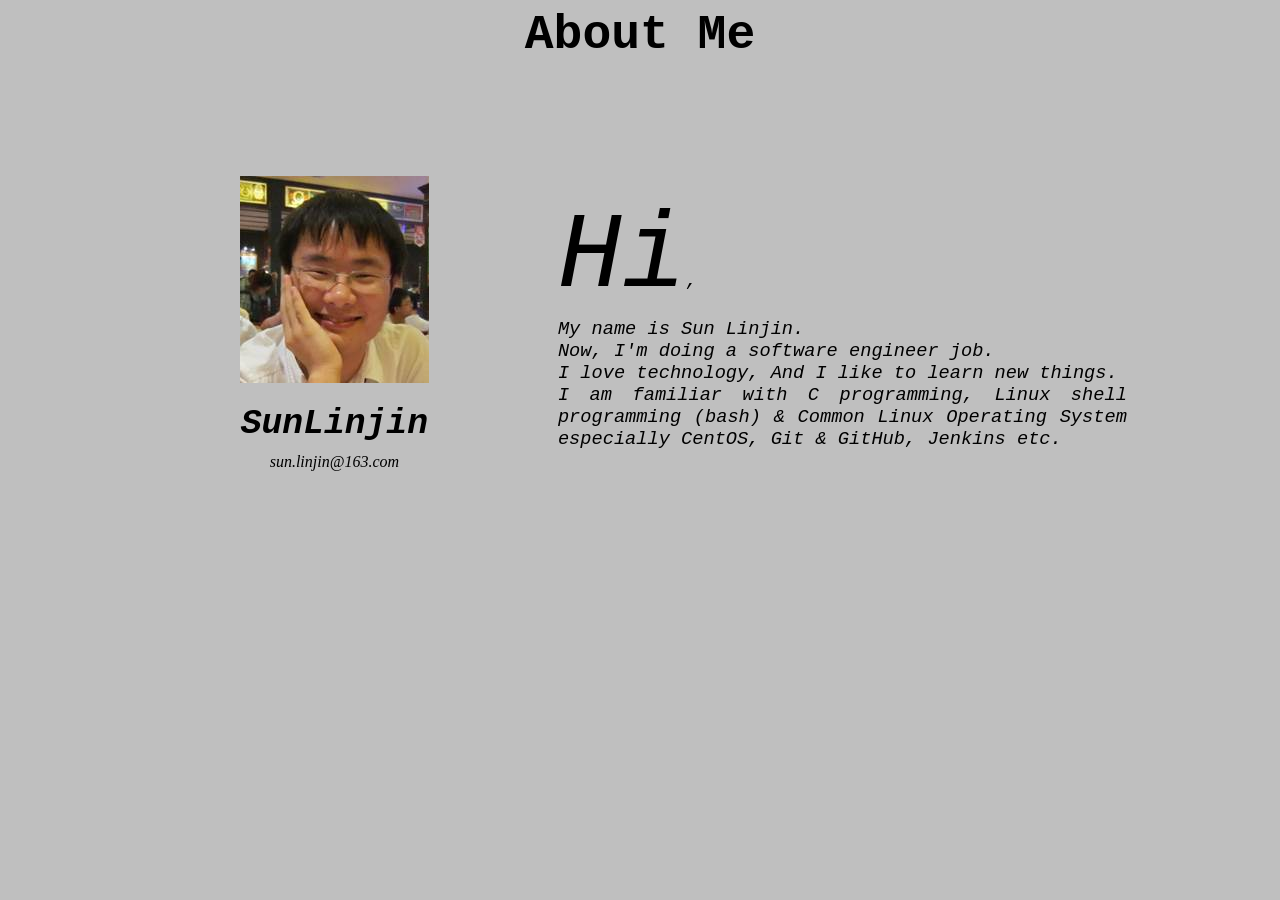
==== index.html @ e82cd5bb "update" ====
<html xmlns:v="urn:schemas-microsoft-com:vml"
xmlns:o="urn:schemas-microsoft-com:office:office"
xmlns:w="urn:schemas-microsoft-com:office:word"
xmlns:m="http://schemas.microsoft.com/office/2004/12/omml"
xmlns="http://www.w3.org/TR/REC-html40">

<head>
<meta http-equiv=Content-Type content="text/html; charset=gb2312">
<meta name=ProgId content=Word.Document>
<meta name=Generator content="Microsoft Word 15">
<meta name=Originator content="Microsoft Word 15">
<link rel=File-List href="index_files/filelist.xml">
<link rel=Edit-Time-Data href="index_files/editdata.mso">
<!--[if !mso]>
<style>
v\:* {behavior:url(#default#VML);}
o\:* {behavior:url(#default#VML);}
w\:* {behavior:url(#default#VML);}
.shape {behavior:url(#default#VML);}
</style>
<![endif]-->
<link rel=themeData href="index_files/themedata.thmx">
<link rel=colorSchemeMapping href="index_files/colorschememapping.xml">
<!--[if gte mso 9]><xml>
 <w:WordDocument>
  <w:SpellingState>Clean</w:SpellingState>
  <w:GrammarState>Clean</w:GrammarState>
  <w:TrackMoves>false</w:TrackMoves>
  <w:TrackFormatting/>
  <w:ValidateAgainstSchemas/>
  <w:SaveIfXMLInvalid>false</w:SaveIfXMLInvalid>
  <w:IgnoreMixedContent>false</w:IgnoreMixedContent>
  <w:AlwaysShowPlaceholderText>false</w:AlwaysShowPlaceholderText>
  <w:DoNotPromoteQF/>
  <w:LidThemeOther>EN-US</w:LidThemeOther>
  <w:LidThemeAsian>ZH-CN</w:LidThemeAsian>
  <w:LidThemeComplexScript>X-NONE</w:LidThemeComplexScript>
  <w:Compatibility>
   <w:BreakWrappedTables/>
   <w:SplitPgBreakAndParaMark/>
   <w:UseFELayout/>
  </w:Compatibility>
  <w:BrowserLevel>MicrosoftInternetExplorer4</w:BrowserLevel>
  <m:mathPr>
   <m:mathFont m:val="Cambria Math"/>
   <m:brkBin m:val="before"/>
   <m:brkBinSub m:val="&#45;-"/>
   <m:smallFrac m:val="off"/>
   <m:dispDef/>
   <m:lMargin m:val="0"/>
   <m:rMargin m:val="0"/>
   <m:defJc m:val="centerGroup"/>
   <m:wrapIndent m:val="1440"/>
   <m:intLim m:val="subSup"/>
   <m:naryLim m:val="undOvr"/>
  </m:mathPr></w:WordDocument>
</xml><![endif]--><!--[if gte mso 9]><xml>
 <w:LatentStyles DefLockedState="false" DefUnhideWhenUsed="false"
  DefSemiHidden="false" DefQFormat="false" DefPriority="99"
  LatentStyleCount="374">
  <w:LsdException Locked="false" Priority="0" QFormat="true" Name="Normal"/>
  <w:LsdException Locked="false" Priority="9" QFormat="true" Name="heading 1"/>
  <w:LsdException Locked="false" Priority="9" SemiHidden="true"
   UnhideWhenUsed="true" QFormat="true" Name="heading 2"/>
  <w:LsdException Locked="false" Priority="9" SemiHidden="true"
   UnhideWhenUsed="true" QFormat="true" Name="heading 3"/>
  <w:LsdException Locked="false" Priority="9" SemiHidden="true"
   UnhideWhenUsed="true" QFormat="true" Name="heading 4"/>
  <w:LsdException Locked="false" Priority="9" SemiHidden="true"
   UnhideWhenUsed="true" QFormat="true" Name="heading 5"/>
  <w:LsdException Locked="false" Priority="9" SemiHidden="true"
   UnhideWhenUsed="true" QFormat="true" Name="heading 6"/>
  <w:LsdException Locked="false" Priority="9" SemiHidden="true"
   UnhideWhenUsed="true" QFormat="true" Name="heading 7"/>
  <w:LsdException Locked="false" Priority="9" SemiHidden="true"
   UnhideWhenUsed="true" QFormat="true" Name="heading 8"/>
  <w:LsdException Locked="false" Priority="9" SemiHidden="true"
   UnhideWhenUsed="true" QFormat="true" Name="heading 9"/>
  <w:LsdException Locked="false" SemiHidden="true" UnhideWhenUsed="true"
   Name="index 1"/>
  <w:LsdException Locked="false" SemiHidden="true" UnhideWhenUsed="true"
   Name="index 2"/>
  <w:LsdException Locked="false" SemiHidden="true" UnhideWhenUsed="true"
   Name="index 3"/>
  <w:LsdException Locked="false" SemiHidden="true" UnhideWhenUsed="true"
   Name="index 4"/>
  <w:LsdException Locked="false" SemiHidden="true" UnhideWhenUsed="true"
   Name="index 5"/>
  <w:LsdException Locked="false" SemiHidden="true" UnhideWhenUsed="true"
   Name="index 6"/>
  <w:LsdException Locked="false" SemiHidden="true" UnhideWhenUsed="true"
   Name="index 7"/>
  <w:LsdException Locked="false" SemiHidden="true" UnhideWhenUsed="true"
   Name="index 8"/>
  <w:LsdException Locked="false" SemiHidden="true" UnhideWhenUsed="true"
   Name="index 9"/>
  <w:LsdException Locked="false" Priority="39" SemiHidden="true"
   UnhideWhenUsed="true" Name="toc 1"/>
  <w:LsdException Locked="false" Priority="39" SemiHidden="true"
   UnhideWhenUsed="true" Name="toc 2"/>
  <w:LsdException Locked="false" Priority="39" SemiHidden="true"
   UnhideWhenUsed="true" Name="toc 3"/>
  <w:LsdException Locked="false" Priority="39" SemiHidden="true"
   UnhideWhenUsed="true" Name="toc 4"/>
  <w:LsdException Locked="false" Priority="39" SemiHidden="true"
   UnhideWhenUsed="true" Name="toc 5"/>
  <w:LsdException Locked="false" Priority="39" SemiHidden="true"
   UnhideWhenUsed="true" Name="toc 6"/>
  <w:LsdException Locked="false" Priority="39" SemiHidden="true"
   UnhideWhenUsed="true" Name="toc 7"/>
  <w:LsdException Locked="false" Priority="39" SemiHidden="true"
   UnhideWhenUsed="true" Name="toc 8"/>
  <w:LsdException Locked="false" Priority="39" SemiHidden="true"
   UnhideWhenUsed="true" Name="toc 9"/>
  <w:LsdException Locked="false" SemiHidden="true" UnhideWhenUsed="true"
   Name="Normal Indent"/>
  <w:LsdException Locked="false" SemiHidden="true" UnhideWhenUsed="true"
   Name="footnote text"/>
  <w:LsdException Locked="false" SemiHidden="true" UnhideWhenUsed="true"
   Name="annotation text"/>
  <w:LsdException Locked="false" SemiHidden="true" UnhideWhenUsed="true"
   Name="header"/>
  <w:LsdException Locked="false" SemiHidden="true" UnhideWhenUsed="true"
   Name="footer"/>
  <w:LsdException Locked="false" SemiHidden="true" UnhideWhenUsed="true"
   Name="index heading"/>
  <w:LsdException Locked="false" Priority="35" SemiHidden="true"
   UnhideWhenUsed="true" QFormat="true" Name="caption"/>
  <w:LsdException Locked="false" SemiHidden="true" UnhideWhenUsed="true"
   Name="table of figures"/>
  <w:LsdException Locked="false" SemiHidden="true" UnhideWhenUsed="true"
   Name="envelope address"/>
  <w:LsdException Locked="false" SemiHidden="true" UnhideWhenUsed="true"
   Name="envelope return"/>
  <w:LsdException Locked="false" SemiHidden="true" UnhideWhenUsed="true"
   Name="footnote reference"/>
  <w:LsdException Locked="false" SemiHidden="true" UnhideWhenUsed="true"
   Name="annotation reference"/>
  <w:LsdException Locked="false" SemiHidden="true" UnhideWhenUsed="true"
   Name="line number"/>
  <w:LsdException Locked="false" SemiHidden="true" UnhideWhenUsed="true"
   Name="page number"/>
  <w:LsdException Locked="false" SemiHidden="true" UnhideWhenUsed="true"
   Name="endnote reference"/>
  <w:LsdException Locked="false" SemiHidden="true" UnhideWhenUsed="true"
   Name="endnote text"/>
  <w:LsdException Locked="false" SemiHidden="true" UnhideWhenUsed="true"
   Name="table of authorities"/>
  <w:LsdException Locked="false" SemiHidden="true" UnhideWhenUsed="true"
   Name="macro"/>
  <w:LsdException Locked="false" SemiHidden="true" UnhideWhenUsed="true"
   Name="toa heading"/>
  <w:LsdException Locked="false" SemiHidden="true" UnhideWhenUsed="true"
   Name="List"/>
  <w:LsdException Locked="false" SemiHidden="true" UnhideWhenUsed="true"
   Name="List Bullet"/>
  <w:LsdException Locked="false" SemiHidden="true" UnhideWhenUsed="true"
   Name="List Number"/>
  <w:LsdException Locked="false" SemiHidden="true" UnhideWhenUsed="true"
   Name="List 2"/>
  <w:LsdException Locked="false" SemiHidden="true" UnhideWhenUsed="true"
   Name="List 3"/>
  <w:LsdException Locked="false" SemiHidden="true" UnhideWhenUsed="true"
   Name="List 4"/>
  <w:LsdException Locked="false" SemiHidden="true" UnhideWhenUsed="true"
   Name="List 5"/>
  <w:LsdException Locked="false" SemiHidden="true" UnhideWhenUsed="true"
   Name="List Bullet 2"/>
  <w:LsdException Locked="false" SemiHidden="true" UnhideWhenUsed="true"
   Name="List Bullet 3"/>
  <w:LsdException Locked="false" SemiHidden="true" UnhideWhenUsed="true"
   Name="List Bullet 4"/>
  <w:LsdException Locked="false" SemiHidden="true" UnhideWhenUsed="true"
   Name="List Bullet 5"/>
  <w:LsdException Locked="false" SemiHidden="true" UnhideWhenUsed="true"
   Name="List Number 2"/>
  <w:LsdException Locked="false" SemiHidden="true" UnhideWhenUsed="true"
   Name="List Number 3"/>
  <w:LsdException Locked="false" SemiHidden="true" UnhideWhenUsed="true"
   Name="List Number 4"/>
  <w:LsdException Locked="false" SemiHidden="true" UnhideWhenUsed="true"
   Name="List Number 5"/>
  <w:LsdException Locked="false" Priority="10" QFormat="true" Name="Title"/>
  <w:LsdException Locked="false" SemiHidden="true" UnhideWhenUsed="true"
   Name="Closing"/>
  <w:LsdException Locked="false" SemiHidden="true" UnhideWhenUsed="true"
   Name="Signature"/>
  <w:LsdException Locked="false" Priority="1" SemiHidden="true"
   UnhideWhenUsed="true" Name="Default Paragraph Font"/>
  <w:LsdException Locked="false" SemiHidden="true" UnhideWhenUsed="true"
   Name="Body Text"/>
  <w:LsdException Locked="false" SemiHidden="true" UnhideWhenUsed="true"
   Name="Body Text Indent"/>
  <w:LsdException Locked="false" SemiHidden="true" UnhideWhenUsed="true"
   Name="List Continue"/>
  <w:LsdException Locked="false" SemiHidden="true" UnhideWhenUsed="true"
   Name="List Continue 2"/>
  <w:LsdException Locked="false" SemiHidden="true" UnhideWhenUsed="true"
   Name="List Continue 3"/>
  <w:LsdException Locked="false" SemiHidden="true" UnhideWhenUsed="true"
   Name="List Continue 4"/>
  <w:LsdException Locked="false" SemiHidden="true" UnhideWhenUsed="true"
   Name="List Continue 5"/>
  <w:LsdException Locked="false" SemiHidden="true" UnhideWhenUsed="true"
   Name="Message Header"/>
  <w:LsdException Locked="false" Priority="11" QFormat="true" Name="Subtitle"/>
  <w:LsdException Locked="false" SemiHidden="true" UnhideWhenUsed="true"
   Name="Salutation"/>
  <w:LsdException Locked="false" SemiHidden="true" UnhideWhenUsed="true"
   Name="Date"/>
  <w:LsdException Locked="false" SemiHidden="true" UnhideWhenUsed="true"
   Name="Body Text First Indent"/>
  <w:LsdException Locked="false" SemiHidden="true" UnhideWhenUsed="true"
   Name="Body Text First Indent 2"/>
  <w:LsdException Locked="false" SemiHidden="true" UnhideWhenUsed="true"
   Name="Note Heading"/>
  <w:LsdException Locked="false" SemiHidden="true" UnhideWhenUsed="true"
   Name="Body Text 2"/>
  <w:LsdException Locked="false" SemiHidden="true" UnhideWhenUsed="true"
   Name="Body Text 3"/>
  <w:LsdException Locked="false" SemiHidden="true" UnhideWhenUsed="true"
   Name="Body Text Indent 2"/>
  <w:LsdException Locked="false" SemiHidden="true" UnhideWhenUsed="true"
   Name="Body Text Indent 3"/>
  <w:LsdException Locked="false" SemiHidden="true" UnhideWhenUsed="true"
   Name="Block Text"/>
  <w:LsdException Locked="false" SemiHidden="true" UnhideWhenUsed="true"
   Name="Hyperlink"/>
  <w:LsdException Locked="false" SemiHidden="true" UnhideWhenUsed="true"
   Name="FollowedHyperlink"/>
  <w:LsdException Locked="false" Priority="22" QFormat="true" Name="Strong"/>
  <w:LsdException Locked="false" Priority="20" QFormat="true" Name="Emphasis"/>
  <w:LsdException Locked="false" SemiHidden="true" UnhideWhenUsed="true"
   Name="Document Map"/>
  <w:LsdException Locked="false" SemiHidden="true" UnhideWhenUsed="true"
   Name="Plain Text"/>
  <w:LsdException Locked="false" SemiHidden="true" UnhideWhenUsed="true"
   Name="E-mail Signature"/>
  <w:LsdException Locked="false" SemiHidden="true" UnhideWhenUsed="true"
   Name="HTML Top of Form"/>
  <w:LsdException Locked="false" SemiHidden="true" UnhideWhenUsed="true"
   Name="HTML Bottom of Form"/>
  <w:LsdException Locked="false" SemiHidden="true" UnhideWhenUsed="true"
   Name="Normal (Web)"/>
  <w:LsdException Locked="false" SemiHidden="true" UnhideWhenUsed="true"
   Name="HTML Acronym"/>
  <w:LsdException Locked="false" SemiHidden="true" UnhideWhenUsed="true"
   Name="HTML Address"/>
  <w:LsdException Locked="false" SemiHidden="true" UnhideWhenUsed="true"
   Name="HTML Cite"/>
  <w:LsdException Locked="false" SemiHidden="true" UnhideWhenUsed="true"
   Name="HTML Code"/>
  <w:LsdException Locked="false" SemiHidden="true" UnhideWhenUsed="true"
   Name="HTML Definition"/>
  <w:LsdException Locked="false" SemiHidden="true" UnhideWhenUsed="true"
   Name="HTML Keyboard"/>
  <w:LsdException Locked="false" SemiHidden="true" UnhideWhenUsed="true"
   Name="HTML Preformatted"/>
  <w:LsdException Locked="false" SemiHidden="true" UnhideWhenUsed="true"
   Name="HTML Sample"/>
  <w:LsdException Locked="false" SemiHidden="true" UnhideWhenUsed="true"
   Name="HTML Typewriter"/>
  <w:LsdException Locked="false" SemiHidden="true" UnhideWhenUsed="true"
   Name="HTML Variable"/>
  <w:LsdException Locked="false" SemiHidden="true" UnhideWhenUsed="true"
   Name="Normal Table"/>
  <w:LsdException Locked="false" SemiHidden="true" UnhideWhenUsed="true"
   Name="annotation subject"/>
  <w:LsdException Locked="false" SemiHidden="true" UnhideWhenUsed="true"
   Name="No List"/>
  <w:LsdException Locked="false" SemiHidden="true" UnhideWhenUsed="true"
   Name="Outline List 1"/>
  <w:LsdException Locked="false" SemiHidden="true" UnhideWhenUsed="true"
   Name="Outline List 2"/>
  <w:LsdException Locked="false" SemiHidden="true" UnhideWhenUsed="true"
   Name="Outline List 3"/>
  <w:LsdException Locked="false" SemiHidden="true" UnhideWhenUsed="true"
   Name="Table Simple 1"/>
  <w:LsdException Locked="false" SemiHidden="true" UnhideWhenUsed="true"
   Name="Table Simple 2"/>
  <w:LsdException Locked="false" SemiHidden="true" UnhideWhenUsed="true"
   Name="Table Simple 3"/>
  <w:LsdException Locked="false" SemiHidden="true" UnhideWhenUsed="true"
   Name="Table Classic 1"/>
  <w:LsdException Locked="false" SemiHidden="true" UnhideWhenUsed="true"
   Name="Table Classic 2"/>
  <w:LsdException Locked="false" SemiHidden="true" UnhideWhenUsed="true"
   Name="Table Classic 3"/>
  <w:LsdException Locked="false" SemiHidden="true" UnhideWhenUsed="true"
   Name="Table Classic 4"/>
  <w:LsdException Locked="false" SemiHidden="true" UnhideWhenUsed="true"
   Name="Table Colorful 1"/>
  <w:LsdException Locked="false" SemiHidden="true" UnhideWhenUsed="true"
   Name="Table Colorful 2"/>
  <w:LsdException Locked="false" SemiHidden="true" UnhideWhenUsed="true"
   Name="Table Colorful 3"/>
  <w:LsdException Locked="false" SemiHidden="true" UnhideWhenUsed="true"
   Name="Table Columns 1"/>
  <w:LsdException Locked="false" SemiHidden="true" UnhideWhenUsed="true"
   Name="Table Columns 2"/>
  <w:LsdException Locked="false" SemiHidden="true" UnhideWhenUsed="true"
   Name="Table Columns 3"/>
  <w:LsdException Locked="false" SemiHidden="true" UnhideWhenUsed="true"
   Name="Table Columns 4"/>
  <w:LsdException Locked="false" SemiHidden="true" UnhideWhenUsed="true"
   Name="Table Columns 5"/>
  <w:LsdException Locked="false" SemiHidden="true" UnhideWhenUsed="true"
   Name="Table Grid 1"/>
  <w:LsdException Locked="false" SemiHidden="true" UnhideWhenUsed="true"
   Name="Table Grid 2"/>
  <w:LsdException Locked="false" SemiHidden="true" UnhideWhenUsed="true"
   Name="Table Grid 3"/>
  <w:LsdException Locked="false" SemiHidden="true" UnhideWhenUsed="true"
   Name="Table Grid 4"/>
  <w:LsdException Locked="false" SemiHidden="true" UnhideWhenUsed="true"
   Name="Table Grid 5"/>
  <w:LsdException Locked="false" SemiHidden="true" UnhideWhenUsed="true"
   Name="Table Grid 6"/>
  <w:LsdException Locked="false" SemiHidden="true" UnhideWhenUsed="true"
   Name="Table Grid 7"/>
  <w:LsdException Locked="false" SemiHidden="true" UnhideWhenUsed="true"
   Name="Table Grid 8"/>
  <w:LsdException Locked="false" SemiHidden="true" UnhideWhenUsed="true"
   Name="Table List 1"/>
  <w:LsdException Locked="false" SemiHidden="true" UnhideWhenUsed="true"
   Name="Table List 2"/>
  <w:LsdException Locked="false" SemiHidden="true" UnhideWhenUsed="true"
   Name="Table List 3"/>
  <w:LsdException Locked="false" SemiHidden="true" UnhideWhenUsed="true"
   Name="Table List 4"/>
  <w:LsdException Locked="false" SemiHidden="true" UnhideWhenUsed="true"
   Name="Table List 5"/>
  <w:LsdException Locked="false" SemiHidden="true" UnhideWhenUsed="true"
   Name="Table List 6"/>
  <w:LsdException Locked="false" SemiHidden="true" UnhideWhenUsed="true"
   Name="Table List 7"/>
  <w:LsdException Locked="false" SemiHidden="true" UnhideWhenUsed="true"
   Name="Table List 8"/>
  <w:LsdException Locked="false" SemiHidden="true" UnhideWhenUsed="true"
   Name="Table 3D effects 1"/>
  <w:LsdException Locked="false" SemiHidden="true" UnhideWhenUsed="true"
   Name="Table 3D effects 2"/>
  <w:LsdException Locked="false" SemiHidden="true" UnhideWhenUsed="true"
   Name="Table 3D effects 3"/>
  <w:LsdException Locked="false" SemiHidden="true" UnhideWhenUsed="true"
   Name="Table Contemporary"/>
  <w:LsdException Locked="false" SemiHidden="true" UnhideWhenUsed="true"
   Name="Table Elegant"/>
  <w:LsdException Locked="false" SemiHidden="true" UnhideWhenUsed="true"
   Name="Table Professional"/>
  <w:LsdException Locked="false" SemiHidden="true" UnhideWhenUsed="true"
   Name="Table Subtle 1"/>
  <w:LsdException Locked="false" SemiHidden="true" UnhideWhenUsed="true"
   Name="Table Subtle 2"/>
  <w:LsdException Locked="false" SemiHidden="true" UnhideWhenUsed="true"
   Name="Table Web 1"/>
  <w:LsdException Locked="false" SemiHidden="true" UnhideWhenUsed="true"
   Name="Table Web 2"/>
  <w:LsdException Locked="false" SemiHidden="true" UnhideWhenUsed="true"
   Name="Table Web 3"/>
  <w:LsdException Locked="false" SemiHidden="true" UnhideWhenUsed="true"
   Name="Balloon Text"/>
  <w:LsdException Locked="false" Priority="39" Name="Table Grid"/>
  <w:LsdException Locked="false" SemiHidden="true" UnhideWhenUsed="true"
   Name="Table Theme"/>
  <w:LsdException Locked="false" SemiHidden="true" Name="Placeholder Text"/>
  <w:LsdException Locked="false" Priority="1" QFormat="true" Name="No Spacing"/>
  <w:LsdException Locked="false" Priority="60" Name="Light Shading"/>
  <w:LsdException Locked="false" Priority="61" Name="Light List"/>
  <w:LsdException Locked="false" Priority="62" Name="Light Grid"/>
  <w:LsdException Locked="false" Priority="63" Name="Medium Shading 1"/>
  <w:LsdException Locked="false" Priority="64" Name="Medium Shading 2"/>
  <w:LsdException Locked="false" Priority="65" Name="Medium List 1"/>
  <w:LsdException Locked="false" Priority="66" Name="Medium List 2"/>
  <w:LsdException Locked="false" Priority="67" Name="Medium Grid 1"/>
  <w:LsdException Locked="false" Priority="68" Name="Medium Grid 2"/>
  <w:LsdException Locked="false" Priority="69" Name="Medium Grid 3"/>
  <w:LsdException Locked="false" Priority="70" Name="Dark List"/>
  <w:LsdException Locked="false" Priority="71" Name="Colorful Shading"/>
  <w:LsdException Locked="false" Priority="72" Name="Colorful List"/>
  <w:LsdException Locked="false" Priority="73" Name="Colorful Grid"/>
  <w:LsdException Locked="false" Priority="60" Name="Light Shading Accent 1"/>
  <w:LsdException Locked="false" Priority="61" Name="Light List Accent 1"/>
  <w:LsdException Locked="false" Priority="62" Name="Light Grid Accent 1"/>
  <w:LsdException Locked="false" Priority="63" Name="Medium Shading 1 Accent 1"/>
  <w:LsdException Locked="false" Priority="64" Name="Medium Shading 2 Accent 1"/>
  <w:LsdException Locked="false" Priority="65" Name="Medium List 1 Accent 1"/>
  <w:LsdException Locked="false" SemiHidden="true" Name="Revision"/>
  <w:LsdException Locked="false" Priority="34" QFormat="true"
   Name="List Paragraph"/>
  <w:LsdException Locked="false" Priority="29" QFormat="true" Name="Quote"/>
  <w:LsdException Locked="false" Priority="30" QFormat="true"
   Name="Intense Quote"/>
  <w:LsdException Locked="false" Priority="66" Name="Medium List 2 Accent 1"/>
  <w:LsdException Locked="false" Priority="67" Name="Medium Grid 1 Accent 1"/>
  <w:LsdException Locked="false" Priority="68" Name="Medium Grid 2 Accent 1"/>
  <w:LsdException Locked="false" Priority="69" Name="Medium Grid 3 Accent 1"/>
  <w:LsdException Locked="false" Priority="70" Name="Dark List Accent 1"/>
  <w:LsdException Locked="false" Priority="71" Name="Colorful Shading Accent 1"/>
  <w:LsdException Locked="false" Priority="72" Name="Colorful List Accent 1"/>
  <w:LsdException Locked="false" Priority="73" Name="Colorful Grid Accent 1"/>
  <w:LsdException Locked="false" Priority="60" Name="Light Shading Accent 2"/>
  <w:LsdException Locked="false" Priority="61" Name="Light List Accent 2"/>
  <w:LsdException Locked="false" Priority="62" Name="Light Grid Accent 2"/>
  <w:LsdException Locked="false" Priority="63" Name="Medium Shading 1 Accent 2"/>
  <w:LsdException Locked="false" Priority="64" Name="Medium Shading 2 Accent 2"/>
  <w:LsdException Locked="false" Priority="65" Name="Medium List 1 Accent 2"/>
  <w:LsdException Locked="false" Priority="66" Name="Medium List 2 Accent 2"/>
  <w:LsdException Locked="false" Priority="67" Name="Medium Grid 1 Accent 2"/>
  <w:LsdException Locked="false" Priority="68" Name="Medium Grid 2 Accent 2"/>
  <w:LsdException Locked="false" Priority="69" Name="Medium Grid 3 Accent 2"/>
  <w:LsdException Locked="false" Priority="70" Name="Dark List Accent 2"/>
  <w:LsdException Locked="false" Priority="71" Name="Colorful Shading Accent 2"/>
  <w:LsdException Locked="false" Priority="72" Name="Colorful List Accent 2"/>
  <w:LsdException Locked="false" Priority="73" Name="Colorful Grid Accent 2"/>
  <w:LsdException Locked="false" Priority="60" Name="Light Shading Accent 3"/>
  <w:LsdException Locked="false" Priority="61" Name="Light List Accent 3"/>
  <w:LsdException Locked="false" Priority="62" Name="Light Grid Accent 3"/>
  <w:LsdException Locked="false" Priority="63" Name="Medium Shading 1 Accent 3"/>
  <w:LsdException Locked="false" Priority="64" Name="Medium Shading 2 Accent 3"/>
  <w:LsdException Locked="false" Priority="65" Name="Medium List 1 Accent 3"/>
  <w:LsdException Locked="false" Priority="66" Name="Medium List 2 Accent 3"/>
  <w:LsdException Locked="false" Priority="67" Name="Medium Grid 1 Accent 3"/>
  <w:LsdException Locked="false" Priority="68" Name="Medium Grid 2 Accent 3"/>
  <w:LsdException Locked="false" Priority="69" Name="Medium Grid 3 Accent 3"/>
  <w:LsdException Locked="false" Priority="70" Name="Dark List Accent 3"/>
  <w:LsdException Locked="false" Priority="71" Name="Colorful Shading Accent 3"/>
  <w:LsdException Locked="false" Priority="72" Name="Colorful List Accent 3"/>
  <w:LsdException Locked="false" Priority="73" Name="Colorful Grid Accent 3"/>
  <w:LsdException Locked="false" Priority="60" Name="Light Shading Accent 4"/>
  <w:LsdException Locked="false" Priority="61" Name="Light List Accent 4"/>
  <w:LsdException Locked="false" Priority="62" Name="Light Grid Accent 4"/>
  <w:LsdException Locked="false" Priority="63" Name="Medium Shading 1 Accent 4"/>
  <w:LsdException Locked="false" Priority="64" Name="Medium Shading 2 Accent 4"/>
  <w:LsdException Locked="false" Priority="65" Name="Medium List 1 Accent 4"/>
  <w:LsdException Locked="false" Priority="66" Name="Medium List 2 Accent 4"/>
  <w:LsdException Locked="false" Priority="67" Name="Medium Grid 1 Accent 4"/>
  <w:LsdException Locked="false" Priority="68" Name="Medium Grid 2 Accent 4"/>
  <w:LsdException Locked="false" Priority="69" Name="Medium Grid 3 Accent 4"/>
  <w:LsdException Locked="false" Priority="70" Name="Dark List Accent 4"/>
  <w:LsdException Locked="false" Priority="71" Name="Colorful Shading Accent 4"/>
  <w:LsdException Locked="false" Priority="72" Name="Colorful List Accent 4"/>
  <w:LsdException Locked="false" Priority="73" Name="Colorful Grid Accent 4"/>
  <w:LsdException Locked="false" Priority="60" Name="Light Shading Accent 5"/>
  <w:LsdException Locked="false" Priority="61" Name="Light List Accent 5"/>
  <w:LsdException Locked="false" Priority="62" Name="Light Grid Accent 5"/>
  <w:LsdException Locked="false" Priority="63" Name="Medium Shading 1 Accent 5"/>
  <w:LsdException Locked="false" Priority="64" Name="Medium Shading 2 Accent 5"/>
  <w:LsdException Locked="false" Priority="65" Name="Medium List 1 Accent 5"/>
  <w:LsdException Locked="false" Priority="66" Name="Medium List 2 Accent 5"/>
  <w:LsdException Locked="false" Priority="67" Name="Medium Grid 1 Accent 5"/>
  <w:LsdException Locked="false" Priority="68" Name="Medium Grid 2 Accent 5"/>
  <w:LsdException Locked="false" Priority="69" Name="Medium Grid 3 Accent 5"/>
  <w:LsdException Locked="false" Priority="70" Name="Dark List Accent 5"/>
  <w:LsdException Locked="false" Priority="71" Name="Colorful Shading Accent 5"/>
  <w:LsdException Locked="false" Priority="72" Name="Colorful List Accent 5"/>
  <w:LsdException Locked="false" Priority="73" Name="Colorful Grid Accent 5"/>
  <w:LsdException Locked="false" Priority="60" Name="Light Shading Accent 6"/>
  <w:LsdException Locked="false" Priority="61" Name="Light List Accent 6"/>
  <w:LsdException Locked="false" Priority="62" Name="Light Grid Accent 6"/>
  <w:LsdException Locked="false" Priority="63" Name="Medium Shading 1 Accent 6"/>
  <w:LsdException Locked="false" Priority="64" Name="Medium Shading 2 Accent 6"/>
  <w:LsdException Locked="false" Priority="65" Name="Medium List 1 Accent 6"/>
  <w:LsdException Locked="false" Priority="66" Name="Medium List 2 Accent 6"/>
  <w:LsdException Locked="false" Priority="67" Name="Medium Grid 1 Accent 6"/>
  <w:LsdException Locked="false" Priority="68" Name="Medium Grid 2 Accent 6"/>
  <w:LsdException Locked="false" Priority="69" Name="Medium Grid 3 Accent 6"/>
  <w:LsdException Locked="false" Priority="70" Name="Dark List Accent 6"/>
  <w:LsdException Locked="false" Priority="71" Name="Colorful Shading Accent 6"/>
  <w:LsdException Locked="false" Priority="72" Name="Colorful List Accent 6"/>
  <w:LsdException Locked="false" Priority="73" Name="Colorful Grid Accent 6"/>
  <w:LsdException Locked="false" Priority="19" QFormat="true"
   Name="Subtle Emphasis"/>
  <w:LsdException Locked="false" Priority="21" QFormat="true"
   Name="Intense Emphasis"/>
  <w:LsdException Locked="false" Priority="31" QFormat="true"
   Name="Subtle Reference"/>
  <w:LsdException Locked="false" Priority="32" QFormat="true"
   Name="Intense Reference"/>
  <w:LsdException Locked="false" Priority="33" QFormat="true" Name="Book Title"/>
  <w:LsdException Locked="false" Priority="37" SemiHidden="true"
   UnhideWhenUsed="true" Name="Bibliography"/>
  <w:LsdException Locked="false" Priority="39" SemiHidden="true"
   UnhideWhenUsed="true" QFormat="true" Name="TOC Heading"/>
  <w:LsdException Locked="false" Priority="41" Name="Plain Table 1"/>
  <w:LsdException Locked="false" Priority="42" Name="Plain Table 2"/>
  <w:LsdException Locked="false" Priority="43" Name="Plain Table 3"/>
  <w:LsdException Locked="false" Priority="44" Name="Plain Table 4"/>
  <w:LsdException Locked="false" Priority="45" Name="Plain Table 5"/>
  <w:LsdException Locked="false" Priority="40" Name="Grid Table Light"/>
  <w:LsdException Locked="false" Priority="46" Name="Grid Table 1 Light"/>
  <w:LsdException Locked="false" Priority="47" Name="Grid Table 2"/>
  <w:LsdException Locked="false" Priority="48" Name="Grid Table 3"/>
  <w:LsdException Locked="false" Priority="49" Name="Grid Table 4"/>
  <w:LsdException Locked="false" Priority="50" Name="Grid Table 5 Dark"/>
  <w:LsdException Locked="false" Priority="51" Name="Grid Table 6 Colorful"/>
  <w:LsdException Locked="false" Priority="52" Name="Grid Table 7 Colorful"/>
  <w:LsdException Locked="false" Priority="46"
   Name="Grid Table 1 Light Accent 1"/>
  <w:LsdException Locked="false" Priority="47" Name="Grid Table 2 Accent 1"/>
  <w:LsdException Locked="false" Priority="48" Name="Grid Table 3 Accent 1"/>
  <w:LsdException Locked="false" Priority="49" Name="Grid Table 4 Accent 1"/>
  <w:LsdException Locked="false" Priority="50" Name="Grid Table 5 Dark Accent 1"/>
  <w:LsdException Locked="false" Priority="51"
   Name="Grid Table 6 Colorful Accent 1"/>
  <w:LsdException Locked="false" Priority="52"
   Name="Grid Table 7 Colorful Accent 1"/>
  <w:LsdException Locked="false" Priority="46"
   Name="Grid Table 1 Light Accent 2"/>
  <w:LsdException Locked="false" Priority="47" Name="Grid Table 2 Accent 2"/>
  <w:LsdException Locked="false" Priority="48" Name="Grid Table 3 Accent 2"/>
  <w:LsdException Locked="false" Priority="49" Name="Grid Table 4 Accent 2"/>
  <w:LsdException Locked="false" Priority="50" Name="Grid Table 5 Dark Accent 2"/>
  <w:LsdException Locked="false" Priority="51"
   Name="Grid Table 6 Colorful Accent 2"/>
  <w:LsdException Locked="false" Priority="52"
   Name="Grid Table 7 Colorful Accent 2"/>
  <w:LsdException Locked="false" Priority="46"
   Name="Grid Table 1 Light Accent 3"/>
  <w:LsdException Locked="false" Priority="47" Name="Grid Table 2 Accent 3"/>
  <w:LsdException Locked="false" Priority="48" Name="Grid Table 3 Accent 3"/>
  <w:LsdException Locked="false" Priority="49" Name="Grid Table 4 Accent 3"/>
  <w:LsdException Locked="false" Priority="50" Name="Grid Table 5 Dark Accent 3"/>
  <w:LsdException Locked="false" Priority="51"
   Name="Grid Table 6 Colorful Accent 3"/>
  <w:LsdException Locked="false" Priority="52"
   Name="Grid Table 7 Colorful Accent 3"/>
  <w:LsdException Locked="false" Priority="46"
   Name="Grid Table 1 Light Accent 4"/>
  <w:LsdException Locked="false" Priority="47" Name="Grid Table 2 Accent 4"/>
  <w:LsdException Locked="false" Priority="48" Name="Grid Table 3 Accent 4"/>
  <w:LsdException Locked="false" Priority="49" Name="Grid Table 4 Accent 4"/>
  <w:LsdException Locked="false" Priority="50" Name="Grid Table 5 Dark Accent 4"/>
  <w:LsdException Locked="false" Priority="51"
   Name="Grid Table 6 Colorful Accent 4"/>
  <w:LsdException Locked="false" Priority="52"
   Name="Grid Table 7 Colorful Accent 4"/>
  <w:LsdException Locked="false" Priority="46"
   Name="Grid Table 1 Light Accent 5"/>
  <w:LsdException Locked="false" Priority="47" Name="Grid Table 2 Accent 5"/>
  <w:LsdException Locked="false" Priority="48" Name="Grid Table 3 Accent 5"/>
  <w:LsdException Locked="false" Priority="49" Name="Grid Table 4 Accent 5"/>
  <w:LsdException Locked="false" Priority="50" Name="Grid Table 5 Dark Accent 5"/>
  <w:LsdException Locked="false" Priority="51"
   Name="Grid Table 6 Colorful Accent 5"/>
  <w:LsdException Locked="false" Priority="52"
   Name="Grid Table 7 Colorful Accent 5"/>
  <w:LsdException Locked="false" Priority="46"
   Name="Grid Table 1 Light Accent 6"/>
  <w:LsdException Locked="false" Priority="47" Name="Grid Table 2 Accent 6"/>
  <w:LsdException Locked="false" Priority="48" Name="Grid Table 3 Accent 6"/>
  <w:LsdException Locked="false" Priority="49" Name="Grid Table 4 Accent 6"/>
  <w:LsdException Locked="false" Priority="50" Name="Grid Table 5 Dark Accent 6"/>
  <w:LsdException Locked="false" Priority="51"
   Name="Grid Table 6 Colorful Accent 6"/>
  <w:LsdException Locked="false" Priority="52"
   Name="Grid Table 7 Colorful Accent 6"/>
  <w:LsdException Locked="false" Priority="46" Name="List Table 1 Light"/>
  <w:LsdException Locked="false" Priority="47" Name="List Table 2"/>
  <w:LsdException Locked="false" Priority="48" Name="List Table 3"/>
  <w:LsdException Locked="false" Priority="49" Name="List Table 4"/>
  <w:LsdException Locked="false" Priority="50" Name="List Table 5 Dark"/>
  <w:LsdException Locked="false" Priority="51" Name="List Table 6 Colorful"/>
  <w:LsdException Locked="false" Priority="52" Name="List Table 7 Colorful"/>
  <w:LsdException Locked="false" Priority="46"
   Name="List Table 1 Light Accent 1"/>
  <w:LsdException Locked="false" Priority="47" Name="List Table 2 Accent 1"/>
  <w:LsdException Locked="false" Priority="48" Name="List Table 3 Accent 1"/>
  <w:LsdException Locked="false" Priority="49" Name="List Table 4 Accent 1"/>
  <w:LsdException Locked="false" Priority="50" Name="List Table 5 Dark Accent 1"/>
  <w:LsdException Locked="false" Priority="51"
   Name="List Table 6 Colorful Accent 1"/>
  <w:LsdException Locked="false" Priority="52"
   Name="List Table 7 Colorful Accent 1"/>
  <w:LsdException Locked="false" Priority="46"
   Name="List Table 1 Light Accent 2"/>
  <w:LsdException Locked="false" Priority="47" Name="List Table 2 Accent 2"/>
  <w:LsdException Locked="false" Priority="48" Name="List Table 3 Accent 2"/>
  <w:LsdException Locked="false" Priority="49" Name="List Table 4 Accent 2"/>
  <w:LsdException Locked="false" Priority="50" Name="List Table 5 Dark Accent 2"/>
  <w:LsdException Locked="false" Priority="51"
   Name="List Table 6 Colorful Accent 2"/>
  <w:LsdException Locked="false" Priority="52"
   Name="List Table 7 Colorful Accent 2"/>
  <w:LsdException Locked="false" Priority="46"
   Name="List Table 1 Light Accent 3"/>
  <w:LsdException Locked="false" Priority="47" Name="List Table 2 Accent 3"/>
  <w:LsdException Locked="false" Priority="48" Name="List Table 3 Accent 3"/>
  <w:LsdException Locked="false" Priority="49" Name="List Table 4 Accent 3"/>
  <w:LsdException Locked="false" Priority="50" Name="List Table 5 Dark Accent 3"/>
  <w:LsdException Locked="false" Priority="51"
   Name="List Table 6 Colorful Accent 3"/>
  <w:LsdException Locked="false" Priority="52"
   Name="List Table 7 Colorful Accent 3"/>
  <w:LsdException Locked="false" Priority="46"
   Name="List Table 1 Light Accent 4"/>
  <w:LsdException Locked="false" Priority="47" Name="List Table 2 Accent 4"/>
  <w:LsdException Locked="false" Priority="48" Name="List Table 3 Accent 4"/>
  <w:LsdException Locked="false" Priority="49" Name="List Table 4 Accent 4"/>
  <w:LsdException Locked="false" Priority="50" Name="List Table 5 Dark Accent 4"/>
  <w:LsdException Locked="false" Priority="51"
   Name="List Table 6 Colorful Accent 4"/>
  <w:LsdException Locked="false" Priority="52"
   Name="List Table 7 Colorful Accent 4"/>
  <w:LsdException Locked="false" Priority="46"
   Name="List Table 1 Light Accent 5"/>
  <w:LsdException Locked="false" Priority="47" Name="List Table 2 Accent 5"/>
  <w:LsdException Locked="false" Priority="48" Name="List Table 3 Accent 5"/>
  <w:LsdException Locked="false" Priority="49" Name="List Table 4 Accent 5"/>
  <w:LsdException Locked="false" Priority="50" Name="List Table 5 Dark Accent 5"/>
  <w:LsdException Locked="false" Priority="51"
   Name="List Table 6 Colorful Accent 5"/>
  <w:LsdException Locked="false" Priority="52"
   Name="List Table 7 Colorful Accent 5"/>
  <w:LsdException Locked="false" Priority="46"
   Name="List Table 1 Light Accent 6"/>
  <w:LsdException Locked="false" Priority="47" Name="List Table 2 Accent 6"/>
  <w:LsdException Locked="false" Priority="48" Name="List Table 3 Accent 6"/>
  <w:LsdException Locked="false" Priority="49" Name="List Table 4 Accent 6"/>
  <w:LsdException Locked="false" Priority="50" Name="List Table 5 Dark Accent 6"/>
  <w:LsdException Locked="false" Priority="51"
   Name="List Table 6 Colorful Accent 6"/>
  <w:LsdException Locked="false" Priority="52"
   Name="List Table 7 Colorful Accent 6"/>
  <w:LsdException Locked="false" SemiHidden="true" UnhideWhenUsed="true"
   Name="Mention"/>
  <w:LsdException Locked="false" SemiHidden="true" UnhideWhenUsed="true"
   Name="Smart Hyperlink"/>
  <w:LsdException Locked="false" SemiHidden="true" UnhideWhenUsed="true"
   Name="Hashtag"/>
 </w:LatentStyles>
</xml><![endif]-->
<style>
<!--
 /* Font Definitions */
 @font-face
	{font-family:����;
	panose-1:2 1 6 0 3 1 1 1 1 1;
	mso-font-alt:SimSun;
	mso-font-charset:134;
	mso-generic-font-family:auto;
	mso-font-pitch:variable;
	mso-font-signature:3 680460288 22 0 262145 0;}
@font-face
	{font-family:"Cambria Math";
	panose-1:2 4 5 3 5 4 6 3 2 4;
	mso-font-charset:0;
	mso-generic-font-family:roman;
	mso-font-pitch:variable;
	mso-font-signature:-536870145 1107305727 0 0 415 0;}
@font-face
	{font-family:DengXian;
	panose-1:2 1 6 0 3 1 1 1 1 1;
	mso-font-alt:"Arial Unicode MS";
	mso-font-charset:134;
	mso-generic-font-family:modern;
	mso-font-pitch:fixed;
	mso-font-signature:0 135135232 16 0 262144 0;}
@font-face
	{font-family:"\@����";
	panose-1:2 1 6 0 3 1 1 1 1 1;
	mso-font-charset:134;
	mso-generic-font-family:auto;
	mso-font-pitch:variable;
	mso-font-signature:3 680460288 22 0 262145 0;}
@font-face
	{font-family:"\@DengXian";
	panose-1:2 1 6 0 3 1 1 1 1 1;
	mso-font-charset:134;
	mso-generic-font-family:auto;
	mso-font-pitch:auto;
	mso-font-signature:0 0 0 0 0 0;}
 /* Style Definitions */
 p.MsoNormal, li.MsoNormal, div.MsoNormal
	{mso-style-unhide:no;
	mso-style-qformat:yes;
	mso-style-parent:"";
	margin:0cm;
	margin-bottom:.0001pt;
	text-align:justify;
	text-justify:inter-ideograph;
	mso-pagination:widow-orphan;
	font-size:10.5pt;
	font-family:DengXian;
	mso-hansi-font-family:����;
	mso-bidi-font-family:����;}
h1
	{mso-style-priority:9;
	mso-style-unhide:no;
	mso-style-qformat:yes;
	mso-style-link:"Heading 1 Char";
	mso-margin-top-alt:auto;
	margin-right:0cm;
	mso-margin-bottom-alt:auto;
	margin-left:0cm;
	mso-pagination:widow-orphan;
	mso-outline-level:1;
	font-size:24.0pt;
	font-family:����;
	mso-bidi-font-family:����;}
p.MsoHeader, li.MsoHeader, div.MsoHeader
	{mso-style-priority:99;
	mso-style-link:"Header Char";
	margin:0cm;
	margin-bottom:.0001pt;
	text-align:center;
	mso-pagination:widow-orphan;
	tab-stops:center 216.0pt right 432.0pt;
	layout-grid-mode:char;
	border:none;
	mso-border-bottom-alt:solid windowtext .75pt;
	padding:0cm;
	mso-padding-alt:0cm 0cm 1.0pt 0cm;
	font-size:9.0pt;
	font-family:DengXian;
	mso-hansi-font-family:����;
	mso-bidi-font-family:����;}
p.MsoFooter, li.MsoFooter, div.MsoFooter
	{mso-style-priority:99;
	mso-style-link:"Footer Char";
	margin:0cm;
	margin-bottom:.0001pt;
	mso-pagination:widow-orphan;
	tab-stops:center 216.0pt right 432.0pt;
	layout-grid-mode:char;
	font-size:9.0pt;
	font-family:DengXian;
	mso-hansi-font-family:����;
	mso-bidi-font-family:����;}
span.Heading1Char
	{mso-style-name:"Heading 1 Char";
	mso-style-priority:9;
	mso-style-unhide:no;
	mso-style-locked:yes;
	mso-style-link:"Heading 1";
	font-family:����;
	mso-ascii-font-family:����;
	mso-fareast-font-family:����;
	mso-hansi-font-family:����;
	font-weight:bold;}
p.msonormal0, li.msonormal0, div.msonormal0
	{mso-style-name:msonormal;
	mso-style-unhide:no;
	mso-margin-top-alt:auto;
	margin-right:0cm;
	mso-margin-bottom-alt:auto;
	margin-left:0cm;
	mso-pagination:widow-orphan;
	font-size:12.0pt;
	font-family:����;
	mso-bidi-font-family:����;}
p.msochpdefault, li.msochpdefault, div.msochpdefault
	{mso-style-name:msochpdefault;
	mso-style-unhide:no;
	mso-margin-top-alt:auto;
	margin-right:0cm;
	mso-margin-bottom-alt:auto;
	margin-left:0cm;
	mso-pagination:widow-orphan;
	font-size:12.0pt;
	font-family:DengXian;
	mso-hansi-font-family:����;
	mso-bidi-font-family:����;}
span.HeaderChar
	{mso-style-name:"Header Char";
	mso-style-priority:99;
	mso-style-unhide:no;
	mso-style-locked:yes;
	mso-style-link:Header;
	mso-ansi-font-size:9.0pt;
	mso-bidi-font-size:9.0pt;
	font-family:����;
	mso-hansi-font-family:����;
	mso-bidi-font-family:����;}
span.FooterChar
	{mso-style-name:"Footer Char";
	mso-style-priority:99;
	mso-style-unhide:no;
	mso-style-locked:yes;
	mso-style-link:Footer;
	mso-ansi-font-size:9.0pt;
	mso-bidi-font-size:9.0pt;
	font-family:����;
	mso-hansi-font-family:����;
	mso-bidi-font-family:����;}
span.SpellE
	{mso-style-name:"";
	mso-spl-e:yes;}
.MsoChpDefault
	{mso-style-type:export-only;
	mso-default-props:yes;
	font-size:10.0pt;
	mso-ansi-font-size:10.0pt;
	mso-bidi-font-size:10.0pt;
	font-family:DengXian;
	mso-ascii-font-family:DengXian;
	mso-fareast-font-family:DengXian;
	mso-hansi-font-family:"Times New Roman";
	mso-font-kerning:0pt;}
 /* Page Definitions */
 @page
	{mso-footnote-separator:url("index_files/header.htm") fs;
	mso-footnote-continuation-separator:url("index_files/header.htm") fcs;
	mso-endnote-separator:url("index_files/header.htm") es;
	mso-endnote-continuation-separator:url("index_files/header.htm") ecs;}
@page WordSection1
	{size:792.0pt 612.0pt;
	margin:36.0pt 36.0pt 36.0pt 36.0pt;
	mso-header-margin:42.55pt;
	mso-footer-margin:49.6pt;
	mso-footer:url("index_files/header.htm") f1;
	mso-paper-source:0;
	layout-grid:15.6pt;}
div.WordSection1
	{page:WordSection1;}
-->
</style>
<!--[if gte mso 10]>
<style>
 /* Style Definitions */
 table.MsoNormalTable
	{mso-style-name:"Table Normal";
	mso-tstyle-rowband-size:0;
	mso-tstyle-colband-size:0;
	mso-style-noshow:yes;
	mso-style-priority:99;
	mso-style-parent:"";
	mso-padding-alt:0cm 5.4pt 0cm 5.4pt;
	mso-para-margin:0cm;
	mso-para-margin-bottom:.0001pt;
	mso-pagination:widow-orphan;
	font-size:10.0pt;
	font-family:DengXian;}
</style>
<![endif]--><!--[if gte mso 9]><xml>
 <o:shapedefaults v:ext="edit" spidmax="1026"/>
</xml><![endif]--><!--[if gte mso 9]><xml>
 <o:shapelayout v:ext="edit">
  <o:idmap v:ext="edit" data="1"/>
 </o:shapelayout></xml><![endif]-->
</head>

<body bgcolor="#BFBFBF" lang=ZH-CN style='tab-interval:21.0pt;text-justify-trim:
punctuation'>

<div class=WordSection1 style='layout-grid:15.6pt'>

<p class=MsoNormal align=center style='text-align:center'><b><span lang=EN-US
style='font-size:36.0pt;font-family:"Courier New"'>About Me</span></b></p>

<p class=MsoNormal><span lang=EN-US style='font-family:����;mso-ascii-font-family:
DengXian;mso-fareast-font-family:DengXian'>&nbsp;</span></p>

<div align=center>

<table class=MsoNormalTable border=0 cellspacing=0 cellpadding=0
 style='border-collapse:collapse;mso-yfti-tbllook:1184;mso-padding-alt:0cm 0cm 0cm 0cm'>
 <tr style='mso-yfti-irow:0;mso-yfti-firstrow:yes;mso-yfti-lastrow:yes;
  height:368.1pt'>
  <td width=362 style='width:271.8pt;padding:0cm 5.4pt 0cm 5.4pt;height:368.1pt'>
  <p class=MsoNormal align=center style='text-align:center'><span lang=EN-US><span
  style='mso-no-proof:yes'><img width=189 height=207 id="_x0000_i1025"
  src="index_files/image001.jpg"></span></span></p>
  <p class=MsoNormal align=center style='margin-top:15.6pt;text-align:center'><span
  class=SpellE><b><i><span lang=EN-US style='font-size:26.0pt;font-family:"Courier New"'>SunLinjin</span></i></b></span><b><i><span
  lang=EN-US style='font-size:26.0pt;font-family:"Courier New"'><o:p></o:p></span></i></b></p>
  <p class=MsoNormal align=center style='margin-top:7.8pt;mso-para-margin-top:
  .5gd;text-align:center'><i style='mso-bidi-font-style:normal'><span
  lang=EN-US style='font-size:12.0pt;mso-bidi-font-size:10.5pt'>sun.linjin@163.com</span></i></p>
  </td>
  <td width=597 style='width:447.7pt;padding:0cm 5.4pt 0cm 5.4pt;height:368.1pt'>
  <p class=MsoNormal style='margin-left:21.0pt'><i><span lang=EN-US
  style='font-size:80.0pt;font-family:"Courier New";color:black'>Hi</span></i><i><span
  lang=EN-US style='font-size:14.0pt;font-family:"Courier New";color:black'>,</span></i></p>
  <p class=MsoNormal style='margin-left:21.0pt'><i><span lang=EN-US
  style='font-size:14.0pt;font-family:"Courier New";color:black'>My name is Sun
  Linjin.</span></i></p>
  <p class=MsoNormal style='margin-left:21.0pt'><i><span lang=EN-US
  style='font-size:14.0pt;font-family:"Courier New";color:black'>Now, I'm doing
  a software engineer job.</span></i></p>
  <p class=MsoNormal style='margin-left:21.0pt'><i><span lang=EN-US
  style='font-size:14.0pt;font-family:"Courier New";color:black'>I love
  technology, And I like to learn new things.</span></i></p>
  <p class=MsoNormal style='margin-left:21.0pt'><i><span lang=EN-US
  style='font-size:14.0pt;font-family:"Courier New";color:black'>I am familiar
  with C programming, Linux shell programming (bash) &amp; Common Linux
  Operating System especially CentOS, <span class=SpellE>Git</span> &amp;
  GitHub, Jenkins etc.</span></i></p>
  </td>
 </tr>
</table>

</div>

<p class=MsoNormal><i style='mso-bidi-font-style:normal'><span lang=EN-US><o:p>&nbsp;</o:p></span></i></p>

</div>

</body>

</html>
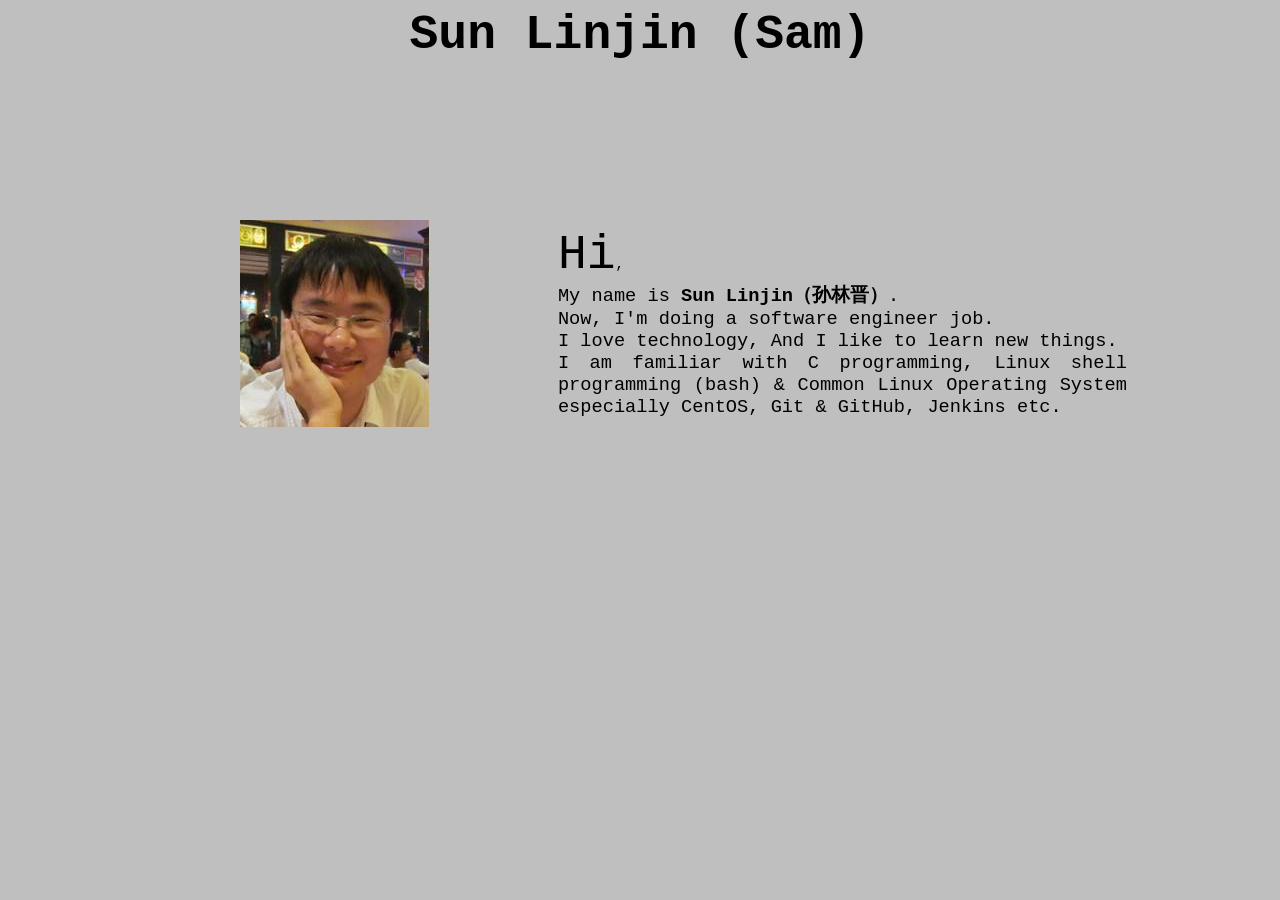
==== commit 292038de: "update the fonts and add Chinese Name" ====
--- a/index.html
+++ b/index.html
@@ -23,8 +23,9 @@
 <link rel=colorSchemeMapping href="index_files/colorschememapping.xml">
 <!--[if gte mso 9]><xml>
  <w:WordDocument>
+  <w:View>Print</w:View>
+  <w:Zoom>70</w:Zoom>
   <w:SpellingState>Clean</w:SpellingState>
-  <w:GrammarState>Clean</w:GrammarState>
   <w:TrackMoves>false</w:TrackMoves>
   <w:TrackFormatting/>
   <w:ValidateAgainstSchemas/>
@@ -57,7 +58,7 @@
 </xml><![endif]--><!--[if gte mso 9]><xml>
  <w:LatentStyles DefLockedState="false" DefUnhideWhenUsed="false"
   DefSemiHidden="false" DefQFormat="false" DefPriority="99"
-  LatentStyleCount="374">
+  LatentStyleCount="377">
   <w:LsdException Locked="false" Priority="0" QFormat="true" Name="Normal"/>
   <w:LsdException Locked="false" Priority="9" QFormat="true" Name="heading 1"/>
   <w:LsdException Locked="false" Priority="9" SemiHidden="true"
@@ -263,8 +264,6 @@
   <w:LsdException Locked="false" SemiHidden="true" UnhideWhenUsed="true"
    Name="HTML Variable"/>
   <w:LsdException Locked="false" SemiHidden="true" UnhideWhenUsed="true"
-   Name="Normal Table"/>
-  <w:LsdException Locked="false" SemiHidden="true" UnhideWhenUsed="true"
    Name="annotation subject"/>
   <w:LsdException Locked="false" SemiHidden="true" UnhideWhenUsed="true"
    Name="No List"/>
@@ -352,8 +351,6 @@
    Name="Table Subtle 1"/>
   <w:LsdException Locked="false" SemiHidden="true" UnhideWhenUsed="true"
    Name="Table Subtle 2"/>
-  <w:LsdException Locked="false" SemiHidden="true" UnhideWhenUsed="true"
-   Name="Table Web 1"/>
   <w:LsdException Locked="false" SemiHidden="true" UnhideWhenUsed="true"
    Name="Table Web 2"/>
   <w:LsdException Locked="false" SemiHidden="true" UnhideWhenUsed="true"
@@ -628,6 +625,12 @@
    Name="Smart Hyperlink"/>
   <w:LsdException Locked="false" SemiHidden="true" UnhideWhenUsed="true"
    Name="Hashtag"/>
+  <w:LsdException Locked="false" SemiHidden="true" UnhideWhenUsed="true"
+   Name="Unresolved Mention"/>
+  <w:LsdException Locked="false" SemiHidden="true" UnhideWhenUsed="true"
+   Name="Smart Link"/>
+  <w:LsdException Locked="false" SemiHidden="true" UnhideWhenUsed="true"
+   Name="Smart Link Error"/>
  </w:LatentStyles>
 </xml><![endif]-->
 <style>
@@ -649,13 +652,13 @@
 	mso-font-pitch:variable;
 	mso-font-signature:-536870145 1107305727 0 0 415 0;}
 @font-face
-	{font-family:DengXian;
+	{font-family:����;
 	panose-1:2 1 6 0 3 1 1 1 1 1;
-	mso-font-alt:"Arial Unicode MS";
+	mso-font-alt:DengXian;
 	mso-font-charset:134;
-	mso-generic-font-family:modern;
-	mso-font-pitch:fixed;
-	mso-font-signature:0 135135232 16 0 262144 0;}
+	mso-generic-font-family:auto;
+	mso-font-pitch:variable;
+	mso-font-signature:-1610612033 953122042 22 0 262159 0;}
 @font-face
 	{font-family:"\@����";
 	panose-1:2 1 6 0 3 1 1 1 1 1;
@@ -664,12 +667,25 @@
 	mso-font-pitch:variable;
 	mso-font-signature:3 680460288 22 0 262145 0;}
 @font-face
-	{font-family:"\@DengXian";
+	{font-family:"\@����";
 	panose-1:2 1 6 0 3 1 1 1 1 1;
 	mso-font-charset:134;
 	mso-generic-font-family:auto;
-	mso-font-pitch:auto;
-	mso-font-signature:0 0 0 0 0 0;}
+	mso-font-pitch:variable;
+	mso-font-signature:-1610612033 953122042 22 0 262159 0;}
+@font-face
+	{font-family:���Ŀ���;
+	panose-1:2 1 6 0 4 1 1 1 1 1;
+	mso-font-charset:134;
+	mso-generic-font-family:auto;
+	mso-font-pitch:variable;
+	mso-font-signature:647 135200768 16 0 262303 0;}
+@font-face
+	{font-family:"\@���Ŀ���";
+	mso-font-charset:134;
+	mso-generic-font-family:auto;
+	mso-font-pitch:variable;
+	mso-font-signature:647 135200768 16 0 262303 0;}
  /* Style Definitions */
  p.MsoNormal, li.MsoNormal, div.MsoNormal
 	{mso-style-unhide:no;
@@ -681,14 +697,14 @@
 	text-justify:inter-ideograph;
 	mso-pagination:widow-orphan;
 	font-size:10.5pt;
-	font-family:DengXian;
+	font-family:����;
 	mso-hansi-font-family:����;
 	mso-bidi-font-family:����;}
 h1
 	{mso-style-priority:9;
 	mso-style-unhide:no;
 	mso-style-qformat:yes;
-	mso-style-link:"Heading 1 Char";
+	mso-style-link:"���� 1 �ַ�";
 	mso-margin-top-alt:auto;
 	margin-right:0cm;
 	mso-margin-bottom-alt:auto;
@@ -699,8 +715,9 @@
 	font-family:����;
 	mso-bidi-font-family:����;}
 p.MsoHeader, li.MsoHeader, div.MsoHeader
-	{mso-style-priority:99;
-	mso-style-link:"Header Char";
+	{mso-style-noshow:yes;
+	mso-style-priority:99;
+	mso-style-link:"ҳü �ַ�";
 	margin:0cm;
 	margin-bottom:.0001pt;
 	text-align:center;
@@ -712,31 +729,33 @@
 	padding:0cm;
 	mso-padding-alt:0cm 0cm 1.0pt 0cm;
 	font-size:9.0pt;
-	font-family:DengXian;
+	font-family:����;
 	mso-hansi-font-family:����;
 	mso-bidi-font-family:����;}
 p.MsoFooter, li.MsoFooter, div.MsoFooter
 	{mso-style-priority:99;
-	mso-style-link:"Footer Char";
+	mso-style-link:"ҳ�� �ַ�";
 	margin:0cm;
 	margin-bottom:.0001pt;
 	mso-pagination:widow-orphan;
 	tab-stops:center 216.0pt right 432.0pt;
 	layout-grid-mode:char;
 	font-size:9.0pt;
-	font-family:DengXian;
-	mso-hansi-font-family:����;
-	mso-bidi-font-family:����;}
-span.Heading1Char
-	{mso-style-name:"Heading 1 Char";
+	font-family:����;
+	mso-hansi-font-family:����;
+	mso-bidi-font-family:����;}
+span.1
+	{mso-style-name:"���� 1 �ַ�";
 	mso-style-priority:9;
 	mso-style-unhide:no;
 	mso-style-locked:yes;
-	mso-style-link:"Heading 1";
-	font-family:����;
-	mso-ascii-font-family:����;
-	mso-fareast-font-family:����;
-	mso-hansi-font-family:����;
+	mso-style-link:"���� 1";
+	mso-ansi-font-size:22.0pt;
+	mso-bidi-font-size:22.0pt;
+	font-family:����;
+	mso-hansi-font-family:����;
+	mso-bidi-font-family:����;
+	mso-font-kerning:22.0pt;
 	font-weight:bold;}
 p.msonormal0, li.msonormal0, div.msonormal0
 	{mso-style-name:msonormal;
@@ -749,6 +768,29 @@
 	font-size:12.0pt;
 	font-family:����;
 	mso-bidi-font-family:����;}
+span.a
+	{mso-style-name:"ҳü �ַ�";
+	mso-style-noshow:yes;
+	mso-style-priority:99;
+	mso-style-unhide:no;
+	mso-style-locked:yes;
+	mso-style-link:ҳü;
+	mso-ansi-font-size:9.0pt;
+	mso-bidi-font-size:9.0pt;
+	font-family:����;
+	mso-hansi-font-family:����;
+	mso-bidi-font-family:����;}
+span.a0
+	{mso-style-name:"ҳ�� �ַ�";
+	mso-style-priority:99;
+	mso-style-unhide:no;
+	mso-style-locked:yes;
+	mso-style-link:ҳ��;
+	mso-ansi-font-size:9.0pt;
+	mso-bidi-font-size:9.0pt;
+	font-family:����;
+	mso-hansi-font-family:����;
+	mso-bidi-font-family:����;}
 p.msochpdefault, li.msochpdefault, div.msochpdefault
 	{mso-style-name:msochpdefault;
 	mso-style-unhide:no;
@@ -758,7 +800,44 @@
 	margin-left:0cm;
 	mso-pagination:widow-orphan;
 	font-size:12.0pt;
-	font-family:DengXian;
+	font-family:����;
+	mso-hansi-font-family:����;
+	mso-bidi-font-family:����;}
+p.Heading1, li.Heading1, div.Heading1
+	{mso-style-name:"Heading 1";
+	mso-style-unhide:no;
+	mso-style-link:"Heading 1 Char";
+	margin:0cm;
+	margin-bottom:.0001pt;
+	text-align:justify;
+	text-justify:inter-ideograph;
+	mso-pagination:widow-orphan;
+	font-size:10.5pt;
+	font-family:����;
+	mso-hansi-font-family:����;
+	mso-bidi-font-family:����;}
+span.Heading1Char
+	{mso-style-name:"Heading 1 Char";
+	mso-style-priority:9;
+	mso-style-unhide:no;
+	mso-style-locked:yes;
+	mso-style-link:"Heading 1";
+	font-family:����;
+	mso-ascii-font-family:����;
+	mso-fareast-font-family:����;
+	mso-hansi-font-family:����;
+	font-weight:bold;}
+p.Header, li.Header, div.Header
+	{mso-style-name:Header;
+	mso-style-unhide:no;
+	mso-style-link:"Header Char";
+	margin:0cm;
+	margin-bottom:.0001pt;
+	text-align:justify;
+	text-justify:inter-ideograph;
+	mso-pagination:widow-orphan;
+	font-size:10.5pt;
+	font-family:����;
 	mso-hansi-font-family:����;
 	mso-bidi-font-family:����;}
 span.HeaderChar
@@ -770,6 +849,21 @@
 	mso-ansi-font-size:9.0pt;
 	mso-bidi-font-size:9.0pt;
 	font-family:����;
+	mso-ascii-font-family:����;
+	mso-fareast-font-family:����;
+	mso-hansi-font-family:����;
+	mso-bidi-font-family:����;}
+p.Footer, li.Footer, div.Footer
+	{mso-style-name:Footer;
+	mso-style-unhide:no;
+	mso-style-link:"Footer Char";
+	margin:0cm;
+	margin-bottom:.0001pt;
+	text-align:justify;
+	text-justify:inter-ideograph;
+	mso-pagination:widow-orphan;
+	font-size:10.5pt;
+	font-family:����;
 	mso-hansi-font-family:����;
 	mso-bidi-font-family:����;}
 span.FooterChar
@@ -781,34 +875,33 @@
 	mso-ansi-font-size:9.0pt;
 	mso-bidi-font-size:9.0pt;
 	font-family:����;
-	mso-hansi-font-family:����;
-	mso-bidi-font-family:����;}
-span.SpellE
-	{mso-style-name:"";
-	mso-spl-e:yes;}
+	mso-ascii-font-family:����;
+	mso-fareast-font-family:����;
+	mso-hansi-font-family:����;
+	mso-bidi-font-family:����;}
 .MsoChpDefault
 	{mso-style-type:export-only;
 	mso-default-props:yes;
 	font-size:10.0pt;
 	mso-ansi-font-size:10.0pt;
 	mso-bidi-font-size:10.0pt;
-	font-family:DengXian;
-	mso-ascii-font-family:DengXian;
-	mso-fareast-font-family:DengXian;
+	font-family:����;
+	mso-ascii-font-family:����;
+	mso-fareast-font-family:����;
 	mso-hansi-font-family:"Times New Roman";
 	mso-font-kerning:0pt;}
  /* Page Definitions */
  @page
-	{mso-footnote-separator:url("index_files/header.htm") fs;
-	mso-footnote-continuation-separator:url("index_files/header.htm") fcs;
-	mso-endnote-separator:url("index_files/header.htm") es;
-	mso-endnote-continuation-separator:url("index_files/header.htm") ecs;}
+	{mso-footnote-separator:url("index_files/header.html") fs;
+	mso-footnote-continuation-separator:url("index_files/header.html") fcs;
+	mso-endnote-separator:url("index_files/header.html") es;
+	mso-endnote-continuation-separator:url("index_files/header.html") ecs;}
 @page WordSection1
 	{size:792.0pt 612.0pt;
 	margin:36.0pt 36.0pt 36.0pt 36.0pt;
 	mso-header-margin:42.55pt;
 	mso-footer-margin:49.6pt;
-	mso-footer:url("index_files/header.htm") f1;
+	mso-footer:url("index_files/header.html") f1;
 	mso-paper-source:0;
 	layout-grid:15.6pt;}
 div.WordSection1
@@ -819,7 +912,7 @@
 <style>
  /* Style Definitions */
  table.MsoNormalTable
-	{mso-style-name:"Table Normal";
+	{mso-style-name:��ͨ����;
 	mso-tstyle-rowband-size:0;
 	mso-tstyle-colband-size:0;
 	mso-style-noshow:yes;
@@ -830,7 +923,22 @@
 	mso-para-margin-bottom:.0001pt;
 	mso-pagination:widow-orphan;
 	font-size:10.0pt;
-	font-family:DengXian;}
+	font-family:����;
+	mso-hansi-font-family:"Times New Roman";}
+table.TableNormal
+	{mso-style-name:"Table Normal";
+	mso-tstyle-rowband-size:0;
+	mso-tstyle-colband-size:0;
+	mso-style-noshow:yes;
+	mso-style-priority:99;
+	mso-style-unhide:no;
+	mso-style-parent:"";
+	mso-padding-alt:0cm 5.4pt 0cm 5.4pt;
+	mso-para-margin:0cm;
+	mso-para-margin-bottom:.0001pt;
+	mso-pagination:widow-orphan;
+	font-size:10.0pt;
+	font-family:����;}
 </style>
 <![endif]--><!--[if gte mso 9]><xml>
  <o:shapedefaults v:ext="edit" spidmax="1026"/>
@@ -846,46 +954,49 @@
 <div class=WordSection1 style='layout-grid:15.6pt'>
 
 <p class=MsoNormal align=center style='text-align:center'><b><span lang=EN-US
-style='font-size:36.0pt;font-family:"Courier New"'>About Me</span></b></p>
+style='font-size:36.0pt;font-family:"Courier New"'>Sun Linjin (Sam)</span></b></p>
 
 <p class=MsoNormal><span lang=EN-US style='font-family:����;mso-ascii-font-family:
-DengXian;mso-fareast-font-family:DengXian'>&nbsp;</span></p>
+����;mso-fareast-font-family:����'>&nbsp;</span></p>
 
 <div align=center>
 
-<table class=MsoNormalTable border=0 cellspacing=0 cellpadding=0
- style='border-collapse:collapse;mso-yfti-tbllook:1184;mso-padding-alt:0cm 0cm 0cm 0cm'>
+<table class=TableNormal border=0 cellspacing=0 cellpadding=0 style='border-collapse:
+ collapse;mso-yfti-tbllook:1184;mso-padding-alt:0cm 0cm 0cm 0cm'>
  <tr style='mso-yfti-irow:0;mso-yfti-firstrow:yes;mso-yfti-lastrow:yes;
   height:368.1pt'>
   <td width=362 style='width:271.8pt;padding:0cm 5.4pt 0cm 5.4pt;height:368.1pt'>
   <p class=MsoNormal align=center style='text-align:center'><span lang=EN-US><span
   style='mso-no-proof:yes'><img width=189 height=207 id="_x0000_i1025"
   src="index_files/image001.jpg"></span></span></p>
-  <p class=MsoNormal align=center style='margin-top:15.6pt;text-align:center'><span
-  class=SpellE><b><i><span lang=EN-US style='font-size:26.0pt;font-family:"Courier New"'>SunLinjin</span></i></b></span><b><i><span
-  lang=EN-US style='font-size:26.0pt;font-family:"Courier New"'><o:p></o:p></span></i></b></p>
-  <p class=MsoNormal align=center style='margin-top:7.8pt;mso-para-margin-top:
-  .5gd;text-align:center'><i style='mso-bidi-font-style:normal'><span
-  lang=EN-US style='font-size:12.0pt;mso-bidi-font-size:10.5pt'>sun.linjin@163.com</span></i></p>
   </td>
   <td width=597 style='width:447.7pt;padding:0cm 5.4pt 0cm 5.4pt;height:368.1pt'>
-  <p class=MsoNormal style='margin-left:21.0pt'><i><span lang=EN-US
-  style='font-size:80.0pt;font-family:"Courier New";color:black'>Hi</span></i><i><span
-  lang=EN-US style='font-size:14.0pt;font-family:"Courier New";color:black'>,</span></i></p>
-  <p class=MsoNormal style='margin-left:21.0pt'><i><span lang=EN-US
-  style='font-size:14.0pt;font-family:"Courier New";color:black'>My name is Sun
-  Linjin.</span></i></p>
-  <p class=MsoNormal style='margin-left:21.0pt'><i><span lang=EN-US
+  <p class=MsoNormal style='margin-left:21.0pt'><span lang=EN-US
+  style='font-size:36.0pt;font-family:"Courier New";color:black'>Hi</span><span
+  lang=EN-US style='font-family:"Courier New";color:black'>,</span><span
+  lang=EN-US style='font-size:8.0pt;font-family:"Courier New"'><o:p></o:p></span></p>
+  <p class=MsoNormal style='margin-left:21.0pt'><span lang=EN-US
+  style='font-size:14.0pt;font-family:"Courier New";color:black'>My name is <b>Sun
+  Linjin</b></span><b><span style='font-size:14.0pt;mso-ascii-font-family:"Courier New";
+  mso-hansi-font-family:"Courier New";mso-bidi-font-family:"Courier New";
+  color:black'>��</span></b><b><span style='font-size:14.0pt;font-family:���Ŀ���;
+  mso-ascii-font-family:"Courier New";mso-hansi-font-family:"Courier New";
+  mso-bidi-font-family:"Courier New";color:black'>���ֽ�</span></b><b><span
+  style='font-size:14.0pt;mso-ascii-font-family:"Courier New";mso-hansi-font-family:
+  "Courier New";mso-bidi-font-family:"Courier New";color:black'>��</span></b><span
+  lang=EN-US style='font-size:14.0pt;font-family:"Courier New";color:black'>.</span><span
+  lang=EN-US style='font-family:"Courier New"'><o:p></o:p></span></p>
+  <p class=MsoNormal style='margin-left:21.0pt'><span lang=EN-US
   style='font-size:14.0pt;font-family:"Courier New";color:black'>Now, I'm doing
-  a software engineer job.</span></i></p>
-  <p class=MsoNormal style='margin-left:21.0pt'><i><span lang=EN-US
+  a software engineer job.</span><span lang=EN-US style='font-family:"Courier New"'><o:p></o:p></span></p>
+  <p class=MsoNormal style='margin-left:21.0pt'><span lang=EN-US
   style='font-size:14.0pt;font-family:"Courier New";color:black'>I love
-  technology, And I like to learn new things.</span></i></p>
-  <p class=MsoNormal style='margin-left:21.0pt'><i><span lang=EN-US
+  technology, And I like to learn new things.</span><span lang=EN-US
+  style='font-family:"Courier New"'><o:p></o:p></span></p>
+  <p class=MsoNormal style='margin-left:21.0pt'><span lang=EN-US
   style='font-size:14.0pt;font-family:"Courier New";color:black'>I am familiar
   with C programming, Linux shell programming (bash) &amp; Common Linux
-  Operating System especially CentOS, <span class=SpellE>Git</span> &amp;
-  GitHub, Jenkins etc.</span></i></p>
+  Operating System especially CentOS, Git &amp; GitHub, Jenkins etc.</span></p>
   </td>
  </tr>
 </table>
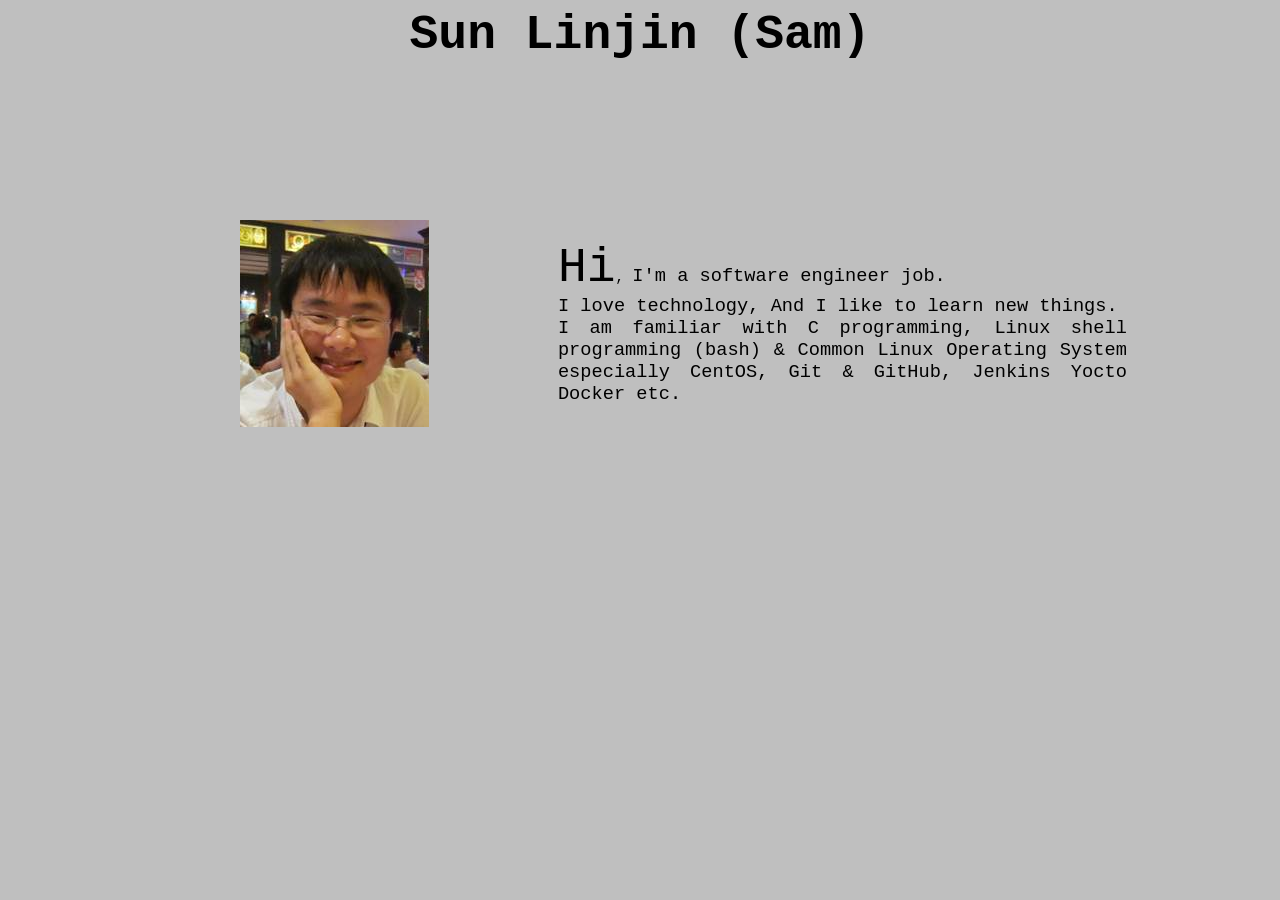
==== commit ec6bc2e9: "remove the Chinese characters, due to the webpage can not display" ====
--- a/index.html
+++ b/index.html
@@ -24,8 +24,6 @@
 <!--[if gte mso 9]><xml>
  <w:WordDocument>
   <w:View>Print</w:View>
-  <w:Zoom>70</w:Zoom>
-  <w:SpellingState>Clean</w:SpellingState>
   <w:TrackMoves>false</w:TrackMoves>
   <w:TrackFormatting/>
   <w:ValidateAgainstSchemas/>
@@ -264,6 +262,8 @@
   <w:LsdException Locked="false" SemiHidden="true" UnhideWhenUsed="true"
    Name="HTML Variable"/>
   <w:LsdException Locked="false" SemiHidden="true" UnhideWhenUsed="true"
+   Name="Normal Table"/>
+  <w:LsdException Locked="false" SemiHidden="true" UnhideWhenUsed="true"
    Name="annotation subject"/>
   <w:LsdException Locked="false" SemiHidden="true" UnhideWhenUsed="true"
    Name="No List"/>
@@ -351,6 +351,8 @@
    Name="Table Subtle 1"/>
   <w:LsdException Locked="false" SemiHidden="true" UnhideWhenUsed="true"
    Name="Table Subtle 2"/>
+  <w:LsdException Locked="false" SemiHidden="true" UnhideWhenUsed="true"
+   Name="Table Web 1"/>
   <w:LsdException Locked="false" SemiHidden="true" UnhideWhenUsed="true"
    Name="Table Web 2"/>
   <w:LsdException Locked="false" SemiHidden="true" UnhideWhenUsed="true"
@@ -673,19 +675,6 @@
 	mso-generic-font-family:auto;
 	mso-font-pitch:variable;
 	mso-font-signature:-1610612033 953122042 22 0 262159 0;}
-@font-face
-	{font-family:���Ŀ���;
-	panose-1:2 1 6 0 4 1 1 1 1 1;
-	mso-font-charset:134;
-	mso-generic-font-family:auto;
-	mso-font-pitch:variable;
-	mso-font-signature:647 135200768 16 0 262303 0;}
-@font-face
-	{font-family:"\@���Ŀ���";
-	mso-font-charset:134;
-	mso-generic-font-family:auto;
-	mso-font-pitch:variable;
-	mso-font-signature:647 135200768 16 0 262303 0;}
  /* Style Definitions */
  p.MsoNormal, li.MsoNormal, div.MsoNormal
 	{mso-style-unhide:no;
@@ -753,6 +742,8 @@
 	mso-ansi-font-size:22.0pt;
 	mso-bidi-font-size:22.0pt;
 	font-family:����;
+	mso-ascii-font-family:����;
+	mso-fareast-font-family:����;
 	mso-hansi-font-family:����;
 	mso-bidi-font-family:����;
 	mso-font-kerning:22.0pt;
@@ -778,6 +769,8 @@
 	mso-ansi-font-size:9.0pt;
 	mso-bidi-font-size:9.0pt;
 	font-family:����;
+	mso-ascii-font-family:����;
+	mso-fareast-font-family:����;
 	mso-hansi-font-family:����;
 	mso-bidi-font-family:����;}
 span.a0
@@ -789,6 +782,8 @@
 	mso-ansi-font-size:9.0pt;
 	mso-bidi-font-size:9.0pt;
 	font-family:����;
+	mso-ascii-font-family:����;
+	mso-fareast-font-family:����;
 	mso-hansi-font-family:����;
 	mso-bidi-font-family:����;}
 p.msochpdefault, li.msochpdefault, div.msochpdefault
@@ -803,6 +798,17 @@
 	font-family:����;
 	mso-hansi-font-family:����;
 	mso-bidi-font-family:����;}
+span.Heading1Char
+	{mso-style-name:"Heading 1 Char";
+	mso-style-priority:9;
+	mso-style-unhide:no;
+	mso-style-locked:yes;
+	mso-style-link:"Heading 1";
+	font-family:����;
+	mso-ascii-font-family:����;
+	mso-fareast-font-family:����;
+	mso-hansi-font-family:����;
+	font-weight:bold;}
 p.Heading1, li.Heading1, div.Heading1
 	{mso-style-name:"Heading 1";
 	mso-style-unhide:no;
@@ -816,17 +822,19 @@
 	font-family:����;
 	mso-hansi-font-family:����;
 	mso-bidi-font-family:����;}
-span.Heading1Char
-	{mso-style-name:"Heading 1 Char";
-	mso-style-priority:9;
+span.HeaderChar
+	{mso-style-name:"Header Char";
+	mso-style-priority:99;
 	mso-style-unhide:no;
 	mso-style-locked:yes;
-	mso-style-link:"Heading 1";
+	mso-style-link:Header;
+	mso-ansi-font-size:9.0pt;
+	mso-bidi-font-size:9.0pt;
 	font-family:����;
 	mso-ascii-font-family:����;
 	mso-fareast-font-family:����;
 	mso-hansi-font-family:����;
-	font-weight:bold;}
+	mso-bidi-font-family:����;}
 p.Header, li.Header, div.Header
 	{mso-style-name:Header;
 	mso-style-unhide:no;
@@ -840,12 +848,12 @@
 	font-family:����;
 	mso-hansi-font-family:����;
 	mso-bidi-font-family:����;}
-span.HeaderChar
-	{mso-style-name:"Header Char";
+span.FooterChar
+	{mso-style-name:"Footer Char";
 	mso-style-priority:99;
 	mso-style-unhide:no;
 	mso-style-locked:yes;
-	mso-style-link:Header;
+	mso-style-link:Footer;
 	mso-ansi-font-size:9.0pt;
 	mso-bidi-font-size:9.0pt;
 	font-family:����;
@@ -864,19 +872,6 @@
 	mso-pagination:widow-orphan;
 	font-size:10.5pt;
 	font-family:����;
-	mso-hansi-font-family:����;
-	mso-bidi-font-family:����;}
-span.FooterChar
-	{mso-style-name:"Footer Char";
-	mso-style-priority:99;
-	mso-style-unhide:no;
-	mso-style-locked:yes;
-	mso-style-link:Footer;
-	mso-ansi-font-size:9.0pt;
-	mso-bidi-font-size:9.0pt;
-	font-family:����;
-	mso-ascii-font-family:����;
-	mso-fareast-font-family:����;
 	mso-hansi-font-family:����;
 	mso-bidi-font-family:����;}
 .MsoChpDefault
@@ -973,30 +968,17 @@
   <td width=597 style='width:447.7pt;padding:0cm 5.4pt 0cm 5.4pt;height:368.1pt'>
   <p class=MsoNormal style='margin-left:21.0pt'><span lang=EN-US
   style='font-size:36.0pt;font-family:"Courier New";color:black'>Hi</span><span
-  lang=EN-US style='font-family:"Courier New";color:black'>,</span><span
-  lang=EN-US style='font-size:8.0pt;font-family:"Courier New"'><o:p></o:p></span></p>
-  <p class=MsoNormal style='margin-left:21.0pt'><span lang=EN-US
-  style='font-size:14.0pt;font-family:"Courier New";color:black'>My name is <b>Sun
-  Linjin</b></span><b><span style='font-size:14.0pt;mso-ascii-font-family:"Courier New";
-  mso-hansi-font-family:"Courier New";mso-bidi-font-family:"Courier New";
-  color:black'>��</span></b><b><span style='font-size:14.0pt;font-family:���Ŀ���;
-  mso-ascii-font-family:"Courier New";mso-hansi-font-family:"Courier New";
-  mso-bidi-font-family:"Courier New";color:black'>���ֽ�</span></b><b><span
-  style='font-size:14.0pt;mso-ascii-font-family:"Courier New";mso-hansi-font-family:
-  "Courier New";mso-bidi-font-family:"Courier New";color:black'>��</span></b><span
-  lang=EN-US style='font-size:14.0pt;font-family:"Courier New";color:black'>.</span><span
-  lang=EN-US style='font-family:"Courier New"'><o:p></o:p></span></p>
-  <p class=MsoNormal style='margin-left:21.0pt'><span lang=EN-US
-  style='font-size:14.0pt;font-family:"Courier New";color:black'>Now, I'm doing
+  lang=EN-US style='font-family:"Courier New";color:black'>, </span><span
+  lang=EN-US style='font-size:14.0pt;font-family:"Courier New";color:black'>I'm
   a software engineer job.</span><span lang=EN-US style='font-family:"Courier New"'><o:p></o:p></span></p>
   <p class=MsoNormal style='margin-left:21.0pt'><span lang=EN-US
   style='font-size:14.0pt;font-family:"Courier New";color:black'>I love
   technology, And I like to learn new things.</span><span lang=EN-US
   style='font-family:"Courier New"'><o:p></o:p></span></p>
   <p class=MsoNormal style='margin-left:21.0pt'><span lang=EN-US
-  style='font-size:14.0pt;font-family:"Courier New";color:black'>I am familiar
-  with C programming, Linux shell programming (bash) &amp; Common Linux
-  Operating System especially CentOS, Git &amp; GitHub, Jenkins etc.</span></p>
+  style='font-size:14.0pt;font-family:"Courier New";color:black'>I am familiar with
+  C programming, Linux shell programming (bash) &amp; Common Linux Operating
+  System especially CentOS, Git &amp; GitHub, Jenkins Yocto Docker etc.</span></p>
   </td>
  </tr>
 </table>
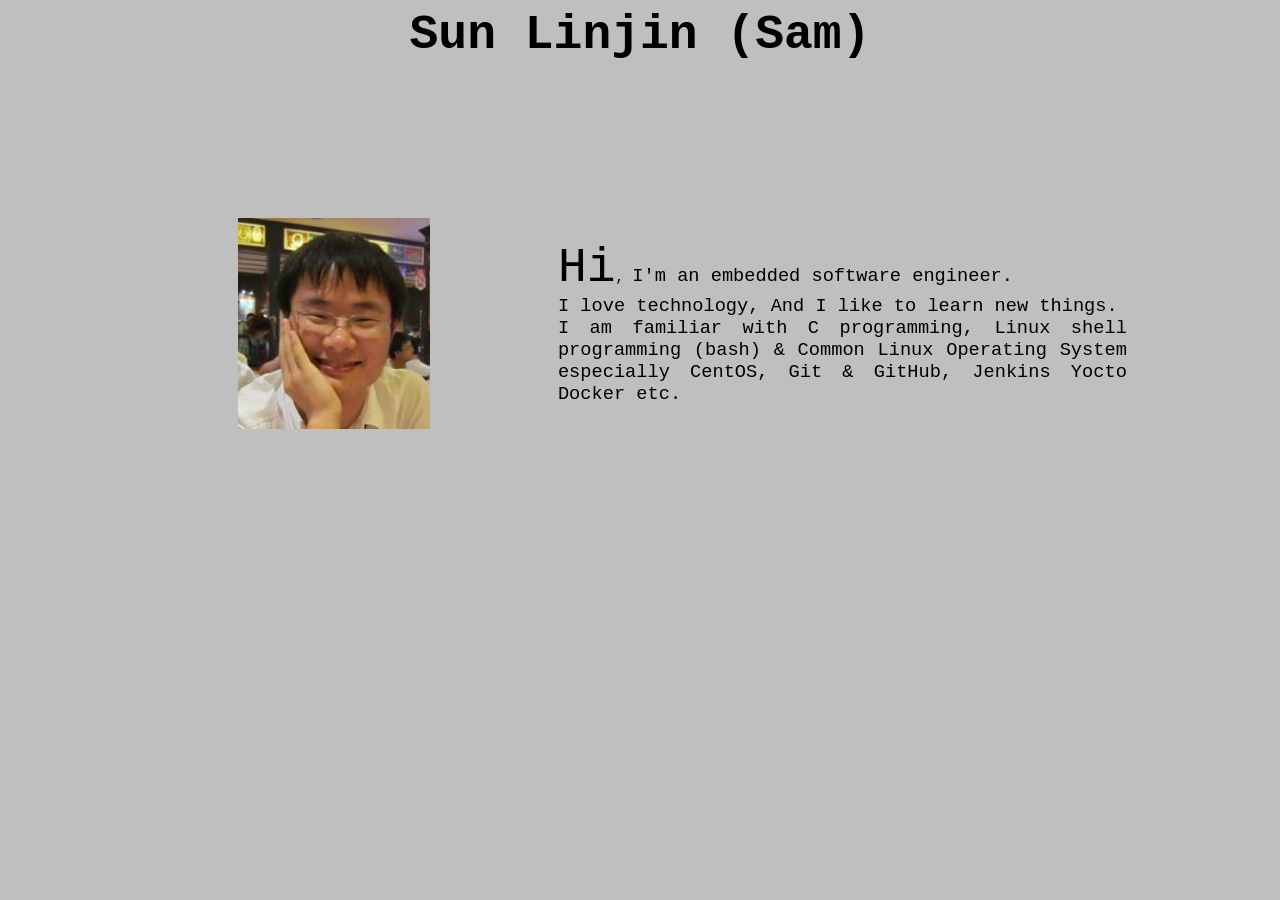
==== commit 90ad397b: "update" ====
--- a/index.html
+++ b/index.html
@@ -24,6 +24,8 @@
 <!--[if gte mso 9]><xml>
  <w:WordDocument>
   <w:View>Print</w:View>
+  <w:SpellingState>Clean</w:SpellingState>
+  <w:GrammarState>Clean</w:GrammarState>
   <w:TrackMoves>false</w:TrackMoves>
   <w:TrackFormatting/>
   <w:ValidateAgainstSchemas/>
@@ -652,7 +654,7 @@
 	mso-font-charset:0;
 	mso-generic-font-family:roman;
 	mso-font-pitch:variable;
-	mso-font-signature:-536870145 1107305727 0 0 415 0;}
+	mso-font-signature:3 0 0 0 1 0;}
 @font-face
 	{font-family:����;
 	panose-1:2 1 6 0 3 1 1 1 1 1;
@@ -874,6 +876,12 @@
 	font-family:����;
 	mso-hansi-font-family:����;
 	mso-bidi-font-family:����;}
+span.SpellE
+	{mso-style-name:"";
+	mso-spl-e:yes;}
+span.GramE
+	{mso-style-name:"";
+	mso-gram-e:yes;}
 .MsoChpDefault
 	{mso-style-type:export-only;
 	mso-default-props:yes;
@@ -962,7 +970,7 @@
   height:368.1pt'>
   <td width=362 style='width:271.8pt;padding:0cm 5.4pt 0cm 5.4pt;height:368.1pt'>
   <p class=MsoNormal align=center style='text-align:center'><span lang=EN-US><span
-  style='mso-no-proof:yes'><img width=189 height=207 id="_x0000_i1025"
+  style='mso-no-proof:yes'><img width=192 height=211 id="_x0000_i1025"
   src="index_files/image001.jpg"></span></span></p>
   </td>
   <td width=597 style='width:447.7pt;padding:0cm 5.4pt 0cm 5.4pt;height:368.1pt'>
@@ -970,15 +978,17 @@
   style='font-size:36.0pt;font-family:"Courier New";color:black'>Hi</span><span
   lang=EN-US style='font-family:"Courier New";color:black'>, </span><span
   lang=EN-US style='font-size:14.0pt;font-family:"Courier New";color:black'>I'm
-  a software engineer job.</span><span lang=EN-US style='font-family:"Courier New"'><o:p></o:p></span></p>
+  an embedded software engineer.</span><span lang=EN-US style='font-family:
+  "Courier New"'><o:p></o:p></span></p>
   <p class=MsoNormal style='margin-left:21.0pt'><span lang=EN-US
   style='font-size:14.0pt;font-family:"Courier New";color:black'>I love
   technology, And I like to learn new things.</span><span lang=EN-US
   style='font-family:"Courier New"'><o:p></o:p></span></p>
   <p class=MsoNormal style='margin-left:21.0pt'><span lang=EN-US
-  style='font-size:14.0pt;font-family:"Courier New";color:black'>I am familiar with
-  C programming, Linux shell programming (bash) &amp; Common Linux Operating
-  System especially CentOS, Git &amp; GitHub, Jenkins Yocto Docker etc.</span></p>
+  style='font-size:14.0pt;font-family:"Courier New";color:black'>I am familiar
+  with C programming, Linux shell programming (bash) &amp; Common Linux
+  Operating System especially CentOS, Git &amp; GitHub, Jenkins <span
+  class=SpellE>Yocto</span> Docker etc.</span></p>
   </td>
  </tr>
 </table>
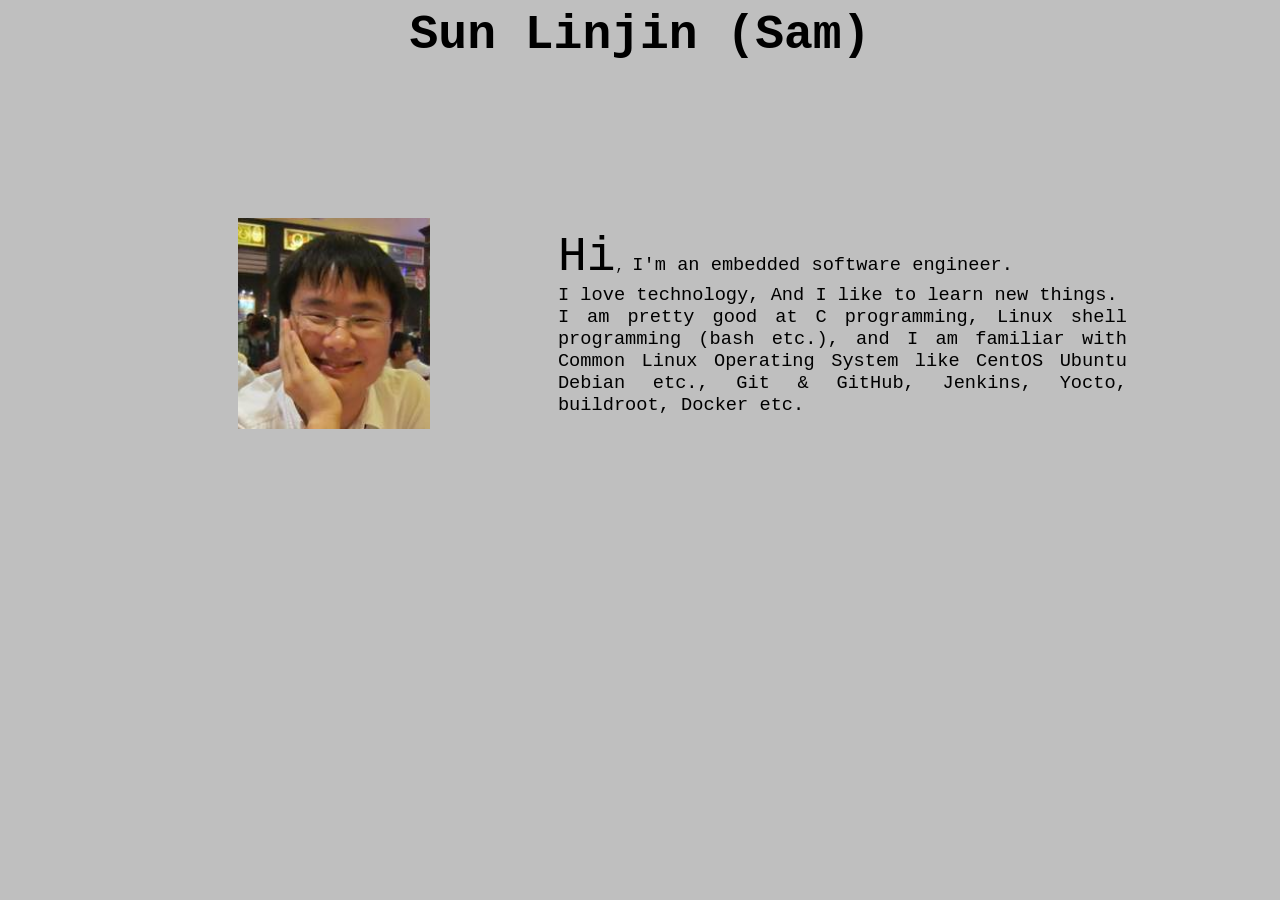
==== commit b5f75e16: "update the info." ====
--- a/index.html
+++ b/index.html
@@ -24,8 +24,6 @@
 <!--[if gte mso 9]><xml>
  <w:WordDocument>
   <w:View>Print</w:View>
-  <w:SpellingState>Clean</w:SpellingState>
-  <w:GrammarState>Clean</w:GrammarState>
   <w:TrackMoves>false</w:TrackMoves>
   <w:TrackFormatting/>
   <w:ValidateAgainstSchemas/>
@@ -654,7 +652,7 @@
 	mso-font-charset:0;
 	mso-generic-font-family:roman;
 	mso-font-pitch:variable;
-	mso-font-signature:3 0 0 0 1 0;}
+	mso-font-signature:-536870145 1107305727 0 0 415 0;}
 @font-face
 	{font-family:����;
 	panose-1:2 1 6 0 3 1 1 1 1 1;
@@ -876,12 +874,6 @@
 	font-family:����;
 	mso-hansi-font-family:����;
 	mso-bidi-font-family:����;}
-span.SpellE
-	{mso-style-name:"";
-	mso-spl-e:yes;}
-span.GramE
-	{mso-style-name:"";
-	mso-gram-e:yes;}
 .MsoChpDefault
 	{mso-style-type:export-only;
 	mso-default-props:yes;
@@ -985,10 +977,10 @@
   technology, And I like to learn new things.</span><span lang=EN-US
   style='font-family:"Courier New"'><o:p></o:p></span></p>
   <p class=MsoNormal style='margin-left:21.0pt'><span lang=EN-US
-  style='font-size:14.0pt;font-family:"Courier New";color:black'>I am familiar
-  with C programming, Linux shell programming (bash) &amp; Common Linux
-  Operating System especially CentOS, Git &amp; GitHub, Jenkins <span
-  class=SpellE>Yocto</span> Docker etc.</span></p>
+  style='font-size:14.0pt;font-family:"Courier New";color:black'>I am pretty
+  good at C programming, Linux shell programming (bash etc.), and I am familiar
+  with Common Linux Operating System like CentOS Ubuntu Debian etc., Git &amp;
+  GitHub, Jenkins, Yocto, buildroot, Docker etc.</span></p>
   </td>
  </tr>
 </table>
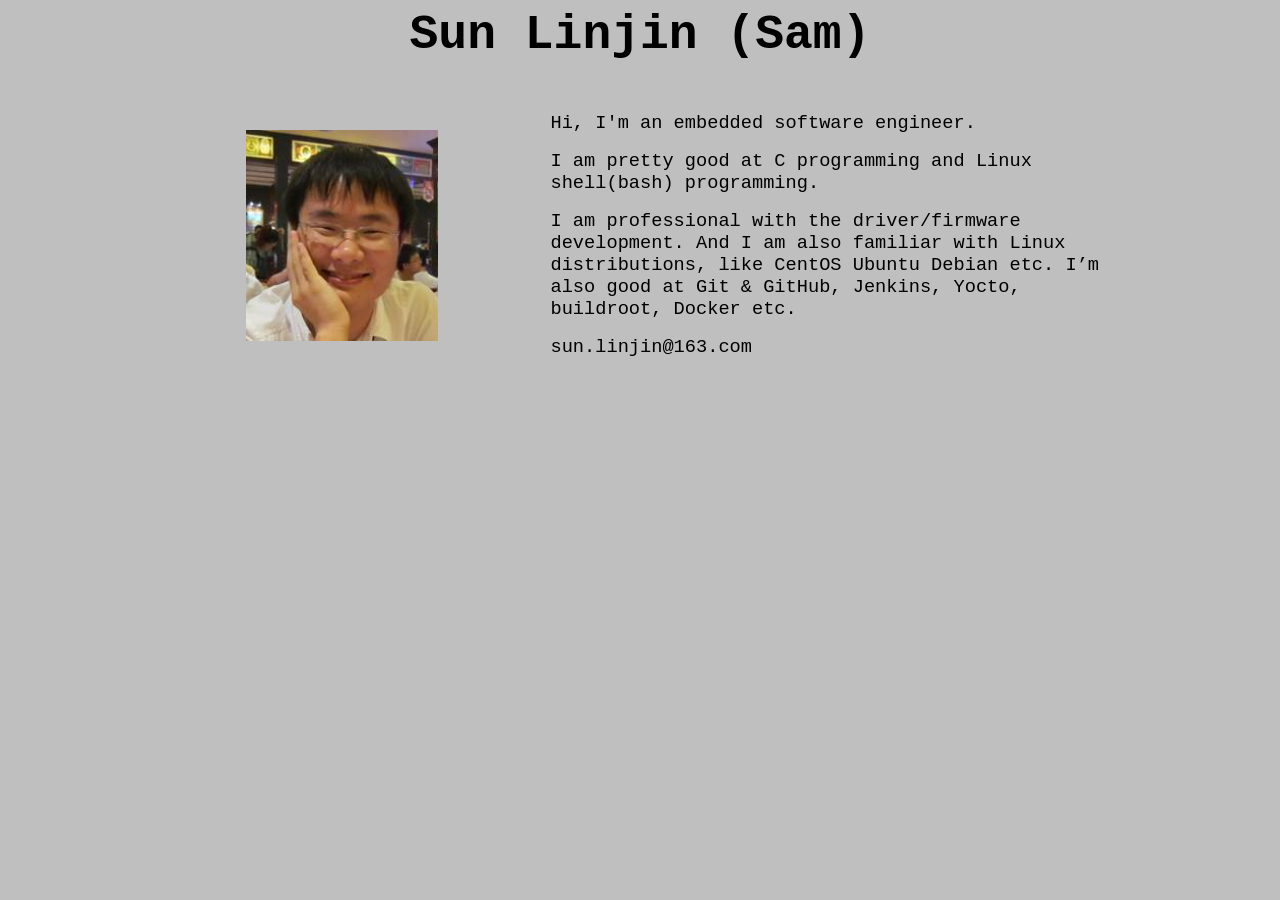
==== commit 73f249e8: "update" ====
--- a/index.html
+++ b/index.html
@@ -1,996 +1,721 @@
-<html xmlns:v="urn:schemas-microsoft-com:vml"
-xmlns:o="urn:schemas-microsoft-com:office:office"
-xmlns:w="urn:schemas-microsoft-com:office:word"
-xmlns:m="http://schemas.microsoft.com/office/2004/12/omml"
-xmlns="http://www.w3.org/TR/REC-html40">
-
-<head>
-<meta http-equiv=Content-Type content="text/html; charset=gb2312">
-<meta name=ProgId content=Word.Document>
-<meta name=Generator content="Microsoft Word 15">
-<meta name=Originator content="Microsoft Word 15">
-<link rel=File-List href="index_files/filelist.xml">
-<link rel=Edit-Time-Data href="index_files/editdata.mso">
-<!--[if !mso]>
-<style>
-v\:* {behavior:url(#default#VML);}
-o\:* {behavior:url(#default#VML);}
-w\:* {behavior:url(#default#VML);}
-.shape {behavior:url(#default#VML);}
-</style>
-<![endif]-->
-<link rel=themeData href="index_files/themedata.thmx">
-<link rel=colorSchemeMapping href="index_files/colorschememapping.xml">
-<!--[if gte mso 9]><xml>
- <w:WordDocument>
-  <w:View>Print</w:View>
-  <w:TrackMoves>false</w:TrackMoves>
-  <w:TrackFormatting/>
-  <w:ValidateAgainstSchemas/>
-  <w:SaveIfXMLInvalid>false</w:SaveIfXMLInvalid>
-  <w:IgnoreMixedContent>false</w:IgnoreMixedContent>
-  <w:AlwaysShowPlaceholderText>false</w:AlwaysShowPlaceholderText>
-  <w:DoNotPromoteQF/>
-  <w:LidThemeOther>EN-US</w:LidThemeOther>
-  <w:LidThemeAsian>ZH-CN</w:LidThemeAsian>
-  <w:LidThemeComplexScript>X-NONE</w:LidThemeComplexScript>
-  <w:Compatibility>
-   <w:BreakWrappedTables/>
-   <w:SplitPgBreakAndParaMark/>
-   <w:UseFELayout/>
-  </w:Compatibility>
-  <w:BrowserLevel>MicrosoftInternetExplorer4</w:BrowserLevel>
-  <m:mathPr>
-   <m:mathFont m:val="Cambria Math"/>
-   <m:brkBin m:val="before"/>
-   <m:brkBinSub m:val="&#45;-"/>
-   <m:smallFrac m:val="off"/>
-   <m:dispDef/>
-   <m:lMargin m:val="0"/>
-   <m:rMargin m:val="0"/>
-   <m:defJc m:val="centerGroup"/>
-   <m:wrapIndent m:val="1440"/>
-   <m:intLim m:val="subSup"/>
-   <m:naryLim m:val="undOvr"/>
-  </m:mathPr></w:WordDocument>
-</xml><![endif]--><!--[if gte mso 9]><xml>
- <w:LatentStyles DefLockedState="false" DefUnhideWhenUsed="false"
-  DefSemiHidden="false" DefQFormat="false" DefPriority="99"
-  LatentStyleCount="377">
-  <w:LsdException Locked="false" Priority="0" QFormat="true" Name="Normal"/>
-  <w:LsdException Locked="false" Priority="9" QFormat="true" Name="heading 1"/>
-  <w:LsdException Locked="false" Priority="9" SemiHidden="true"
-   UnhideWhenUsed="true" QFormat="true" Name="heading 2"/>
-  <w:LsdException Locked="false" Priority="9" SemiHidden="true"
-   UnhideWhenUsed="true" QFormat="true" Name="heading 3"/>
-  <w:LsdException Locked="false" Priority="9" SemiHidden="true"
-   UnhideWhenUsed="true" QFormat="true" Name="heading 4"/>
-  <w:LsdException Locked="false" Priority="9" SemiHidden="true"
-   UnhideWhenUsed="true" QFormat="true" Name="heading 5"/>
-  <w:LsdException Locked="false" Priority="9" SemiHidden="true"
-   UnhideWhenUsed="true" QFormat="true" Name="heading 6"/>
-  <w:LsdException Locked="false" Priority="9" SemiHidden="true"
-   UnhideWhenUsed="true" QFormat="true" Name="heading 7"/>
-  <w:LsdException Locked="false" Priority="9" SemiHidden="true"
-   UnhideWhenUsed="true" QFormat="true" Name="heading 8"/>
-  <w:LsdException Locked="false" Priority="9" SemiHidden="true"
-   UnhideWhenUsed="true" QFormat="true" Name="heading 9"/>
-  <w:LsdException Locked="false" SemiHidden="true" UnhideWhenUsed="true"
-   Name="index 1"/>
-  <w:LsdException Locked="false" SemiHidden="true" UnhideWhenUsed="true"
-   Name="index 2"/>
-  <w:LsdException Locked="false" SemiHidden="true" UnhideWhenUsed="true"
-   Name="index 3"/>
-  <w:LsdException Locked="false" SemiHidden="true" UnhideWhenUsed="true"
-   Name="index 4"/>
-  <w:LsdException Locked="false" SemiHidden="true" UnhideWhenUsed="true"
-   Name="index 5"/>
-  <w:LsdException Locked="false" SemiHidden="true" UnhideWhenUsed="true"
-   Name="index 6"/>
-  <w:LsdException Locked="false" SemiHidden="true" UnhideWhenUsed="true"
-   Name="index 7"/>
-  <w:LsdException Locked="false" SemiHidden="true" UnhideWhenUsed="true"
-   Name="index 8"/>
-  <w:LsdException Locked="false" SemiHidden="true" UnhideWhenUsed="true"
-   Name="index 9"/>
-  <w:LsdException Locked="false" Priority="39" SemiHidden="true"
-   UnhideWhenUsed="true" Name="toc 1"/>
-  <w:LsdException Locked="false" Priority="39" SemiHidden="true"
-   UnhideWhenUsed="true" Name="toc 2"/>
-  <w:LsdException Locked="false" Priority="39" SemiHidden="true"
-   UnhideWhenUsed="true" Name="toc 3"/>
-  <w:LsdException Locked="false" Priority="39" SemiHidden="true"
-   UnhideWhenUsed="true" Name="toc 4"/>
-  <w:LsdException Locked="false" Priority="39" SemiHidden="true"
-   UnhideWhenUsed="true" Name="toc 5"/>
-  <w:LsdException Locked="false" Priority="39" SemiHidden="true"
-   UnhideWhenUsed="true" Name="toc 6"/>
-  <w:LsdException Locked="false" Priority="39" SemiHidden="true"
-   UnhideWhenUsed="true" Name="toc 7"/>
-  <w:LsdException Locked="false" Priority="39" SemiHidden="true"
-   UnhideWhenUsed="true" Name="toc 8"/>
-  <w:LsdException Locked="false" Priority="39" SemiHidden="true"
-   UnhideWhenUsed="true" Name="toc 9"/>
-  <w:LsdException Locked="false" SemiHidden="true" UnhideWhenUsed="true"
-   Name="Normal Indent"/>
-  <w:LsdException Locked="false" SemiHidden="true" UnhideWhenUsed="true"
-   Name="footnote text"/>
-  <w:LsdException Locked="false" SemiHidden="true" UnhideWhenUsed="true"
-   Name="annotation text"/>
-  <w:LsdException Locked="false" SemiHidden="true" UnhideWhenUsed="true"
-   Name="header"/>
-  <w:LsdException Locked="false" SemiHidden="true" UnhideWhenUsed="true"
-   Name="footer"/>
-  <w:LsdException Locked="false" SemiHidden="true" UnhideWhenUsed="true"
-   Name="index heading"/>
-  <w:LsdException Locked="false" Priority="35" SemiHidden="true"
-   UnhideWhenUsed="true" QFormat="true" Name="caption"/>
-  <w:LsdException Locked="false" SemiHidden="true" UnhideWhenUsed="true"
-   Name="table of figures"/>
-  <w:LsdException Locked="false" SemiHidden="true" UnhideWhenUsed="true"
-   Name="envelope address"/>
-  <w:LsdException Locked="false" SemiHidden="true" UnhideWhenUsed="true"
-   Name="envelope return"/>
-  <w:LsdException Locked="false" SemiHidden="true" UnhideWhenUsed="true"
-   Name="footnote reference"/>
-  <w:LsdException Locked="false" SemiHidden="true" UnhideWhenUsed="true"
-   Name="annotation reference"/>
-  <w:LsdException Locked="false" SemiHidden="true" UnhideWhenUsed="true"
-   Name="line number"/>
-  <w:LsdException Locked="false" SemiHidden="true" UnhideWhenUsed="true"
-   Name="page number"/>
-  <w:LsdException Locked="false" SemiHidden="true" UnhideWhenUsed="true"
-   Name="endnote reference"/>
-  <w:LsdException Locked="false" SemiHidden="true" UnhideWhenUsed="true"
-   Name="endnote text"/>
-  <w:LsdException Locked="false" SemiHidden="true" UnhideWhenUsed="true"
-   Name="table of authorities"/>
-  <w:LsdException Locked="false" SemiHidden="true" UnhideWhenUsed="true"
-   Name="macro"/>
-  <w:LsdException Locked="false" SemiHidden="true" UnhideWhenUsed="true"
-   Name="toa heading"/>
-  <w:LsdException Locked="false" SemiHidden="true" UnhideWhenUsed="true"
-   Name="List"/>
-  <w:LsdException Locked="false" SemiHidden="true" UnhideWhenUsed="true"
-   Name="List Bullet"/>
-  <w:LsdException Locked="false" SemiHidden="true" UnhideWhenUsed="true"
-   Name="List Number"/>
-  <w:LsdException Locked="false" SemiHidden="true" UnhideWhenUsed="true"
-   Name="List 2"/>
-  <w:LsdException Locked="false" SemiHidden="true" UnhideWhenUsed="true"
-   Name="List 3"/>
-  <w:LsdException Locked="false" SemiHidden="true" UnhideWhenUsed="true"
-   Name="List 4"/>
-  <w:LsdException Locked="false" SemiHidden="true" UnhideWhenUsed="true"
-   Name="List 5"/>
-  <w:LsdException Locked="false" SemiHidden="true" UnhideWhenUsed="true"
-   Name="List Bullet 2"/>
-  <w:LsdException Locked="false" SemiHidden="true" UnhideWhenUsed="true"
-   Name="List Bullet 3"/>
-  <w:LsdException Locked="false" SemiHidden="true" UnhideWhenUsed="true"
-   Name="List Bullet 4"/>
-  <w:LsdException Locked="false" SemiHidden="true" UnhideWhenUsed="true"
-   Name="List Bullet 5"/>
-  <w:LsdException Locked="false" SemiHidden="true" UnhideWhenUsed="true"
-   Name="List Number 2"/>
-  <w:LsdException Locked="false" SemiHidden="true" UnhideWhenUsed="true"
-   Name="List Number 3"/>
-  <w:LsdException Locked="false" SemiHidden="true" UnhideWhenUsed="true"
-   Name="List Number 4"/>
-  <w:LsdException Locked="false" SemiHidden="true" UnhideWhenUsed="true"
-   Name="List Number 5"/>
-  <w:LsdException Locked="false" Priority="10" QFormat="true" Name="Title"/>
-  <w:LsdException Locked="false" SemiHidden="true" UnhideWhenUsed="true"
-   Name="Closing"/>
-  <w:LsdException Locked="false" SemiHidden="true" UnhideWhenUsed="true"
-   Name="Signature"/>
-  <w:LsdException Locked="false" Priority="1" SemiHidden="true"
-   UnhideWhenUsed="true" Name="Default Paragraph Font"/>
-  <w:LsdException Locked="false" SemiHidden="true" UnhideWhenUsed="true"
-   Name="Body Text"/>
-  <w:LsdException Locked="false" SemiHidden="true" UnhideWhenUsed="true"
-   Name="Body Text Indent"/>
-  <w:LsdException Locked="false" SemiHidden="true" UnhideWhenUsed="true"
-   Name="List Continue"/>
-  <w:LsdException Locked="false" SemiHidden="true" UnhideWhenUsed="true"
-   Name="List Continue 2"/>
-  <w:LsdException Locked="false" SemiHidden="true" UnhideWhenUsed="true"
-   Name="List Continue 3"/>
-  <w:LsdException Locked="false" SemiHidden="true" UnhideWhenUsed="true"
-   Name="List Continue 4"/>
-  <w:LsdException Locked="false" SemiHidden="true" UnhideWhenUsed="true"
-   Name="List Continue 5"/>
-  <w:LsdException Locked="false" SemiHidden="true" UnhideWhenUsed="true"
-   Name="Message Header"/>
-  <w:LsdException Locked="false" Priority="11" QFormat="true" Name="Subtitle"/>
-  <w:LsdException Locked="false" SemiHidden="true" UnhideWhenUsed="true"
-   Name="Salutation"/>
-  <w:LsdException Locked="false" SemiHidden="true" UnhideWhenUsed="true"
-   Name="Date"/>
-  <w:LsdException Locked="false" SemiHidden="true" UnhideWhenUsed="true"
-   Name="Body Text First Indent"/>
-  <w:LsdException Locked="false" SemiHidden="true" UnhideWhenUsed="true"
-   Name="Body Text First Indent 2"/>
-  <w:LsdException Locked="false" SemiHidden="true" UnhideWhenUsed="true"
-   Name="Note Heading"/>
-  <w:LsdException Locked="false" SemiHidden="true" UnhideWhenUsed="true"
-   Name="Body Text 2"/>
-  <w:LsdException Locked="false" SemiHidden="true" UnhideWhenUsed="true"
-   Name="Body Text 3"/>
-  <w:LsdException Locked="false" SemiHidden="true" UnhideWhenUsed="true"
-   Name="Body Text Indent 2"/>
-  <w:LsdException Locked="false" SemiHidden="true" UnhideWhenUsed="true"
-   Name="Body Text Indent 3"/>
-  <w:LsdException Locked="false" SemiHidden="true" UnhideWhenUsed="true"
-   Name="Block Text"/>
-  <w:LsdException Locked="false" SemiHidden="true" UnhideWhenUsed="true"
-   Name="Hyperlink"/>
-  <w:LsdException Locked="false" SemiHidden="true" UnhideWhenUsed="true"
-   Name="FollowedHyperlink"/>
-  <w:LsdException Locked="false" Priority="22" QFormat="true" Name="Strong"/>
-  <w:LsdException Locked="false" Priority="20" QFormat="true" Name="Emphasis"/>
-  <w:LsdException Locked="false" SemiHidden="true" UnhideWhenUsed="true"
-   Name="Document Map"/>
-  <w:LsdException Locked="false" SemiHidden="true" UnhideWhenUsed="true"
-   Name="Plain Text"/>
-  <w:LsdException Locked="false" SemiHidden="true" UnhideWhenUsed="true"
-   Name="E-mail Signature"/>
-  <w:LsdException Locked="false" SemiHidden="true" UnhideWhenUsed="true"
-   Name="HTML Top of Form"/>
-  <w:LsdException Locked="false" SemiHidden="true" UnhideWhenUsed="true"
-   Name="HTML Bottom of Form"/>
-  <w:LsdException Locked="false" SemiHidden="true" UnhideWhenUsed="true"
-   Name="Normal (Web)"/>
-  <w:LsdException Locked="false" SemiHidden="true" UnhideWhenUsed="true"
-   Name="HTML Acronym"/>
-  <w:LsdException Locked="false" SemiHidden="true" UnhideWhenUsed="true"
-   Name="HTML Address"/>
-  <w:LsdException Locked="false" SemiHidden="true" UnhideWhenUsed="true"
-   Name="HTML Cite"/>
-  <w:LsdException Locked="false" SemiHidden="true" UnhideWhenUsed="true"
-   Name="HTML Code"/>
-  <w:LsdException Locked="false" SemiHidden="true" UnhideWhenUsed="true"
-   Name="HTML Definition"/>
-  <w:LsdException Locked="false" SemiHidden="true" UnhideWhenUsed="true"
-   Name="HTML Keyboard"/>
-  <w:LsdException Locked="false" SemiHidden="true" UnhideWhenUsed="true"
-   Name="HTML Preformatted"/>
-  <w:LsdException Locked="false" SemiHidden="true" UnhideWhenUsed="true"
-   Name="HTML Sample"/>
-  <w:LsdException Locked="false" SemiHidden="true" UnhideWhenUsed="true"
-   Name="HTML Typewriter"/>
-  <w:LsdException Locked="false" SemiHidden="true" UnhideWhenUsed="true"
-   Name="HTML Variable"/>
-  <w:LsdException Locked="false" SemiHidden="true" UnhideWhenUsed="true"
-   Name="Normal Table"/>
-  <w:LsdException Locked="false" SemiHidden="true" UnhideWhenUsed="true"
-   Name="annotation subject"/>
-  <w:LsdException Locked="false" SemiHidden="true" UnhideWhenUsed="true"
-   Name="No List"/>
-  <w:LsdException Locked="false" SemiHidden="true" UnhideWhenUsed="true"
-   Name="Outline List 1"/>
-  <w:LsdException Locked="false" SemiHidden="true" UnhideWhenUsed="true"
-   Name="Outline List 2"/>
-  <w:LsdException Locked="false" SemiHidden="true" UnhideWhenUsed="true"
-   Name="Outline List 3"/>
-  <w:LsdException Locked="false" SemiHidden="true" UnhideWhenUsed="true"
-   Name="Table Simple 1"/>
-  <w:LsdException Locked="false" SemiHidden="true" UnhideWhenUsed="true"
-   Name="Table Simple 2"/>
-  <w:LsdException Locked="false" SemiHidden="true" UnhideWhenUsed="true"
-   Name="Table Simple 3"/>
-  <w:LsdException Locked="false" SemiHidden="true" UnhideWhenUsed="true"
-   Name="Table Classic 1"/>
-  <w:LsdException Locked="false" SemiHidden="true" UnhideWhenUsed="true"
-   Name="Table Classic 2"/>
-  <w:LsdException Locked="false" SemiHidden="true" UnhideWhenUsed="true"
-   Name="Table Classic 3"/>
-  <w:LsdException Locked="false" SemiHidden="true" UnhideWhenUsed="true"
-   Name="Table Classic 4"/>
-  <w:LsdException Locked="false" SemiHidden="true" UnhideWhenUsed="true"
-   Name="Table Colorful 1"/>
-  <w:LsdException Locked="false" SemiHidden="true" UnhideWhenUsed="true"
-   Name="Table Colorful 2"/>
-  <w:LsdException Locked="false" SemiHidden="true" UnhideWhenUsed="true"
-   Name="Table Colorful 3"/>
-  <w:LsdException Locked="false" SemiHidden="true" UnhideWhenUsed="true"
-   Name="Table Columns 1"/>
-  <w:LsdException Locked="false" SemiHidden="true" UnhideWhenUsed="true"
-   Name="Table Columns 2"/>
-  <w:LsdException Locked="false" SemiHidden="true" UnhideWhenUsed="true"
-   Name="Table Columns 3"/>
-  <w:LsdException Locked="false" SemiHidden="true" UnhideWhenUsed="true"
-   Name="Table Columns 4"/>
-  <w:LsdException Locked="false" SemiHidden="true" UnhideWhenUsed="true"
-   Name="Table Columns 5"/>
-  <w:LsdException Locked="false" SemiHidden="true" UnhideWhenUsed="true"
-   Name="Table Grid 1"/>
-  <w:LsdException Locked="false" SemiHidden="true" UnhideWhenUsed="true"
-   Name="Table Grid 2"/>
-  <w:LsdException Locked="false" SemiHidden="true" UnhideWhenUsed="true"
-   Name="Table Grid 3"/>
-  <w:LsdException Locked="false" SemiHidden="true" UnhideWhenUsed="true"
-   Name="Table Grid 4"/>
-  <w:LsdException Locked="false" SemiHidden="true" UnhideWhenUsed="true"
-   Name="Table Grid 5"/>
-  <w:LsdException Locked="false" SemiHidden="true" UnhideWhenUsed="true"
-   Name="Table Grid 6"/>
-  <w:LsdException Locked="false" SemiHidden="true" UnhideWhenUsed="true"
-   Name="Table Grid 7"/>
-  <w:LsdException Locked="false" SemiHidden="true" UnhideWhenUsed="true"
-   Name="Table Grid 8"/>
-  <w:LsdException Locked="false" SemiHidden="true" UnhideWhenUsed="true"
-   Name="Table List 1"/>
-  <w:LsdException Locked="false" SemiHidden="true" UnhideWhenUsed="true"
-   Name="Table List 2"/>
-  <w:LsdException Locked="false" SemiHidden="true" UnhideWhenUsed="true"
-   Name="Table List 3"/>
-  <w:LsdException Locked="false" SemiHidden="true" UnhideWhenUsed="true"
-   Name="Table List 4"/>
-  <w:LsdException Locked="false" SemiHidden="true" UnhideWhenUsed="true"
-   Name="Table List 5"/>
-  <w:LsdException Locked="false" SemiHidden="true" UnhideWhenUsed="true"
-   Name="Table List 6"/>
-  <w:LsdException Locked="false" SemiHidden="true" UnhideWhenUsed="true"
-   Name="Table List 7"/>
-  <w:LsdException Locked="false" SemiHidden="true" UnhideWhenUsed="true"
-   Name="Table List 8"/>
-  <w:LsdException Locked="false" SemiHidden="true" UnhideWhenUsed="true"
-   Name="Table 3D effects 1"/>
-  <w:LsdException Locked="false" SemiHidden="true" UnhideWhenUsed="true"
-   Name="Table 3D effects 2"/>
-  <w:LsdException Locked="false" SemiHidden="true" UnhideWhenUsed="true"
-   Name="Table 3D effects 3"/>
-  <w:LsdException Locked="false" SemiHidden="true" UnhideWhenUsed="true"
-   Name="Table Contemporary"/>
-  <w:LsdException Locked="false" SemiHidden="true" UnhideWhenUsed="true"
-   Name="Table Elegant"/>
-  <w:LsdException Locked="false" SemiHidden="true" UnhideWhenUsed="true"
-   Name="Table Professional"/>
-  <w:LsdException Locked="false" SemiHidden="true" UnhideWhenUsed="true"
-   Name="Table Subtle 1"/>
-  <w:LsdException Locked="false" SemiHidden="true" UnhideWhenUsed="true"
-   Name="Table Subtle 2"/>
-  <w:LsdException Locked="false" SemiHidden="true" UnhideWhenUsed="true"
-   Name="Table Web 1"/>
-  <w:LsdException Locked="false" SemiHidden="true" UnhideWhenUsed="true"
-   Name="Table Web 2"/>
-  <w:LsdException Locked="false" SemiHidden="true" UnhideWhenUsed="true"
-   Name="Table Web 3"/>
-  <w:LsdException Locked="false" SemiHidden="true" UnhideWhenUsed="true"
-   Name="Balloon Text"/>
-  <w:LsdException Locked="false" Priority="39" Name="Table Grid"/>
-  <w:LsdException Locked="false" SemiHidden="true" UnhideWhenUsed="true"
-   Name="Table Theme"/>
-  <w:LsdException Locked="false" SemiHidden="true" Name="Placeholder Text"/>
-  <w:LsdException Locked="false" Priority="1" QFormat="true" Name="No Spacing"/>
-  <w:LsdException Locked="false" Priority="60" Name="Light Shading"/>
-  <w:LsdException Locked="false" Priority="61" Name="Light List"/>
-  <w:LsdException Locked="false" Priority="62" Name="Light Grid"/>
-  <w:LsdException Locked="false" Priority="63" Name="Medium Shading 1"/>
-  <w:LsdException Locked="false" Priority="64" Name="Medium Shading 2"/>
-  <w:LsdException Locked="false" Priority="65" Name="Medium List 1"/>
-  <w:LsdException Locked="false" Priority="66" Name="Medium List 2"/>
-  <w:LsdException Locked="false" Priority="67" Name="Medium Grid 1"/>
-  <w:LsdException Locked="false" Priority="68" Name="Medium Grid 2"/>
-  <w:LsdException Locked="false" Priority="69" Name="Medium Grid 3"/>
-  <w:LsdException Locked="false" Priority="70" Name="Dark List"/>
-  <w:LsdException Locked="false" Priority="71" Name="Colorful Shading"/>
-  <w:LsdException Locked="false" Priority="72" Name="Colorful List"/>
-  <w:LsdException Locked="false" Priority="73" Name="Colorful Grid"/>
-  <w:LsdException Locked="false" Priority="60" Name="Light Shading Accent 1"/>
-  <w:LsdException Locked="false" Priority="61" Name="Light List Accent 1"/>
-  <w:LsdException Locked="false" Priority="62" Name="Light Grid Accent 1"/>
-  <w:LsdException Locked="false" Priority="63" Name="Medium Shading 1 Accent 1"/>
-  <w:LsdException Locked="false" Priority="64" Name="Medium Shading 2 Accent 1"/>
-  <w:LsdException Locked="false" Priority="65" Name="Medium List 1 Accent 1"/>
-  <w:LsdException Locked="false" SemiHidden="true" Name="Revision"/>
-  <w:LsdException Locked="false" Priority="34" QFormat="true"
-   Name="List Paragraph"/>
-  <w:LsdException Locked="false" Priority="29" QFormat="true" Name="Quote"/>
-  <w:LsdException Locked="false" Priority="30" QFormat="true"
-   Name="Intense Quote"/>
-  <w:LsdException Locked="false" Priority="66" Name="Medium List 2 Accent 1"/>
-  <w:LsdException Locked="false" Priority="67" Name="Medium Grid 1 Accent 1"/>
-  <w:LsdException Locked="false" Priority="68" Name="Medium Grid 2 Accent 1"/>
-  <w:LsdException Locked="false" Priority="69" Name="Medium Grid 3 Accent 1"/>
-  <w:LsdException Locked="false" Priority="70" Name="Dark List Accent 1"/>
-  <w:LsdException Locked="false" Priority="71" Name="Colorful Shading Accent 1"/>
-  <w:LsdException Locked="false" Priority="72" Name="Colorful List Accent 1"/>
-  <w:LsdException Locked="false" Priority="73" Name="Colorful Grid Accent 1"/>
-  <w:LsdException Locked="false" Priority="60" Name="Light Shading Accent 2"/>
-  <w:LsdException Locked="false" Priority="61" Name="Light List Accent 2"/>
-  <w:LsdException Locked="false" Priority="62" Name="Light Grid Accent 2"/>
-  <w:LsdException Locked="false" Priority="63" Name="Medium Shading 1 Accent 2"/>
-  <w:LsdException Locked="false" Priority="64" Name="Medium Shading 2 Accent 2"/>
-  <w:LsdException Locked="false" Priority="65" Name="Medium List 1 Accent 2"/>
-  <w:LsdException Locked="false" Priority="66" Name="Medium List 2 Accent 2"/>
-  <w:LsdException Locked="false" Priority="67" Name="Medium Grid 1 Accent 2"/>
-  <w:LsdException Locked="false" Priority="68" Name="Medium Grid 2 Accent 2"/>
-  <w:LsdException Locked="false" Priority="69" Name="Medium Grid 3 Accent 2"/>
-  <w:LsdException Locked="false" Priority="70" Name="Dark List Accent 2"/>
-  <w:LsdException Locked="false" Priority="71" Name="Colorful Shading Accent 2"/>
-  <w:LsdException Locked="false" Priority="72" Name="Colorful List Accent 2"/>
-  <w:LsdException Locked="false" Priority="73" Name="Colorful Grid Accent 2"/>
-  <w:LsdException Locked="false" Priority="60" Name="Light Shading Accent 3"/>
-  <w:LsdException Locked="false" Priority="61" Name="Light List Accent 3"/>
-  <w:LsdException Locked="false" Priority="62" Name="Light Grid Accent 3"/>
-  <w:LsdException Locked="false" Priority="63" Name="Medium Shading 1 Accent 3"/>
-  <w:LsdException Locked="false" Priority="64" Name="Medium Shading 2 Accent 3"/>
-  <w:LsdException Locked="false" Priority="65" Name="Medium List 1 Accent 3"/>
-  <w:LsdException Locked="false" Priority="66" Name="Medium List 2 Accent 3"/>
-  <w:LsdException Locked="false" Priority="67" Name="Medium Grid 1 Accent 3"/>
-  <w:LsdException Locked="false" Priority="68" Name="Medium Grid 2 Accent 3"/>
-  <w:LsdException Locked="false" Priority="69" Name="Medium Grid 3 Accent 3"/>
-  <w:LsdException Locked="false" Priority="70" Name="Dark List Accent 3"/>
-  <w:LsdException Locked="false" Priority="71" Name="Colorful Shading Accent 3"/>
-  <w:LsdException Locked="false" Priority="72" Name="Colorful List Accent 3"/>
-  <w:LsdException Locked="false" Priority="73" Name="Colorful Grid Accent 3"/>
-  <w:LsdException Locked="false" Priority="60" Name="Light Shading Accent 4"/>
-  <w:LsdException Locked="false" Priority="61" Name="Light List Accent 4"/>
-  <w:LsdException Locked="false" Priority="62" Name="Light Grid Accent 4"/>
-  <w:LsdException Locked="false" Priority="63" Name="Medium Shading 1 Accent 4"/>
-  <w:LsdException Locked="false" Priority="64" Name="Medium Shading 2 Accent 4"/>
-  <w:LsdException Locked="false" Priority="65" Name="Medium List 1 Accent 4"/>
-  <w:LsdException Locked="false" Priority="66" Name="Medium List 2 Accent 4"/>
-  <w:LsdException Locked="false" Priority="67" Name="Medium Grid 1 Accent 4"/>
-  <w:LsdException Locked="false" Priority="68" Name="Medium Grid 2 Accent 4"/>
-  <w:LsdException Locked="false" Priority="69" Name="Medium Grid 3 Accent 4"/>
-  <w:LsdException Locked="false" Priority="70" Name="Dark List Accent 4"/>
-  <w:LsdException Locked="false" Priority="71" Name="Colorful Shading Accent 4"/>
-  <w:LsdException Locked="false" Priority="72" Name="Colorful List Accent 4"/>
-  <w:LsdException Locked="false" Priority="73" Name="Colorful Grid Accent 4"/>
-  <w:LsdException Locked="false" Priority="60" Name="Light Shading Accent 5"/>
-  <w:LsdException Locked="false" Priority="61" Name="Light List Accent 5"/>
-  <w:LsdException Locked="false" Priority="62" Name="Light Grid Accent 5"/>
-  <w:LsdException Locked="false" Priority="63" Name="Medium Shading 1 Accent 5"/>
-  <w:LsdException Locked="false" Priority="64" Name="Medium Shading 2 Accent 5"/>
-  <w:LsdException Locked="false" Priority="65" Name="Medium List 1 Accent 5"/>
-  <w:LsdException Locked="false" Priority="66" Name="Medium List 2 Accent 5"/>
-  <w:LsdException Locked="false" Priority="67" Name="Medium Grid 1 Accent 5"/>
-  <w:LsdException Locked="false" Priority="68" Name="Medium Grid 2 Accent 5"/>
-  <w:LsdException Locked="false" Priority="69" Name="Medium Grid 3 Accent 5"/>
-  <w:LsdException Locked="false" Priority="70" Name="Dark List Accent 5"/>
-  <w:LsdException Locked="false" Priority="71" Name="Colorful Shading Accent 5"/>
-  <w:LsdException Locked="false" Priority="72" Name="Colorful List Accent 5"/>
-  <w:LsdException Locked="false" Priority="73" Name="Colorful Grid Accent 5"/>
-  <w:LsdException Locked="false" Priority="60" Name="Light Shading Accent 6"/>
-  <w:LsdException Locked="false" Priority="61" Name="Light List Accent 6"/>
-  <w:LsdException Locked="false" Priority="62" Name="Light Grid Accent 6"/>
-  <w:LsdException Locked="false" Priority="63" Name="Medium Shading 1 Accent 6"/>
-  <w:LsdException Locked="false" Priority="64" Name="Medium Shading 2 Accent 6"/>
-  <w:LsdException Locked="false" Priority="65" Name="Medium List 1 Accent 6"/>
-  <w:LsdException Locked="false" Priority="66" Name="Medium List 2 Accent 6"/>
-  <w:LsdException Locked="false" Priority="67" Name="Medium Grid 1 Accent 6"/>
-  <w:LsdException Locked="false" Priority="68" Name="Medium Grid 2 Accent 6"/>
-  <w:LsdException Locked="false" Priority="69" Name="Medium Grid 3 Accent 6"/>
-  <w:LsdException Locked="false" Priority="70" Name="Dark List Accent 6"/>
-  <w:LsdException Locked="false" Priority="71" Name="Colorful Shading Accent 6"/>
-  <w:LsdException Locked="false" Priority="72" Name="Colorful List Accent 6"/>
-  <w:LsdException Locked="false" Priority="73" Name="Colorful Grid Accent 6"/>
-  <w:LsdException Locked="false" Priority="19" QFormat="true"
-   Name="Subtle Emphasis"/>
-  <w:LsdException Locked="false" Priority="21" QFormat="true"
-   Name="Intense Emphasis"/>
-  <w:LsdException Locked="false" Priority="31" QFormat="true"
-   Name="Subtle Reference"/>
-  <w:LsdException Locked="false" Priority="32" QFormat="true"
-   Name="Intense Reference"/>
-  <w:LsdException Locked="false" Priority="33" QFormat="true" Name="Book Title"/>
-  <w:LsdException Locked="false" Priority="37" SemiHidden="true"
-   UnhideWhenUsed="true" Name="Bibliography"/>
-  <w:LsdException Locked="false" Priority="39" SemiHidden="true"
-   UnhideWhenUsed="true" QFormat="true" Name="TOC Heading"/>
-  <w:LsdException Locked="false" Priority="41" Name="Plain Table 1"/>
-  <w:LsdException Locked="false" Priority="42" Name="Plain Table 2"/>
-  <w:LsdException Locked="false" Priority="43" Name="Plain Table 3"/>
-  <w:LsdException Locked="false" Priority="44" Name="Plain Table 4"/>
-  <w:LsdException Locked="false" Priority="45" Name="Plain Table 5"/>
-  <w:LsdException Locked="false" Priority="40" Name="Grid Table Light"/>
-  <w:LsdException Locked="false" Priority="46" Name="Grid Table 1 Light"/>
-  <w:LsdException Locked="false" Priority="47" Name="Grid Table 2"/>
-  <w:LsdException Locked="false" Priority="48" Name="Grid Table 3"/>
-  <w:LsdException Locked="false" Priority="49" Name="Grid Table 4"/>
-  <w:LsdException Locked="false" Priority="50" Name="Grid Table 5 Dark"/>
-  <w:LsdException Locked="false" Priority="51" Name="Grid Table 6 Colorful"/>
-  <w:LsdException Locked="false" Priority="52" Name="Grid Table 7 Colorful"/>
-  <w:LsdException Locked="false" Priority="46"
-   Name="Grid Table 1 Light Accent 1"/>
-  <w:LsdException Locked="false" Priority="47" Name="Grid Table 2 Accent 1"/>
-  <w:LsdException Locked="false" Priority="48" Name="Grid Table 3 Accent 1"/>
-  <w:LsdException Locked="false" Priority="49" Name="Grid Table 4 Accent 1"/>
-  <w:LsdException Locked="false" Priority="50" Name="Grid Table 5 Dark Accent 1"/>
-  <w:LsdException Locked="false" Priority="51"
-   Name="Grid Table 6 Colorful Accent 1"/>
-  <w:LsdException Locked="false" Priority="52"
-   Name="Grid Table 7 Colorful Accent 1"/>
-  <w:LsdException Locked="false" Priority="46"
-   Name="Grid Table 1 Light Accent 2"/>
-  <w:LsdException Locked="false" Priority="47" Name="Grid Table 2 Accent 2"/>
-  <w:LsdException Locked="false" Priority="48" Name="Grid Table 3 Accent 2"/>
-  <w:LsdException Locked="false" Priority="49" Name="Grid Table 4 Accent 2"/>
-  <w:LsdException Locked="false" Priority="50" Name="Grid Table 5 Dark Accent 2"/>
-  <w:LsdException Locked="false" Priority="51"
-   Name="Grid Table 6 Colorful Accent 2"/>
-  <w:LsdException Locked="false" Priority="52"
-   Name="Grid Table 7 Colorful Accent 2"/>
-  <w:LsdException Locked="false" Priority="46"
-   Name="Grid Table 1 Light Accent 3"/>
-  <w:LsdException Locked="false" Priority="47" Name="Grid Table 2 Accent 3"/>
-  <w:LsdException Locked="false" Priority="48" Name="Grid Table 3 Accent 3"/>
-  <w:LsdException Locked="false" Priority="49" Name="Grid Table 4 Accent 3"/>
-  <w:LsdException Locked="false" Priority="50" Name="Grid Table 5 Dark Accent 3"/>
-  <w:LsdException Locked="false" Priority="51"
-   Name="Grid Table 6 Colorful Accent 3"/>
-  <w:LsdException Locked="false" Priority="52"
-   Name="Grid Table 7 Colorful Accent 3"/>
-  <w:LsdException Locked="false" Priority="46"
-   Name="Grid Table 1 Light Accent 4"/>
-  <w:LsdException Locked="false" Priority="47" Name="Grid Table 2 Accent 4"/>
-  <w:LsdException Locked="false" Priority="48" Name="Grid Table 3 Accent 4"/>
-  <w:LsdException Locked="false" Priority="49" Name="Grid Table 4 Accent 4"/>
-  <w:LsdException Locked="false" Priority="50" Name="Grid Table 5 Dark Accent 4"/>
-  <w:LsdException Locked="false" Priority="51"
-   Name="Grid Table 6 Colorful Accent 4"/>
-  <w:LsdException Locked="false" Priority="52"
-   Name="Grid Table 7 Colorful Accent 4"/>
-  <w:LsdException Locked="false" Priority="46"
-   Name="Grid Table 1 Light Accent 5"/>
-  <w:LsdException Locked="false" Priority="47" Name="Grid Table 2 Accent 5"/>
-  <w:LsdException Locked="false" Priority="48" Name="Grid Table 3 Accent 5"/>
-  <w:LsdException Locked="false" Priority="49" Name="Grid Table 4 Accent 5"/>
-  <w:LsdException Locked="false" Priority="50" Name="Grid Table 5 Dark Accent 5"/>
-  <w:LsdException Locked="false" Priority="51"
-   Name="Grid Table 6 Colorful Accent 5"/>
-  <w:LsdException Locked="false" Priority="52"
-   Name="Grid Table 7 Colorful Accent 5"/>
-  <w:LsdException Locked="false" Priority="46"
-   Name="Grid Table 1 Light Accent 6"/>
-  <w:LsdException Locked="false" Priority="47" Name="Grid Table 2 Accent 6"/>
-  <w:LsdException Locked="false" Priority="48" Name="Grid Table 3 Accent 6"/>
-  <w:LsdException Locked="false" Priority="49" Name="Grid Table 4 Accent 6"/>
-  <w:LsdException Locked="false" Priority="50" Name="Grid Table 5 Dark Accent 6"/>
-  <w:LsdException Locked="false" Priority="51"
-   Name="Grid Table 6 Colorful Accent 6"/>
-  <w:LsdException Locked="false" Priority="52"
-   Name="Grid Table 7 Colorful Accent 6"/>
-  <w:LsdException Locked="false" Priority="46" Name="List Table 1 Light"/>
-  <w:LsdException Locked="false" Priority="47" Name="List Table 2"/>
-  <w:LsdException Locked="false" Priority="48" Name="List Table 3"/>
-  <w:LsdException Locked="false" Priority="49" Name="List Table 4"/>
-  <w:LsdException Locked="false" Priority="50" Name="List Table 5 Dark"/>
-  <w:LsdException Locked="false" Priority="51" Name="List Table 6 Colorful"/>
-  <w:LsdException Locked="false" Priority="52" Name="List Table 7 Colorful"/>
-  <w:LsdException Locked="false" Priority="46"
-   Name="List Table 1 Light Accent 1"/>
-  <w:LsdException Locked="false" Priority="47" Name="List Table 2 Accent 1"/>
-  <w:LsdException Locked="false" Priority="48" Name="List Table 3 Accent 1"/>
-  <w:LsdException Locked="false" Priority="49" Name="List Table 4 Accent 1"/>
-  <w:LsdException Locked="false" Priority="50" Name="List Table 5 Dark Accent 1"/>
-  <w:LsdException Locked="false" Priority="51"
-   Name="List Table 6 Colorful Accent 1"/>
-  <w:LsdException Locked="false" Priority="52"
-   Name="List Table 7 Colorful Accent 1"/>
-  <w:LsdException Locked="false" Priority="46"
-   Name="List Table 1 Light Accent 2"/>
-  <w:LsdException Locked="false" Priority="47" Name="List Table 2 Accent 2"/>
-  <w:LsdException Locked="false" Priority="48" Name="List Table 3 Accent 2"/>
-  <w:LsdException Locked="false" Priority="49" Name="List Table 4 Accent 2"/>
-  <w:LsdException Locked="false" Priority="50" Name="List Table 5 Dark Accent 2"/>
-  <w:LsdException Locked="false" Priority="51"
-   Name="List Table 6 Colorful Accent 2"/>
-  <w:LsdException Locked="false" Priority="52"
-   Name="List Table 7 Colorful Accent 2"/>
-  <w:LsdException Locked="false" Priority="46"
-   Name="List Table 1 Light Accent 3"/>
-  <w:LsdException Locked="false" Priority="47" Name="List Table 2 Accent 3"/>
-  <w:LsdException Locked="false" Priority="48" Name="List Table 3 Accent 3"/>
-  <w:LsdException Locked="false" Priority="49" Name="List Table 4 Accent 3"/>
-  <w:LsdException Locked="false" Priority="50" Name="List Table 5 Dark Accent 3"/>
-  <w:LsdException Locked="false" Priority="51"
-   Name="List Table 6 Colorful Accent 3"/>
-  <w:LsdException Locked="false" Priority="52"
-   Name="List Table 7 Colorful Accent 3"/>
-  <w:LsdException Locked="false" Priority="46"
-   Name="List Table 1 Light Accent 4"/>
-  <w:LsdException Locked="false" Priority="47" Name="List Table 2 Accent 4"/>
-  <w:LsdException Locked="false" Priority="48" Name="List Table 3 Accent 4"/>
-  <w:LsdException Locked="false" Priority="49" Name="List Table 4 Accent 4"/>
-  <w:LsdException Locked="false" Priority="50" Name="List Table 5 Dark Accent 4"/>
-  <w:LsdException Locked="false" Priority="51"
-   Name="List Table 6 Colorful Accent 4"/>
-  <w:LsdException Locked="false" Priority="52"
-   Name="List Table 7 Colorful Accent 4"/>
-  <w:LsdException Locked="false" Priority="46"
-   Name="List Table 1 Light Accent 5"/>
-  <w:LsdException Locked="false" Priority="47" Name="List Table 2 Accent 5"/>
-  <w:LsdException Locked="false" Priority="48" Name="List Table 3 Accent 5"/>
-  <w:LsdException Locked="false" Priority="49" Name="List Table 4 Accent 5"/>
-  <w:LsdException Locked="false" Priority="50" Name="List Table 5 Dark Accent 5"/>
-  <w:LsdException Locked="false" Priority="51"
-   Name="List Table 6 Colorful Accent 5"/>
-  <w:LsdException Locked="false" Priority="52"
-   Name="List Table 7 Colorful Accent 5"/>
-  <w:LsdException Locked="false" Priority="46"
-   Name="List Table 1 Light Accent 6"/>
-  <w:LsdException Locked="false" Priority="47" Name="List Table 2 Accent 6"/>
-  <w:LsdException Locked="false" Priority="48" Name="List Table 3 Accent 6"/>
-  <w:LsdException Locked="false" Priority="49" Name="List Table 4 Accent 6"/>
-  <w:LsdException Locked="false" Priority="50" Name="List Table 5 Dark Accent 6"/>
-  <w:LsdException Locked="false" Priority="51"
-   Name="List Table 6 Colorful Accent 6"/>
-  <w:LsdException Locked="false" Priority="52"
-   Name="List Table 7 Colorful Accent 6"/>
-  <w:LsdException Locked="false" SemiHidden="true" UnhideWhenUsed="true"
-   Name="Mention"/>
-  <w:LsdException Locked="false" SemiHidden="true" UnhideWhenUsed="true"
-   Name="Smart Hyperlink"/>
-  <w:LsdException Locked="false" SemiHidden="true" UnhideWhenUsed="true"
-   Name="Hashtag"/>
-  <w:LsdException Locked="false" SemiHidden="true" UnhideWhenUsed="true"
-   Name="Unresolved Mention"/>
-  <w:LsdException Locked="false" SemiHidden="true" UnhideWhenUsed="true"
-   Name="Smart Link"/>
-  <w:LsdException Locked="false" SemiHidden="true" UnhideWhenUsed="true"
-   Name="Smart Link Error"/>
- </w:LatentStyles>
-</xml><![endif]-->
-<style>
-<!--
- /* Font Definitions */
- @font-face
-	{font-family:����;
-	panose-1:2 1 6 0 3 1 1 1 1 1;
-	mso-font-alt:SimSun;
-	mso-font-charset:134;
-	mso-generic-font-family:auto;
-	mso-font-pitch:variable;
-	mso-font-signature:3 680460288 22 0 262145 0;}
-@font-face
-	{font-family:"Cambria Math";
-	panose-1:2 4 5 3 5 4 6 3 2 4;
-	mso-font-charset:0;
-	mso-generic-font-family:roman;
-	mso-font-pitch:variable;
-	mso-font-signature:-536870145 1107305727 0 0 415 0;}
-@font-face
-	{font-family:����;
-	panose-1:2 1 6 0 3 1 1 1 1 1;
-	mso-font-alt:DengXian;
-	mso-font-charset:134;
-	mso-generic-font-family:auto;
-	mso-font-pitch:variable;
-	mso-font-signature:-1610612033 953122042 22 0 262159 0;}
-@font-face
-	{font-family:"\@����";
-	panose-1:2 1 6 0 3 1 1 1 1 1;
-	mso-font-charset:134;
-	mso-generic-font-family:auto;
-	mso-font-pitch:variable;
-	mso-font-signature:3 680460288 22 0 262145 0;}
-@font-face
-	{font-family:"\@����";
-	panose-1:2 1 6 0 3 1 1 1 1 1;
-	mso-font-charset:134;
-	mso-generic-font-family:auto;
-	mso-font-pitch:variable;
-	mso-font-signature:-1610612033 953122042 22 0 262159 0;}
- /* Style Definitions */
- p.MsoNormal, li.MsoNormal, div.MsoNormal
-	{mso-style-unhide:no;
-	mso-style-qformat:yes;
-	mso-style-parent:"";
-	margin:0cm;
-	margin-bottom:.0001pt;
-	text-align:justify;
-	text-justify:inter-ideograph;
-	mso-pagination:widow-orphan;
-	font-size:10.5pt;
-	font-family:����;
-	mso-hansi-font-family:����;
-	mso-bidi-font-family:����;}
-h1
-	{mso-style-priority:9;
-	mso-style-unhide:no;
-	mso-style-qformat:yes;
-	mso-style-link:"���� 1 �ַ�";
-	mso-margin-top-alt:auto;
-	margin-right:0cm;
-	mso-margin-bottom-alt:auto;
-	margin-left:0cm;
-	mso-pagination:widow-orphan;
-	mso-outline-level:1;
-	font-size:24.0pt;
-	font-family:����;
-	mso-bidi-font-family:����;}
-p.MsoHeader, li.MsoHeader, div.MsoHeader
-	{mso-style-noshow:yes;
-	mso-style-priority:99;
-	mso-style-link:"ҳü �ַ�";
-	margin:0cm;
-	margin-bottom:.0001pt;
-	text-align:center;
-	mso-pagination:widow-orphan;
-	tab-stops:center 216.0pt right 432.0pt;
-	layout-grid-mode:char;
-	border:none;
-	mso-border-bottom-alt:solid windowtext .75pt;
-	padding:0cm;
-	mso-padding-alt:0cm 0cm 1.0pt 0cm;
-	font-size:9.0pt;
-	font-family:����;
-	mso-hansi-font-family:����;
-	mso-bidi-font-family:����;}
-p.MsoFooter, li.MsoFooter, div.MsoFooter
-	{mso-style-priority:99;
-	mso-style-link:"ҳ�� �ַ�";
-	margin:0cm;
-	margin-bottom:.0001pt;
-	mso-pagination:widow-orphan;
-	tab-stops:center 216.0pt right 432.0pt;
-	layout-grid-mode:char;
-	font-size:9.0pt;
-	font-family:����;
-	mso-hansi-font-family:����;
-	mso-bidi-font-family:����;}
-span.1
-	{mso-style-name:"���� 1 �ַ�";
-	mso-style-priority:9;
-	mso-style-unhide:no;
-	mso-style-locked:yes;
-	mso-style-link:"���� 1";
-	mso-ansi-font-size:22.0pt;
-	mso-bidi-font-size:22.0pt;
-	font-family:����;
-	mso-ascii-font-family:����;
-	mso-fareast-font-family:����;
-	mso-hansi-font-family:����;
-	mso-bidi-font-family:����;
-	mso-font-kerning:22.0pt;
-	font-weight:bold;}
-p.msonormal0, li.msonormal0, div.msonormal0
-	{mso-style-name:msonormal;
-	mso-style-unhide:no;
-	mso-margin-top-alt:auto;
-	margin-right:0cm;
-	mso-margin-bottom-alt:auto;
-	margin-left:0cm;
-	mso-pagination:widow-orphan;
-	font-size:12.0pt;
-	font-family:����;
-	mso-bidi-font-family:����;}
-span.a
-	{mso-style-name:"ҳü �ַ�";
-	mso-style-noshow:yes;
-	mso-style-priority:99;
-	mso-style-unhide:no;
-	mso-style-locked:yes;
-	mso-style-link:ҳü;
-	mso-ansi-font-size:9.0pt;
-	mso-bidi-font-size:9.0pt;
-	font-family:����;
-	mso-ascii-font-family:����;
-	mso-fareast-font-family:����;
-	mso-hansi-font-family:����;
-	mso-bidi-font-family:����;}
-span.a0
-	{mso-style-name:"ҳ�� �ַ�";
-	mso-style-priority:99;
-	mso-style-unhide:no;
-	mso-style-locked:yes;
-	mso-style-link:ҳ��;
-	mso-ansi-font-size:9.0pt;
-	mso-bidi-font-size:9.0pt;
-	font-family:����;
-	mso-ascii-font-family:����;
-	mso-fareast-font-family:����;
-	mso-hansi-font-family:����;
-	mso-bidi-font-family:����;}
-p.msochpdefault, li.msochpdefault, div.msochpdefault
-	{mso-style-name:msochpdefault;
-	mso-style-unhide:no;
-	mso-margin-top-alt:auto;
-	margin-right:0cm;
-	mso-margin-bottom-alt:auto;
-	margin-left:0cm;
-	mso-pagination:widow-orphan;
-	font-size:12.0pt;
-	font-family:����;
-	mso-hansi-font-family:����;
-	mso-bidi-font-family:����;}
-span.Heading1Char
-	{mso-style-name:"Heading 1 Char";
-	mso-style-priority:9;
-	mso-style-unhide:no;
-	mso-style-locked:yes;
-	mso-style-link:"Heading 1";
-	font-family:����;
-	mso-ascii-font-family:����;
-	mso-fareast-font-family:����;
-	mso-hansi-font-family:����;
-	font-weight:bold;}
-p.Heading1, li.Heading1, div.Heading1
-	{mso-style-name:"Heading 1";
-	mso-style-unhide:no;
-	mso-style-link:"Heading 1 Char";
-	margin:0cm;
-	margin-bottom:.0001pt;
-	text-align:justify;
-	text-justify:inter-ideograph;
-	mso-pagination:widow-orphan;
-	font-size:10.5pt;
-	font-family:����;
-	mso-hansi-font-family:����;
-	mso-bidi-font-family:����;}
-span.HeaderChar
-	{mso-style-name:"Header Char";
-	mso-style-priority:99;
-	mso-style-unhide:no;
-	mso-style-locked:yes;
-	mso-style-link:Header;
-	mso-ansi-font-size:9.0pt;
-	mso-bidi-font-size:9.0pt;
-	font-family:����;
-	mso-ascii-font-family:����;
-	mso-fareast-font-family:����;
-	mso-hansi-font-family:����;
-	mso-bidi-font-family:����;}
-p.Header, li.Header, div.Header
-	{mso-style-name:Header;
-	mso-style-unhide:no;
-	mso-style-link:"Header Char";
-	margin:0cm;
-	margin-bottom:.0001pt;
-	text-align:justify;
-	text-justify:inter-ideograph;
-	mso-pagination:widow-orphan;
-	font-size:10.5pt;
-	font-family:����;
-	mso-hansi-font-family:����;
-	mso-bidi-font-family:����;}
-span.FooterChar
-	{mso-style-name:"Footer Char";
-	mso-style-priority:99;
-	mso-style-unhide:no;
-	mso-style-locked:yes;
-	mso-style-link:Footer;
-	mso-ansi-font-size:9.0pt;
-	mso-bidi-font-size:9.0pt;
-	font-family:����;
-	mso-ascii-font-family:����;
-	mso-fareast-font-family:����;
-	mso-hansi-font-family:����;
-	mso-bidi-font-family:����;}
-p.Footer, li.Footer, div.Footer
-	{mso-style-name:Footer;
-	mso-style-unhide:no;
-	mso-style-link:"Footer Char";
-	margin:0cm;
-	margin-bottom:.0001pt;
-	text-align:justify;
-	text-justify:inter-ideograph;
-	mso-pagination:widow-orphan;
-	font-size:10.5pt;
-	font-family:����;
-	mso-hansi-font-family:����;
-	mso-bidi-font-family:����;}
-.MsoChpDefault
-	{mso-style-type:export-only;
-	mso-default-props:yes;
-	font-size:10.0pt;
-	mso-ansi-font-size:10.0pt;
-	mso-bidi-font-size:10.0pt;
-	font-family:����;
-	mso-ascii-font-family:����;
-	mso-fareast-font-family:����;
-	mso-hansi-font-family:"Times New Roman";
-	mso-font-kerning:0pt;}
- /* Page Definitions */
- @page
-	{mso-footnote-separator:url("index_files/header.html") fs;
-	mso-footnote-continuation-separator:url("index_files/header.html") fcs;
-	mso-endnote-separator:url("index_files/header.html") es;
-	mso-endnote-continuation-separator:url("index_files/header.html") ecs;}
-@page WordSection1
-	{size:792.0pt 612.0pt;
-	margin:36.0pt 36.0pt 36.0pt 36.0pt;
-	mso-header-margin:42.55pt;
-	mso-footer-margin:49.6pt;
-	mso-footer:url("index_files/header.html") f1;
-	mso-paper-source:0;
-	layout-grid:15.6pt;}
-div.WordSection1
-	{page:WordSection1;}
--->
-</style>
-<!--[if gte mso 10]>
-<style>
- /* Style Definitions */
- table.MsoNormalTable
-	{mso-style-name:��ͨ����;
-	mso-tstyle-rowband-size:0;
-	mso-tstyle-colband-size:0;
-	mso-style-noshow:yes;
-	mso-style-priority:99;
-	mso-style-parent:"";
-	mso-padding-alt:0cm 5.4pt 0cm 5.4pt;
-	mso-para-margin:0cm;
-	mso-para-margin-bottom:.0001pt;
-	mso-pagination:widow-orphan;
-	font-size:10.0pt;
-	font-family:����;
-	mso-hansi-font-family:"Times New Roman";}
-table.TableNormal
-	{mso-style-name:"Table Normal";
-	mso-tstyle-rowband-size:0;
-	mso-tstyle-colband-size:0;
-	mso-style-noshow:yes;
-	mso-style-priority:99;
-	mso-style-unhide:no;
-	mso-style-parent:"";
-	mso-padding-alt:0cm 5.4pt 0cm 5.4pt;
-	mso-para-margin:0cm;
-	mso-para-margin-bottom:.0001pt;
-	mso-pagination:widow-orphan;
-	font-size:10.0pt;
-	font-family:����;}
-</style>
-<![endif]--><!--[if gte mso 9]><xml>
- <o:shapedefaults v:ext="edit" spidmax="1026"/>
-</xml><![endif]--><!--[if gte mso 9]><xml>
- <o:shapelayout v:ext="edit">
-  <o:idmap v:ext="edit" data="1"/>
- </o:shapelayout></xml><![endif]-->
-</head>
-
-<body bgcolor="#BFBFBF" lang=ZH-CN style='tab-interval:21.0pt;text-justify-trim:
-punctuation'>
-
-<div class=WordSection1 style='layout-grid:15.6pt'>
-
-<p class=MsoNormal align=center style='text-align:center'><b><span lang=EN-US
-style='font-size:36.0pt;font-family:"Courier New"'>Sun Linjin (Sam)</span></b></p>
-
-<p class=MsoNormal><span lang=EN-US style='font-family:����;mso-ascii-font-family:
-����;mso-fareast-font-family:����'>&nbsp;</span></p>
-
-<div align=center>
-
-<table class=TableNormal border=0 cellspacing=0 cellpadding=0 style='border-collapse:
- collapse;mso-yfti-tbllook:1184;mso-padding-alt:0cm 0cm 0cm 0cm'>
- <tr style='mso-yfti-irow:0;mso-yfti-firstrow:yes;mso-yfti-lastrow:yes;
-  height:368.1pt'>
-  <td width=362 style='width:271.8pt;padding:0cm 5.4pt 0cm 5.4pt;height:368.1pt'>
-  <p class=MsoNormal align=center style='text-align:center'><span lang=EN-US><span
-  style='mso-no-proof:yes'><img width=192 height=211 id="_x0000_i1025"
-  src="index_files/image001.jpg"></span></span></p>
-  </td>
-  <td width=597 style='width:447.7pt;padding:0cm 5.4pt 0cm 5.4pt;height:368.1pt'>
-  <p class=MsoNormal style='margin-left:21.0pt'><span lang=EN-US
-  style='font-size:36.0pt;font-family:"Courier New";color:black'>Hi</span><span
-  lang=EN-US style='font-family:"Courier New";color:black'>, </span><span
-  lang=EN-US style='font-size:14.0pt;font-family:"Courier New";color:black'>I'm
-  an embedded software engineer.</span><span lang=EN-US style='font-family:
-  "Courier New"'><o:p></o:p></span></p>
-  <p class=MsoNormal style='margin-left:21.0pt'><span lang=EN-US
-  style='font-size:14.0pt;font-family:"Courier New";color:black'>I love
-  technology, And I like to learn new things.</span><span lang=EN-US
-  style='font-family:"Courier New"'><o:p></o:p></span></p>
-  <p class=MsoNormal style='margin-left:21.0pt'><span lang=EN-US
-  style='font-size:14.0pt;font-family:"Courier New";color:black'>I am pretty
-  good at C programming, Linux shell programming (bash etc.), and I am familiar
-  with Common Linux Operating System like CentOS Ubuntu Debian etc., Git &amp;
-  GitHub, Jenkins, Yocto, buildroot, Docker etc.</span></p>
-  </td>
- </tr>
-</table>
-
-</div>
-
-<p class=MsoNormal><i style='mso-bidi-font-style:normal'><span lang=EN-US><o:p>&nbsp;</o:p></span></i></p>
-
-</div>
-
-</body>
-
-</html>
+<!DOCTYPE HTML PUBLIC "-//W3C//DTD HTML 4.0 Transitional//EN">
+<html>
+<head>
+	<meta http-equiv="content-type" content="text/html; charset=utf-8"/>
+	<title></title>
+	<meta name="generator" content="LibreOffice 6.0.7.3 (Linux)"/>
+	<meta name="created" content="00:00:00"/>
+	<meta name="changed" content="2020-04-10T16:03:41.180503590"/>
+	<meta name="Originator" content="Microsoft Word 15"/>
+	<meta name="ProgId" content="Word.Document"/>
+	<!--[if !mso]>
+<style>
+v\:* {behavior:url(#default#VML);}
+o\:* {behavior:url(#default#VML);}
+w\:* {behavior:url(#default#VML);}
+.shape {behavior:url(#default#VML);}
+</style>
+<![endif]-->
+	<!--[if gte mso 9]><xml>
+ <w:WordDocument>
+  <w:View>Print</w:View>
+  <w:TrackMoves>false</w:TrackMoves>
+  <w:TrackFormatting/>
+  <w:ValidateAgainstSchemas/>
+  <w:SaveIfXMLInvalid>false</w:SaveIfXMLInvalid>
+  <w:IgnoreMixedContent>false</w:IgnoreMixedContent>
+  <w:AlwaysShowPlaceholderText>false</w:AlwaysShowPlaceholderText>
+  <w:DoNotPromoteQF/>
+  <w:LidThemeOther>EN-US</w:LidThemeOther>
+  <w:LidThemeAsian>ZH-CN</w:LidThemeAsian>
+  <w:LidThemeComplexScript>X-NONE</w:LidThemeComplexScript>
+  <w:Compatibility>
+   <w:BreakWrappedTables/>
+   <w:SplitPgBreakAndParaMark/>
+   <w:UseFELayout/>
+  </w:Compatibility>
+  <w:BrowserLevel>MicrosoftInternetExplorer4</w:BrowserLevel>
+  <m:mathPr>
+   <m:mathFont m:val="Cambria Math"/>
+   <m:brkBin m:val="before"/>
+   <m:brkBinSub m:val="&#45;-"/>
+   <m:smallFrac m:val="off"/>
+   <m:dispDef/>
+   <m:lMargin m:val="0"/>
+   <m:rMargin m:val="0"/>
+   <m:defJc m:val="centerGroup"/>
+   <m:wrapIndent m:val="1440"/>
+   <m:intLim m:val="subSup"/>
+   <m:naryLim m:val="undOvr"/>
+  </m:mathPr></w:WordDocument>
+</xml><![endif]-->
+	<!--[if gte mso 9]><xml>
+ <w:LatentStyles DefLockedState="false" DefUnhideWhenUsed="false"
+  DefSemiHidden="false" DefQFormat="false" DefPriority="99"
+  LatentStyleCount="377">
+  <w:LsdException Locked="false" Priority="0" QFormat="true" Name="Normal"/>
+  <w:LsdException Locked="false" Priority="9" QFormat="true" Name="heading 1"/>
+  <w:LsdException Locked="false" Priority="9" SemiHidden="true"
+   UnhideWhenUsed="true" QFormat="true" Name="heading 2"/>
+  <w:LsdException Locked="false" Priority="9" SemiHidden="true"
+   UnhideWhenUsed="true" QFormat="true" Name="heading 3"/>
+  <w:LsdException Locked="false" Priority="9" SemiHidden="true"
+   UnhideWhenUsed="true" QFormat="true" Name="heading 4"/>
+  <w:LsdException Locked="false" Priority="9" SemiHidden="true"
+   UnhideWhenUsed="true" QFormat="true" Name="heading 5"/>
+  <w:LsdException Locked="false" Priority="9" SemiHidden="true"
+   UnhideWhenUsed="true" QFormat="true" Name="heading 6"/>
+  <w:LsdException Locked="false" Priority="9" SemiHidden="true"
+   UnhideWhenUsed="true" QFormat="true" Name="heading 7"/>
+  <w:LsdException Locked="false" Priority="9" SemiHidden="true"
+   UnhideWhenUsed="true" QFormat="true" Name="heading 8"/>
+  <w:LsdException Locked="false" Priority="9" SemiHidden="true"
+   UnhideWhenUsed="true" QFormat="true" Name="heading 9"/>
+  <w:LsdException Locked="false" SemiHidden="true" UnhideWhenUsed="true"
+   Name="index 1"/>
+  <w:LsdException Locked="false" SemiHidden="true" UnhideWhenUsed="true"
+   Name="index 2"/>
+  <w:LsdException Locked="false" SemiHidden="true" UnhideWhenUsed="true"
+   Name="index 3"/>
+  <w:LsdException Locked="false" SemiHidden="true" UnhideWhenUsed="true"
+   Name="index 4"/>
+  <w:LsdException Locked="false" SemiHidden="true" UnhideWhenUsed="true"
+   Name="index 5"/>
+  <w:LsdException Locked="false" SemiHidden="true" UnhideWhenUsed="true"
+   Name="index 6"/>
+  <w:LsdException Locked="false" SemiHidden="true" UnhideWhenUsed="true"
+   Name="index 7"/>
+  <w:LsdException Locked="false" SemiHidden="true" UnhideWhenUsed="true"
+   Name="index 8"/>
+  <w:LsdException Locked="false" SemiHidden="true" UnhideWhenUsed="true"
+   Name="index 9"/>
+  <w:LsdException Locked="false" Priority="39" SemiHidden="true"
+   UnhideWhenUsed="true" Name="toc 1"/>
+  <w:LsdException Locked="false" Priority="39" SemiHidden="true"
+   UnhideWhenUsed="true" Name="toc 2"/>
+  <w:LsdException Locked="false" Priority="39" SemiHidden="true"
+   UnhideWhenUsed="true" Name="toc 3"/>
+  <w:LsdException Locked="false" Priority="39" SemiHidden="true"
+   UnhideWhenUsed="true" Name="toc 4"/>
+  <w:LsdException Locked="false" Priority="39" SemiHidden="true"
+   UnhideWhenUsed="true" Name="toc 5"/>
+  <w:LsdException Locked="false" Priority="39" SemiHidden="true"
+   UnhideWhenUsed="true" Name="toc 6"/>
+  <w:LsdException Locked="false" Priority="39" SemiHidden="true"
+   UnhideWhenUsed="true" Name="toc 7"/>
+  <w:LsdException Locked="false" Priority="39" SemiHidden="true"
+   UnhideWhenUsed="true" Name="toc 8"/>
+  <w:LsdException Locked="false" Priority="39" SemiHidden="true"
+   UnhideWhenUsed="true" Name="toc 9"/>
+  <w:LsdException Locked="false" SemiHidden="true" UnhideWhenUsed="true"
+   Name="Normal Indent"/>
+  <w:LsdException Locked="false" SemiHidden="true" UnhideWhenUsed="true"
+   Name="footnote text"/>
+  <w:LsdException Locked="false" SemiHidden="true" UnhideWhenUsed="true"
+   Name="annotation text"/>
+  <w:LsdException Locked="false" SemiHidden="true" UnhideWhenUsed="true"
+   Name="header"/>
+  <w:LsdException Locked="false" SemiHidden="true" UnhideWhenUsed="true"
+   Name="footer"/>
+  <w:LsdException Locked="false" SemiHidden="true" UnhideWhenUsed="true"
+   Name="index heading"/>
+  <w:LsdException Locked="false" Priority="35" SemiHidden="true"
+   UnhideWhenUsed="true" QFormat="true" Name="caption"/>
+  <w:LsdException Locked="false" SemiHidden="true" UnhideWhenUsed="true"
+   Name="table of figures"/>
+  <w:LsdException Locked="false" SemiHidden="true" UnhideWhenUsed="true"
+   Name="envelope address"/>
+  <w:LsdException Locked="false" SemiHidden="true" UnhideWhenUsed="true"
+   Name="envelope return"/>
+  <w:LsdException Locked="false" SemiHidden="true" UnhideWhenUsed="true"
+   Name="footnote reference"/>
+  <w:LsdException Locked="false" SemiHidden="true" UnhideWhenUsed="true"
+   Name="annotation reference"/>
+  <w:LsdException Locked="false" SemiHidden="true" UnhideWhenUsed="true"
+   Name="line number"/>
+  <w:LsdException Locked="false" SemiHidden="true" UnhideWhenUsed="true"
+   Name="page number"/>
+  <w:LsdException Locked="false" SemiHidden="true" UnhideWhenUsed="true"
+   Name="endnote reference"/>
+  <w:LsdException Locked="false" SemiHidden="true" UnhideWhenUsed="true"
+   Name="endnote text"/>
+  <w:LsdException Locked="false" SemiHidden="true" UnhideWhenUsed="true"
+   Name="table of authorities"/>
+  <w:LsdException Locked="false" SemiHidden="true" UnhideWhenUsed="true"
+   Name="macro"/>
+  <w:LsdException Locked="false" SemiHidden="true" UnhideWhenUsed="true"
+   Name="toa heading"/>
+  <w:LsdException Locked="false" SemiHidden="true" UnhideWhenUsed="true"
+   Name="List"/>
+  <w:LsdException Locked="false" SemiHidden="true" UnhideWhenUsed="true"
+   Name="List Bullet"/>
+  <w:LsdException Locked="false" SemiHidden="true" UnhideWhenUsed="true"
+   Name="List Number"/>
+  <w:LsdException Locked="false" SemiHidden="true" UnhideWhenUsed="true"
+   Name="List 2"/>
+  <w:LsdException Locked="false" SemiHidden="true" UnhideWhenUsed="true"
+   Name="List 3"/>
+  <w:LsdException Locked="false" SemiHidden="true" UnhideWhenUsed="true"
+   Name="List 4"/>
+  <w:LsdException Locked="false" SemiHidden="true" UnhideWhenUsed="true"
+   Name="List 5"/>
+  <w:LsdException Locked="false" SemiHidden="true" UnhideWhenUsed="true"
+   Name="List Bullet 2"/>
+  <w:LsdException Locked="false" SemiHidden="true" UnhideWhenUsed="true"
+   Name="List Bullet 3"/>
+  <w:LsdException Locked="false" SemiHidden="true" UnhideWhenUsed="true"
+   Name="List Bullet 4"/>
+  <w:LsdException Locked="false" SemiHidden="true" UnhideWhenUsed="true"
+   Name="List Bullet 5"/>
+  <w:LsdException Locked="false" SemiHidden="true" UnhideWhenUsed="true"
+   Name="List Number 2"/>
+  <w:LsdException Locked="false" SemiHidden="true" UnhideWhenUsed="true"
+   Name="List Number 3"/>
+  <w:LsdException Locked="false" SemiHidden="true" UnhideWhenUsed="true"
+   Name="List Number 4"/>
+  <w:LsdException Locked="false" SemiHidden="true" UnhideWhenUsed="true"
+   Name="List Number 5"/>
+  <w:LsdException Locked="false" Priority="10" QFormat="true" Name="Title"/>
+  <w:LsdException Locked="false" SemiHidden="true" UnhideWhenUsed="true"
+   Name="Closing"/>
+  <w:LsdException Locked="false" SemiHidden="true" UnhideWhenUsed="true"
+   Name="Signature"/>
+  <w:LsdException Locked="false" Priority="1" SemiHidden="true"
+   UnhideWhenUsed="true" Name="Default Paragraph Font"/>
+  <w:LsdException Locked="false" SemiHidden="true" UnhideWhenUsed="true"
+   Name="Body Text"/>
+  <w:LsdException Locked="false" SemiHidden="true" UnhideWhenUsed="true"
+   Name="Body Text Indent"/>
+  <w:LsdException Locked="false" SemiHidden="true" UnhideWhenUsed="true"
+   Name="List Continue"/>
+  <w:LsdException Locked="false" SemiHidden="true" UnhideWhenUsed="true"
+   Name="List Continue 2"/>
+  <w:LsdException Locked="false" SemiHidden="true" UnhideWhenUsed="true"
+   Name="List Continue 3"/>
+  <w:LsdException Locked="false" SemiHidden="true" UnhideWhenUsed="true"
+   Name="List Continue 4"/>
+  <w:LsdException Locked="false" SemiHidden="true" UnhideWhenUsed="true"
+   Name="List Continue 5"/>
+  <w:LsdException Locked="false" SemiHidden="true" UnhideWhenUsed="true"
+   Name="Message Header"/>
+  <w:LsdException Locked="false" Priority="11" QFormat="true" Name="Subtitle"/>
+  <w:LsdException Locked="false" SemiHidden="true" UnhideWhenUsed="true"
+   Name="Salutation"/>
+  <w:LsdException Locked="false" SemiHidden="true" UnhideWhenUsed="true"
+   Name="Date"/>
+  <w:LsdException Locked="false" SemiHidden="true" UnhideWhenUsed="true"
+   Name="Body Text First Indent"/>
+  <w:LsdException Locked="false" SemiHidden="true" UnhideWhenUsed="true"
+   Name="Body Text First Indent 2"/>
+  <w:LsdException Locked="false" SemiHidden="true" UnhideWhenUsed="true"
+   Name="Note Heading"/>
+  <w:LsdException Locked="false" SemiHidden="true" UnhideWhenUsed="true"
+   Name="Body Text 2"/>
+  <w:LsdException Locked="false" SemiHidden="true" UnhideWhenUsed="true"
+   Name="Body Text 3"/>
+  <w:LsdException Locked="false" SemiHidden="true" UnhideWhenUsed="true"
+   Name="Body Text Indent 2"/>
+  <w:LsdException Locked="false" SemiHidden="true" UnhideWhenUsed="true"
+   Name="Body Text Indent 3"/>
+  <w:LsdException Locked="false" SemiHidden="true" UnhideWhenUsed="true"
+   Name="Block Text"/>
+  <w:LsdException Locked="false" SemiHidden="true" UnhideWhenUsed="true"
+   Name="Hyperlink"/>
+  <w:LsdException Locked="false" SemiHidden="true" UnhideWhenUsed="true"
+   Name="FollowedHyperlink"/>
+  <w:LsdException Locked="false" Priority="22" QFormat="true" Name="Strong"/>
+  <w:LsdException Locked="false" Priority="20" QFormat="true" Name="Emphasis"/>
+  <w:LsdException Locked="false" SemiHidden="true" UnhideWhenUsed="true"
+   Name="Document Map"/>
+  <w:LsdException Locked="false" SemiHidden="true" UnhideWhenUsed="true"
+   Name="Plain Text"/>
+  <w:LsdException Locked="false" SemiHidden="true" UnhideWhenUsed="true"
+   Name="E-mail Signature"/>
+  <w:LsdException Locked="false" SemiHidden="true" UnhideWhenUsed="true"
+   Name="HTML Top of Form"/>
+  <w:LsdException Locked="false" SemiHidden="true" UnhideWhenUsed="true"
+   Name="HTML Bottom of Form"/>
+  <w:LsdException Locked="false" SemiHidden="true" UnhideWhenUsed="true"
+   Name="Normal (Web)"/>
+  <w:LsdException Locked="false" SemiHidden="true" UnhideWhenUsed="true"
+   Name="HTML Acronym"/>
+  <w:LsdException Locked="false" SemiHidden="true" UnhideWhenUsed="true"
+   Name="HTML Address"/>
+  <w:LsdException Locked="false" SemiHidden="true" UnhideWhenUsed="true"
+   Name="HTML Cite"/>
+  <w:LsdException Locked="false" SemiHidden="true" UnhideWhenUsed="true"
+   Name="HTML Code"/>
+  <w:LsdException Locked="false" SemiHidden="true" UnhideWhenUsed="true"
+   Name="HTML Definition"/>
+  <w:LsdException Locked="false" SemiHidden="true" UnhideWhenUsed="true"
+   Name="HTML Keyboard"/>
+  <w:LsdException Locked="false" SemiHidden="true" UnhideWhenUsed="true"
+   Name="HTML Preformatted"/>
+  <w:LsdException Locked="false" SemiHidden="true" UnhideWhenUsed="true"
+   Name="HTML Sample"/>
+  <w:LsdException Locked="false" SemiHidden="true" UnhideWhenUsed="true"
+   Name="HTML Typewriter"/>
+  <w:LsdException Locked="false" SemiHidden="true" UnhideWhenUsed="true"
+   Name="HTML Variable"/>
+  <w:LsdException Locked="false" SemiHidden="true" UnhideWhenUsed="true"
+   Name="Normal Table"/>
+  <w:LsdException Locked="false" SemiHidden="true" UnhideWhenUsed="true"
+   Name="annotation subject"/>
+  <w:LsdException Locked="false" SemiHidden="true" UnhideWhenUsed="true"
+   Name="No List"/>
+  <w:LsdException Locked="false" SemiHidden="true" UnhideWhenUsed="true"
+   Name="Outline List 1"/>
+  <w:LsdException Locked="false" SemiHidden="true" UnhideWhenUsed="true"
+   Name="Outline List 2"/>
+  <w:LsdException Locked="false" SemiHidden="true" UnhideWhenUsed="true"
+   Name="Outline List 3"/>
+  <w:LsdException Locked="false" SemiHidden="true" UnhideWhenUsed="true"
+   Name="Table Simple 1"/>
+  <w:LsdException Locked="false" SemiHidden="true" UnhideWhenUsed="true"
+   Name="Table Simple 2"/>
+  <w:LsdException Locked="false" SemiHidden="true" UnhideWhenUsed="true"
+   Name="Table Simple 3"/>
+  <w:LsdException Locked="false" SemiHidden="true" UnhideWhenUsed="true"
+   Name="Table Classic 1"/>
+  <w:LsdException Locked="false" SemiHidden="true" UnhideWhenUsed="true"
+   Name="Table Classic 2"/>
+  <w:LsdException Locked="false" SemiHidden="true" UnhideWhenUsed="true"
+   Name="Table Classic 3"/>
+  <w:LsdException Locked="false" SemiHidden="true" UnhideWhenUsed="true"
+   Name="Table Classic 4"/>
+  <w:LsdException Locked="false" SemiHidden="true" UnhideWhenUsed="true"
+   Name="Table Colorful 1"/>
+  <w:LsdException Locked="false" SemiHidden="true" UnhideWhenUsed="true"
+   Name="Table Colorful 2"/>
+  <w:LsdException Locked="false" SemiHidden="true" UnhideWhenUsed="true"
+   Name="Table Colorful 3"/>
+  <w:LsdException Locked="false" SemiHidden="true" UnhideWhenUsed="true"
+   Name="Table Columns 1"/>
+  <w:LsdException Locked="false" SemiHidden="true" UnhideWhenUsed="true"
+   Name="Table Columns 2"/>
+  <w:LsdException Locked="false" SemiHidden="true" UnhideWhenUsed="true"
+   Name="Table Columns 3"/>
+  <w:LsdException Locked="false" SemiHidden="true" UnhideWhenUsed="true"
+   Name="Table Columns 4"/>
+  <w:LsdException Locked="false" SemiHidden="true" UnhideWhenUsed="true"
+   Name="Table Columns 5"/>
+  <w:LsdException Locked="false" SemiHidden="true" UnhideWhenUsed="true"
+   Name="Table Grid 1"/>
+  <w:LsdException Locked="false" SemiHidden="true" UnhideWhenUsed="true"
+   Name="Table Grid 2"/>
+  <w:LsdException Locked="false" SemiHidden="true" UnhideWhenUsed="true"
+   Name="Table Grid 3"/>
+  <w:LsdException Locked="false" SemiHidden="true" UnhideWhenUsed="true"
+   Name="Table Grid 4"/>
+  <w:LsdException Locked="false" SemiHidden="true" UnhideWhenUsed="true"
+   Name="Table Grid 5"/>
+  <w:LsdException Locked="false" SemiHidden="true" UnhideWhenUsed="true"
+   Name="Table Grid 6"/>
+  <w:LsdException Locked="false" SemiHidden="true" UnhideWhenUsed="true"
+   Name="Table Grid 7"/>
+  <w:LsdException Locked="false" SemiHidden="true" UnhideWhenUsed="true"
+   Name="Table Grid 8"/>
+  <w:LsdException Locked="false" SemiHidden="true" UnhideWhenUsed="true"
+   Name="Table List 1"/>
+  <w:LsdException Locked="false" SemiHidden="true" UnhideWhenUsed="true"
+   Name="Table List 2"/>
+  <w:LsdException Locked="false" SemiHidden="true" UnhideWhenUsed="true"
+   Name="Table List 3"/>
+  <w:LsdException Locked="false" SemiHidden="true" UnhideWhenUsed="true"
+   Name="Table List 4"/>
+  <w:LsdException Locked="false" SemiHidden="true" UnhideWhenUsed="true"
+   Name="Table List 5"/>
+  <w:LsdException Locked="false" SemiHidden="true" UnhideWhenUsed="true"
+   Name="Table List 6"/>
+  <w:LsdException Locked="false" SemiHidden="true" UnhideWhenUsed="true"
+   Name="Table List 7"/>
+  <w:LsdException Locked="false" SemiHidden="true" UnhideWhenUsed="true"
+   Name="Table List 8"/>
+  <w:LsdException Locked="false" SemiHidden="true" UnhideWhenUsed="true"
+   Name="Table 3D effects 1"/>
+  <w:LsdException Locked="false" SemiHidden="true" UnhideWhenUsed="true"
+   Name="Table 3D effects 2"/>
+  <w:LsdException Locked="false" SemiHidden="true" UnhideWhenUsed="true"
+   Name="Table 3D effects 3"/>
+  <w:LsdException Locked="false" SemiHidden="true" UnhideWhenUsed="true"
+   Name="Table Contemporary"/>
+  <w:LsdException Locked="false" SemiHidden="true" UnhideWhenUsed="true"
+   Name="Table Elegant"/>
+  <w:LsdException Locked="false" SemiHidden="true" UnhideWhenUsed="true"
+   Name="Table Professional"/>
+  <w:LsdException Locked="false" SemiHidden="true" UnhideWhenUsed="true"
+   Name="Table Subtle 1"/>
+  <w:LsdException Locked="false" SemiHidden="true" UnhideWhenUsed="true"
+   Name="Table Subtle 2"/>
+  <w:LsdException Locked="false" SemiHidden="true" UnhideWhenUsed="true"
+   Name="Table Web 1"/>
+  <w:LsdException Locked="false" SemiHidden="true" UnhideWhenUsed="true"
+   Name="Table Web 2"/>
+  <w:LsdException Locked="false" SemiHidden="true" UnhideWhenUsed="true"
+   Name="Table Web 3"/>
+  <w:LsdException Locked="false" SemiHidden="true" UnhideWhenUsed="true"
+   Name="Balloon Text"/>
+  <w:LsdException Locked="false" Priority="39" Name="Table Grid"/>
+  <w:LsdException Locked="false" SemiHidden="true" UnhideWhenUsed="true"
+   Name="Table Theme"/>
+  <w:LsdException Locked="false" SemiHidden="true" Name="Placeholder Text"/>
+  <w:LsdException Locked="false" Priority="1" QFormat="true" Name="No Spacing"/>
+  <w:LsdException Locked="false" Priority="60" Name="Light Shading"/>
+  <w:LsdException Locked="false" Priority="61" Name="Light List"/>
+  <w:LsdException Locked="false" Priority="62" Name="Light Grid"/>
+  <w:LsdException Locked="false" Priority="63" Name="Medium Shading 1"/>
+  <w:LsdException Locked="false" Priority="64" Name="Medium Shading 2"/>
+  <w:LsdException Locked="false" Priority="65" Name="Medium List 1"/>
+  <w:LsdException Locked="false" Priority="66" Name="Medium List 2"/>
+  <w:LsdException Locked="false" Priority="67" Name="Medium Grid 1"/>
+  <w:LsdException Locked="false" Priority="68" Name="Medium Grid 2"/>
+  <w:LsdException Locked="false" Priority="69" Name="Medium Grid 3"/>
+  <w:LsdException Locked="false" Priority="70" Name="Dark List"/>
+  <w:LsdException Locked="false" Priority="71" Name="Colorful Shading"/>
+  <w:LsdException Locked="false" Priority="72" Name="Colorful List"/>
+  <w:LsdException Locked="false" Priority="73" Name="Colorful Grid"/>
+  <w:LsdException Locked="false" Priority="60" Name="Light Shading Accent 1"/>
+  <w:LsdException Locked="false" Priority="61" Name="Light List Accent 1"/>
+  <w:LsdException Locked="false" Priority="62" Name="Light Grid Accent 1"/>
+  <w:LsdException Locked="false" Priority="63" Name="Medium Shading 1 Accent 1"/>
+  <w:LsdException Locked="false" Priority="64" Name="Medium Shading 2 Accent 1"/>
+  <w:LsdException Locked="false" Priority="65" Name="Medium List 1 Accent 1"/>
+  <w:LsdException Locked="false" SemiHidden="true" Name="Revision"/>
+  <w:LsdException Locked="false" Priority="34" QFormat="true"
+   Name="List Paragraph"/>
+  <w:LsdException Locked="false" Priority="29" QFormat="true" Name="Quote"/>
+  <w:LsdException Locked="false" Priority="30" QFormat="true"
+   Name="Intense Quote"/>
+  <w:LsdException Locked="false" Priority="66" Name="Medium List 2 Accent 1"/>
+  <w:LsdException Locked="false" Priority="67" Name="Medium Grid 1 Accent 1"/>
+  <w:LsdException Locked="false" Priority="68" Name="Medium Grid 2 Accent 1"/>
+  <w:LsdException Locked="false" Priority="69" Name="Medium Grid 3 Accent 1"/>
+  <w:LsdException Locked="false" Priority="70" Name="Dark List Accent 1"/>
+  <w:LsdException Locked="false" Priority="71" Name="Colorful Shading Accent 1"/>
+  <w:LsdException Locked="false" Priority="72" Name="Colorful List Accent 1"/>
+  <w:LsdException Locked="false" Priority="73" Name="Colorful Grid Accent 1"/>
+  <w:LsdException Locked="false" Priority="60" Name="Light Shading Accent 2"/>
+  <w:LsdException Locked="false" Priority="61" Name="Light List Accent 2"/>
+  <w:LsdException Locked="false" Priority="62" Name="Light Grid Accent 2"/>
+  <w:LsdException Locked="false" Priority="63" Name="Medium Shading 1 Accent 2"/>
+  <w:LsdException Locked="false" Priority="64" Name="Medium Shading 2 Accent 2"/>
+  <w:LsdException Locked="false" Priority="65" Name="Medium List 1 Accent 2"/>
+  <w:LsdException Locked="false" Priority="66" Name="Medium List 2 Accent 2"/>
+  <w:LsdException Locked="false" Priority="67" Name="Medium Grid 1 Accent 2"/>
+  <w:LsdException Locked="false" Priority="68" Name="Medium Grid 2 Accent 2"/>
+  <w:LsdException Locked="false" Priority="69" Name="Medium Grid 3 Accent 2"/>
+  <w:LsdException Locked="false" Priority="70" Name="Dark List Accent 2"/>
+  <w:LsdException Locked="false" Priority="71" Name="Colorful Shading Accent 2"/>
+  <w:LsdException Locked="false" Priority="72" Name="Colorful List Accent 2"/>
+  <w:LsdException Locked="false" Priority="73" Name="Colorful Grid Accent 2"/>
+  <w:LsdException Locked="false" Priority="60" Name="Light Shading Accent 3"/>
+  <w:LsdException Locked="false" Priority="61" Name="Light List Accent 3"/>
+  <w:LsdException Locked="false" Priority="62" Name="Light Grid Accent 3"/>
+  <w:LsdException Locked="false" Priority="63" Name="Medium Shading 1 Accent 3"/>
+  <w:LsdException Locked="false" Priority="64" Name="Medium Shading 2 Accent 3"/>
+  <w:LsdException Locked="false" Priority="65" Name="Medium List 1 Accent 3"/>
+  <w:LsdException Locked="false" Priority="66" Name="Medium List 2 Accent 3"/>
+  <w:LsdException Locked="false" Priority="67" Name="Medium Grid 1 Accent 3"/>
+  <w:LsdException Locked="false" Priority="68" Name="Medium Grid 2 Accent 3"/>
+  <w:LsdException Locked="false" Priority="69" Name="Medium Grid 3 Accent 3"/>
+  <w:LsdException Locked="false" Priority="70" Name="Dark List Accent 3"/>
+  <w:LsdException Locked="false" Priority="71" Name="Colorful Shading Accent 3"/>
+  <w:LsdException Locked="false" Priority="72" Name="Colorful List Accent 3"/>
+  <w:LsdException Locked="false" Priority="73" Name="Colorful Grid Accent 3"/>
+  <w:LsdException Locked="false" Priority="60" Name="Light Shading Accent 4"/>
+  <w:LsdException Locked="false" Priority="61" Name="Light List Accent 4"/>
+  <w:LsdException Locked="false" Priority="62" Name="Light Grid Accent 4"/>
+  <w:LsdException Locked="false" Priority="63" Name="Medium Shading 1 Accent 4"/>
+  <w:LsdException Locked="false" Priority="64" Name="Medium Shading 2 Accent 4"/>
+  <w:LsdException Locked="false" Priority="65" Name="Medium List 1 Accent 4"/>
+  <w:LsdException Locked="false" Priority="66" Name="Medium List 2 Accent 4"/>
+  <w:LsdException Locked="false" Priority="67" Name="Medium Grid 1 Accent 4"/>
+  <w:LsdException Locked="false" Priority="68" Name="Medium Grid 2 Accent 4"/>
+  <w:LsdException Locked="false" Priority="69" Name="Medium Grid 3 Accent 4"/>
+  <w:LsdException Locked="false" Priority="70" Name="Dark List Accent 4"/>
+  <w:LsdException Locked="false" Priority="71" Name="Colorful Shading Accent 4"/>
+  <w:LsdException Locked="false" Priority="72" Name="Colorful List Accent 4"/>
+  <w:LsdException Locked="false" Priority="73" Name="Colorful Grid Accent 4"/>
+  <w:LsdException Locked="false" Priority="60" Name="Light Shading Accent 5"/>
+  <w:LsdException Locked="false" Priority="61" Name="Light List Accent 5"/>
+  <w:LsdException Locked="false" Priority="62" Name="Light Grid Accent 5"/>
+  <w:LsdException Locked="false" Priority="63" Name="Medium Shading 1 Accent 5"/>
+  <w:LsdException Locked="false" Priority="64" Name="Medium Shading 2 Accent 5"/>
+  <w:LsdException Locked="false" Priority="65" Name="Medium List 1 Accent 5"/>
+  <w:LsdException Locked="false" Priority="66" Name="Medium List 2 Accent 5"/>
+  <w:LsdException Locked="false" Priority="67" Name="Medium Grid 1 Accent 5"/>
+  <w:LsdException Locked="false" Priority="68" Name="Medium Grid 2 Accent 5"/>
+  <w:LsdException Locked="false" Priority="69" Name="Medium Grid 3 Accent 5"/>
+  <w:LsdException Locked="false" Priority="70" Name="Dark List Accent 5"/>
+  <w:LsdException Locked="false" Priority="71" Name="Colorful Shading Accent 5"/>
+  <w:LsdException Locked="false" Priority="72" Name="Colorful List Accent 5"/>
+  <w:LsdException Locked="false" Priority="73" Name="Colorful Grid Accent 5"/>
+  <w:LsdException Locked="false" Priority="60" Name="Light Shading Accent 6"/>
+  <w:LsdException Locked="false" Priority="61" Name="Light List Accent 6"/>
+  <w:LsdException Locked="false" Priority="62" Name="Light Grid Accent 6"/>
+  <w:LsdException Locked="false" Priority="63" Name="Medium Shading 1 Accent 6"/>
+  <w:LsdException Locked="false" Priority="64" Name="Medium Shading 2 Accent 6"/>
+  <w:LsdException Locked="false" Priority="65" Name="Medium List 1 Accent 6"/>
+  <w:LsdException Locked="false" Priority="66" Name="Medium List 2 Accent 6"/>
+  <w:LsdException Locked="false" Priority="67" Name="Medium Grid 1 Accent 6"/>
+  <w:LsdException Locked="false" Priority="68" Name="Medium Grid 2 Accent 6"/>
+  <w:LsdException Locked="false" Priority="69" Name="Medium Grid 3 Accent 6"/>
+  <w:LsdException Locked="false" Priority="70" Name="Dark List Accent 6"/>
+  <w:LsdException Locked="false" Priority="71" Name="Colorful Shading Accent 6"/>
+  <w:LsdException Locked="false" Priority="72" Name="Colorful List Accent 6"/>
+  <w:LsdException Locked="false" Priority="73" Name="Colorful Grid Accent 6"/>
+  <w:LsdException Locked="false" Priority="19" QFormat="true"
+   Name="Subtle Emphasis"/>
+  <w:LsdException Locked="false" Priority="21" QFormat="true"
+   Name="Intense Emphasis"/>
+  <w:LsdException Locked="false" Priority="31" QFormat="true"
+   Name="Subtle Reference"/>
+  <w:LsdException Locked="false" Priority="32" QFormat="true"
+   Name="Intense Reference"/>
+  <w:LsdException Locked="false" Priority="33" QFormat="true" Name="Book Title"/>
+  <w:LsdException Locked="false" Priority="37" SemiHidden="true"
+   UnhideWhenUsed="true" Name="Bibliography"/>
+  <w:LsdException Locked="false" Priority="39" SemiHidden="true"
+   UnhideWhenUsed="true" QFormat="true" Name="TOC Heading"/>
+  <w:LsdException Locked="false" Priority="41" Name="Plain Table 1"/>
+  <w:LsdException Locked="false" Priority="42" Name="Plain Table 2"/>
+  <w:LsdException Locked="false" Priority="43" Name="Plain Table 3"/>
+  <w:LsdException Locked="false" Priority="44" Name="Plain Table 4"/>
+  <w:LsdException Locked="false" Priority="45" Name="Plain Table 5"/>
+  <w:LsdException Locked="false" Priority="40" Name="Grid Table Light"/>
+  <w:LsdException Locked="false" Priority="46" Name="Grid Table 1 Light"/>
+  <w:LsdException Locked="false" Priority="47" Name="Grid Table 2"/>
+  <w:LsdException Locked="false" Priority="48" Name="Grid Table 3"/>
+  <w:LsdException Locked="false" Priority="49" Name="Grid Table 4"/>
+  <w:LsdException Locked="false" Priority="50" Name="Grid Table 5 Dark"/>
+  <w:LsdException Locked="false" Priority="51" Name="Grid Table 6 Colorful"/>
+  <w:LsdException Locked="false" Priority="52" Name="Grid Table 7 Colorful"/>
+  <w:LsdException Locked="false" Priority="46"
+   Name="Grid Table 1 Light Accent 1"/>
+  <w:LsdException Locked="false" Priority="47" Name="Grid Table 2 Accent 1"/>
+  <w:LsdException Locked="false" Priority="48" Name="Grid Table 3 Accent 1"/>
+  <w:LsdException Locked="false" Priority="49" Name="Grid Table 4 Accent 1"/>
+  <w:LsdException Locked="false" Priority="50" Name="Grid Table 5 Dark Accent 1"/>
+  <w:LsdException Locked="false" Priority="51"
+   Name="Grid Table 6 Colorful Accent 1"/>
+  <w:LsdException Locked="false" Priority="52"
+   Name="Grid Table 7 Colorful Accent 1"/>
+  <w:LsdException Locked="false" Priority="46"
+   Name="Grid Table 1 Light Accent 2"/>
+  <w:LsdException Locked="false" Priority="47" Name="Grid Table 2 Accent 2"/>
+  <w:LsdException Locked="false" Priority="48" Name="Grid Table 3 Accent 2"/>
+  <w:LsdException Locked="false" Priority="49" Name="Grid Table 4 Accent 2"/>
+  <w:LsdException Locked="false" Priority="50" Name="Grid Table 5 Dark Accent 2"/>
+  <w:LsdException Locked="false" Priority="51"
+   Name="Grid Table 6 Colorful Accent 2"/>
+  <w:LsdException Locked="false" Priority="52"
+   Name="Grid Table 7 Colorful Accent 2"/>
+  <w:LsdException Locked="false" Priority="46"
+   Name="Grid Table 1 Light Accent 3"/>
+  <w:LsdException Locked="false" Priority="47" Name="Grid Table 2 Accent 3"/>
+  <w:LsdException Locked="false" Priority="48" Name="Grid Table 3 Accent 3"/>
+  <w:LsdException Locked="false" Priority="49" Name="Grid Table 4 Accent 3"/>
+  <w:LsdException Locked="false" Priority="50" Name="Grid Table 5 Dark Accent 3"/>
+  <w:LsdException Locked="false" Priority="51"
+   Name="Grid Table 6 Colorful Accent 3"/>
+  <w:LsdException Locked="false" Priority="52"
+   Name="Grid Table 7 Colorful Accent 3"/>
+  <w:LsdException Locked="false" Priority="46"
+   Name="Grid Table 1 Light Accent 4"/>
+  <w:LsdException Locked="false" Priority="47" Name="Grid Table 2 Accent 4"/>
+  <w:LsdException Locked="false" Priority="48" Name="Grid Table 3 Accent 4"/>
+  <w:LsdException Locked="false" Priority="49" Name="Grid Table 4 Accent 4"/>
+  <w:LsdException Locked="false" Priority="50" Name="Grid Table 5 Dark Accent 4"/>
+  <w:LsdException Locked="false" Priority="51"
+   Name="Grid Table 6 Colorful Accent 4"/>
+  <w:LsdException Locked="false" Priority="52"
+   Name="Grid Table 7 Colorful Accent 4"/>
+  <w:LsdException Locked="false" Priority="46"
+   Name="Grid Table 1 Light Accent 5"/>
+  <w:LsdException Locked="false" Priority="47" Name="Grid Table 2 Accent 5"/>
+  <w:LsdException Locked="false" Priority="48" Name="Grid Table 3 Accent 5"/>
+  <w:LsdException Locked="false" Priority="49" Name="Grid Table 4 Accent 5"/>
+  <w:LsdException Locked="false" Priority="50" Name="Grid Table 5 Dark Accent 5"/>
+  <w:LsdException Locked="false" Priority="51"
+   Name="Grid Table 6 Colorful Accent 5"/>
+  <w:LsdException Locked="false" Priority="52"
+   Name="Grid Table 7 Colorful Accent 5"/>
+  <w:LsdException Locked="false" Priority="46"
+   Name="Grid Table 1 Light Accent 6"/>
+  <w:LsdException Locked="false" Priority="47" Name="Grid Table 2 Accent 6"/>
+  <w:LsdException Locked="false" Priority="48" Name="Grid Table 3 Accent 6"/>
+  <w:LsdException Locked="false" Priority="49" Name="Grid Table 4 Accent 6"/>
+  <w:LsdException Locked="false" Priority="50" Name="Grid Table 5 Dark Accent 6"/>
+  <w:LsdException Locked="false" Priority="51"
+   Name="Grid Table 6 Colorful Accent 6"/>
+  <w:LsdException Locked="false" Priority="52"
+   Name="Grid Table 7 Colorful Accent 6"/>
+  <w:LsdException Locked="false" Priority="46" Name="List Table 1 Light"/>
+  <w:LsdException Locked="false" Priority="47" Name="List Table 2"/>
+  <w:LsdException Locked="false" Priority="48" Name="List Table 3"/>
+  <w:LsdException Locked="false" Priority="49" Name="List Table 4"/>
+  <w:LsdException Locked="false" Priority="50" Name="List Table 5 Dark"/>
+  <w:LsdException Locked="false" Priority="51" Name="List Table 6 Colorful"/>
+  <w:LsdException Locked="false" Priority="52" Name="List Table 7 Colorful"/>
+  <w:LsdException Locked="false" Priority="46"
+   Name="List Table 1 Light Accent 1"/>
+  <w:LsdException Locked="false" Priority="47" Name="List Table 2 Accent 1"/>
+  <w:LsdException Locked="false" Priority="48" Name="List Table 3 Accent 1"/>
+  <w:LsdException Locked="false" Priority="49" Name="List Table 4 Accent 1"/>
+  <w:LsdException Locked="false" Priority="50" Name="List Table 5 Dark Accent 1"/>
+  <w:LsdException Locked="false" Priority="51"
+   Name="List Table 6 Colorful Accent 1"/>
+  <w:LsdException Locked="false" Priority="52"
+   Name="List Table 7 Colorful Accent 1"/>
+  <w:LsdException Locked="false" Priority="46"
+   Name="List Table 1 Light Accent 2"/>
+  <w:LsdException Locked="false" Priority="47" Name="List Table 2 Accent 2"/>
+  <w:LsdException Locked="false" Priority="48" Name="List Table 3 Accent 2"/>
+  <w:LsdException Locked="false" Priority="49" Name="List Table 4 Accent 2"/>
+  <w:LsdException Locked="false" Priority="50" Name="List Table 5 Dark Accent 2"/>
+  <w:LsdException Locked="false" Priority="51"
+   Name="List Table 6 Colorful Accent 2"/>
+  <w:LsdException Locked="false" Priority="52"
+   Name="List Table 7 Colorful Accent 2"/>
+  <w:LsdException Locked="false" Priority="46"
+   Name="List Table 1 Light Accent 3"/>
+  <w:LsdException Locked="false" Priority="47" Name="List Table 2 Accent 3"/>
+  <w:LsdException Locked="false" Priority="48" Name="List Table 3 Accent 3"/>
+  <w:LsdException Locked="false" Priority="49" Name="List Table 4 Accent 3"/>
+  <w:LsdException Locked="false" Priority="50" Name="List Table 5 Dark Accent 3"/>
+  <w:LsdException Locked="false" Priority="51"
+   Name="List Table 6 Colorful Accent 3"/>
+  <w:LsdException Locked="false" Priority="52"
+   Name="List Table 7 Colorful Accent 3"/>
+  <w:LsdException Locked="false" Priority="46"
+   Name="List Table 1 Light Accent 4"/>
+  <w:LsdException Locked="false" Priority="47" Name="List Table 2 Accent 4"/>
+  <w:LsdException Locked="false" Priority="48" Name="List Table 3 Accent 4"/>
+  <w:LsdException Locked="false" Priority="49" Name="List Table 4 Accent 4"/>
+  <w:LsdException Locked="false" Priority="50" Name="List Table 5 Dark Accent 4"/>
+  <w:LsdException Locked="false" Priority="51"
+   Name="List Table 6 Colorful Accent 4"/>
+  <w:LsdException Locked="false" Priority="52"
+   Name="List Table 7 Colorful Accent 4"/>
+  <w:LsdException Locked="false" Priority="46"
+   Name="List Table 1 Light Accent 5"/>
+  <w:LsdException Locked="false" Priority="47" Name="List Table 2 Accent 5"/>
+  <w:LsdException Locked="false" Priority="48" Name="List Table 3 Accent 5"/>
+  <w:LsdException Locked="false" Priority="49" Name="List Table 4 Accent 5"/>
+  <w:LsdException Locked="false" Priority="50" Name="List Table 5 Dark Accent 5"/>
+  <w:LsdException Locked="false" Priority="51"
+   Name="List Table 6 Colorful Accent 5"/>
+  <w:LsdException Locked="false" Priority="52"
+   Name="List Table 7 Colorful Accent 5"/>
+  <w:LsdException Locked="false" Priority="46"
+   Name="List Table 1 Light Accent 6"/>
+  <w:LsdException Locked="false" Priority="47" Name="List Table 2 Accent 6"/>
+  <w:LsdException Locked="false" Priority="48" Name="List Table 3 Accent 6"/>
+  <w:LsdException Locked="false" Priority="49" Name="List Table 4 Accent 6"/>
+  <w:LsdException Locked="false" Priority="50" Name="List Table 5 Dark Accent 6"/>
+  <w:LsdException Locked="false" Priority="51"
+   Name="List Table 6 Colorful Accent 6"/>
+  <w:LsdException Locked="false" Priority="52"
+   Name="List Table 7 Colorful Accent 6"/>
+  <w:LsdException Locked="false" SemiHidden="true" UnhideWhenUsed="true"
+   Name="Mention"/>
+  <w:LsdException Locked="false" SemiHidden="true" UnhideWhenUsed="true"
+   Name="Smart Hyperlink"/>
+  <w:LsdException Locked="false" SemiHidden="true" UnhideWhenUsed="true"
+   Name="Hashtag"/>
+  <w:LsdException Locked="false" SemiHidden="true" UnhideWhenUsed="true"
+   Name="Unresolved Mention"/>
+  <w:LsdException Locked="false" SemiHidden="true" UnhideWhenUsed="true"
+   Name="Smart Link"/>
+  <w:LsdException Locked="false" SemiHidden="true" UnhideWhenUsed="true"
+   Name="Smart Link Error"/>
+ </w:LatentStyles>
+</xml><![endif]-->
+	<!--[if gte mso 10]>
+<style>
+ /* Style Definitions */
+ table.MsoNormalTable
+	{mso-style-name:普通表格;
+	mso-tstyle-rowband-size:0;
+	mso-tstyle-colband-size:0;
+	mso-style-noshow:yes;
+	mso-style-priority:99;
+	mso-style-parent:"";
+	mso-padding-alt:0cm 5.4pt 0cm 5.4pt;
+	mso-para-margin:0cm;
+	mso-para-margin-bottom:.0001pt;
+	mso-pagination:widow-orphan;
+	font-size:10.0pt;
+	font-family:等线;
+	mso-hansi-font-family:"Times New Roman";}
+table.TableNormal
+	{mso-style-name:"Table Normal";
+	mso-tstyle-rowband-size:0;
+	mso-tstyle-colband-size:0;
+	mso-style-noshow:yes;
+	mso-style-priority:99;
+	mso-style-unhide:no;
+	mso-style-parent:"";
+	mso-padding-alt:0cm 5.4pt 0cm 5.4pt;
+	mso-para-margin:0cm;
+	mso-para-margin-bottom:.0001pt;
+	mso-pagination:widow-orphan;
+	font-size:10.0pt;
+	font-family:等线;}
+</style>
+<![endif]-->
+	<!--[if gte mso 9]><xml>
+ <o:shapedefaults v:ext="edit" spidmax="1026"/>
+</xml><![endif]-->
+	<!--[if gte mso 9]><xml>
+ <o:shapelayout v:ext="edit">
+  <o:idmap v:ext="edit" data="1"/>
+ </o:shapelayout></xml><![endif]-->
+	<style type="text/css">
+		p { color: #000000 }
+	</style>
+</head>
+<body lang="en-AU" text="#000000" bgcolor="#bfbfbf" dir="ltr">
+<p lang="en-US" class="msonormal" align="center"><font face="Courier New"><font size="7" style="font-size: 36pt"><b>Sun
+Linjin (Sam)</b></font></font></p>
+<p class="msonormal">&nbsp;</p>
+<center>
+	<table width="959" cellpadding="0" cellspacing="0">
+		<col width="362">
+		<col width="597">
+		<tr>
+			<td width="362" style="border: none; padding: 0cm">
+				<p class="msonormal" align="center"><a name="_x0000_i1025"></a><img src="index_files/image001.jpg" name="Image1" align="bottom" width="192" height="211" border="0"/>
+</p>
+			</td>
+			<td width="597" style="border: none; padding: 0cm">
+				<p class="msonormal" style="margin-left: 0.74cm"><font color="#000000"><font face="Courier New"><font size="4" style="font-size: 14pt"><span lang="en-US">Hi,
+				I'm an embedded software engineer.</span></font></font></font></p>
+				<p lang="en-US" class="msonormal" style="margin-left: 0.74cm"><font face="Courier New"><font size="4" style="font-size: 14pt">I
+				am pretty good at C programming and Linux shell(bash)
+				programming.</font></font></p>
+				<p lang="en-US" class="msonormal" style="margin-left: 0.74cm"><font face="Courier New"><font size="4" style="font-size: 14pt">I
+				am professional with the driver/firmware development. And I am
+				also familiar with  Linux distributions, like CentOS Ubuntu
+				Debian etc. I’m also good at Git &amp; GitHub, Jenkins, Yocto,
+				buildroot, Docker etc.</font></font></p>
+				<p lang="en-US" class="msonormal" style="margin-left: 0.74cm"><font face="Courier New"><font size="4" style="font-size: 14pt">sun.linjin@163.com</font></font></p>
+			</td>
+		</tr>
+		<tr>
+			<td width="362" style="border: none; padding: 0cm">
+				<p class="msonormal" align="center"><br/>
+
+				</p>
+			</td>
+			<td width="597" style="border: none; padding: 0cm">
+				<p class="msonormal" style="margin-left: 0.74cm"><br/>
+
+				</p>
+			</td>
+		</tr>
+	</table>
+</center>
+<p class="msonormal">&nbsp;</p>
+</body>
+</html>
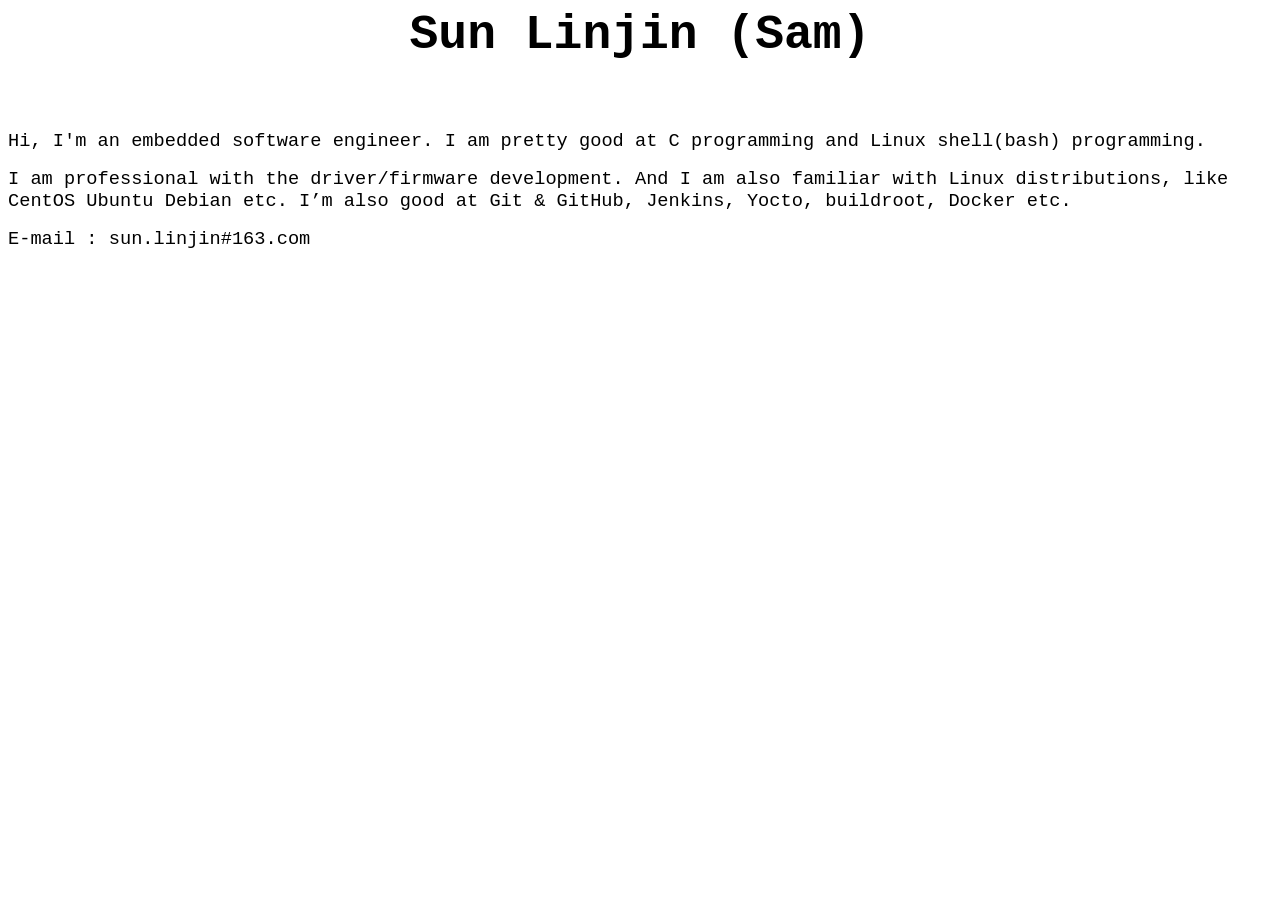
==== commit 65d15c9b: "Not satisfied, so make this repo private. and the webpage can not access anymore." ====
--- a/index.html
+++ b/index.html
@@ -5,9 +5,10 @@
 	<title></title>
 	<meta name="generator" content="LibreOffice 6.0.7.3 (Linux)"/>
 	<meta name="created" content="00:00:00"/>
-	<meta name="changed" content="2020-04-10T16:03:41.180503590"/>
+	<meta name="changed" content="2020-04-10T16:11:20.432883574"/>
 	<meta name="Originator" content="Microsoft Word 15"/>
 	<meta name="ProgId" content="Word.Document"/>
+	<meta name="created" content="00:00:00">
 	<!--[if !mso]>
 <style>
 v\:* {behavior:url(#default#VML);}
@@ -672,50 +673,26 @@
   <o:idmap v:ext="edit" data="1"/>
  </o:shapelayout></xml><![endif]-->
 	<style type="text/css">
+		@page { size: landscape; margin: 3cm }
 		p { color: #000000 }
+		td p { color: #000000 }
 	</style>
 </head>
-<body lang="en-AU" text="#000000" bgcolor="#bfbfbf" dir="ltr">
-<p lang="en-US" class="msonormal" align="center"><font face="Courier New"><font size="7" style="font-size: 36pt"><b>Sun
+<body lang="en-AU" text="#000000" dir="ltr">
+<p lang="en-US" align="center"><font face="Courier New"><font size="7" style="font-size: 36pt"><b>Sun
 Linjin (Sam)</b></font></font></p>
-<p class="msonormal">&nbsp;</p>
-<center>
-	<table width="959" cellpadding="0" cellspacing="0">
-		<col width="362">
-		<col width="597">
-		<tr>
-			<td width="362" style="border: none; padding: 0cm">
-				<p class="msonormal" align="center"><a name="_x0000_i1025"></a><img src="index_files/image001.jpg" name="Image1" align="bottom" width="192" height="211" border="0"/>
+<p><br/>
+<br/>
+
 </p>
-			</td>
-			<td width="597" style="border: none; padding: 0cm">
-				<p class="msonormal" style="margin-left: 0.74cm"><font color="#000000"><font face="Courier New"><font size="4" style="font-size: 14pt"><span lang="en-US">Hi,
-				I'm an embedded software engineer.</span></font></font></font></p>
-				<p lang="en-US" class="msonormal" style="margin-left: 0.74cm"><font face="Courier New"><font size="4" style="font-size: 14pt">I
-				am pretty good at C programming and Linux shell(bash)
-				programming.</font></font></p>
-				<p lang="en-US" class="msonormal" style="margin-left: 0.74cm"><font face="Courier New"><font size="4" style="font-size: 14pt">I
-				am professional with the driver/firmware development. And I am
-				also familiar with  Linux distributions, like CentOS Ubuntu
-				Debian etc. I’m also good at Git &amp; GitHub, Jenkins, Yocto,
-				buildroot, Docker etc.</font></font></p>
-				<p lang="en-US" class="msonormal" style="margin-left: 0.74cm"><font face="Courier New"><font size="4" style="font-size: 14pt">sun.linjin@163.com</font></font></p>
-			</td>
-		</tr>
-		<tr>
-			<td width="362" style="border: none; padding: 0cm">
-				<p class="msonormal" align="center"><br/>
-
-				</p>
-			</td>
-			<td width="597" style="border: none; padding: 0cm">
-				<p class="msonormal" style="margin-left: 0.74cm"><br/>
-
-				</p>
-			</td>
-		</tr>
-	</table>
-</center>
-<p class="msonormal">&nbsp;</p>
+<p><font color="#000000"><font face="Courier New"><font size="4" style="font-size: 14pt"><span lang="en-US">	Hi,
+I'm an embedded software engineer. </span></font></font></font><font face="Courier New"><font size="4" style="font-size: 14pt"><span lang="en-US">I
+am pretty good at C programming and Linux shell(bash) programming.</span></font></font></p>
+<p lang="en-US"><font face="Courier New"><font size="4" style="font-size: 14pt">	I
+am professional with the driver/firmware development. And I am also
+familiar with Linux distributions, like CentOS Ubuntu Debian etc. I’m
+also good at Git &amp; GitHub, Jenkins, Yocto, buildroot, Docker etc.</font></font></p>
+<p lang="en-US"><font face="Courier New"><font size="4" style="font-size: 14pt">E-mail
+: sun.linjin#163.com</font></font></p>
 </body>
 </html>
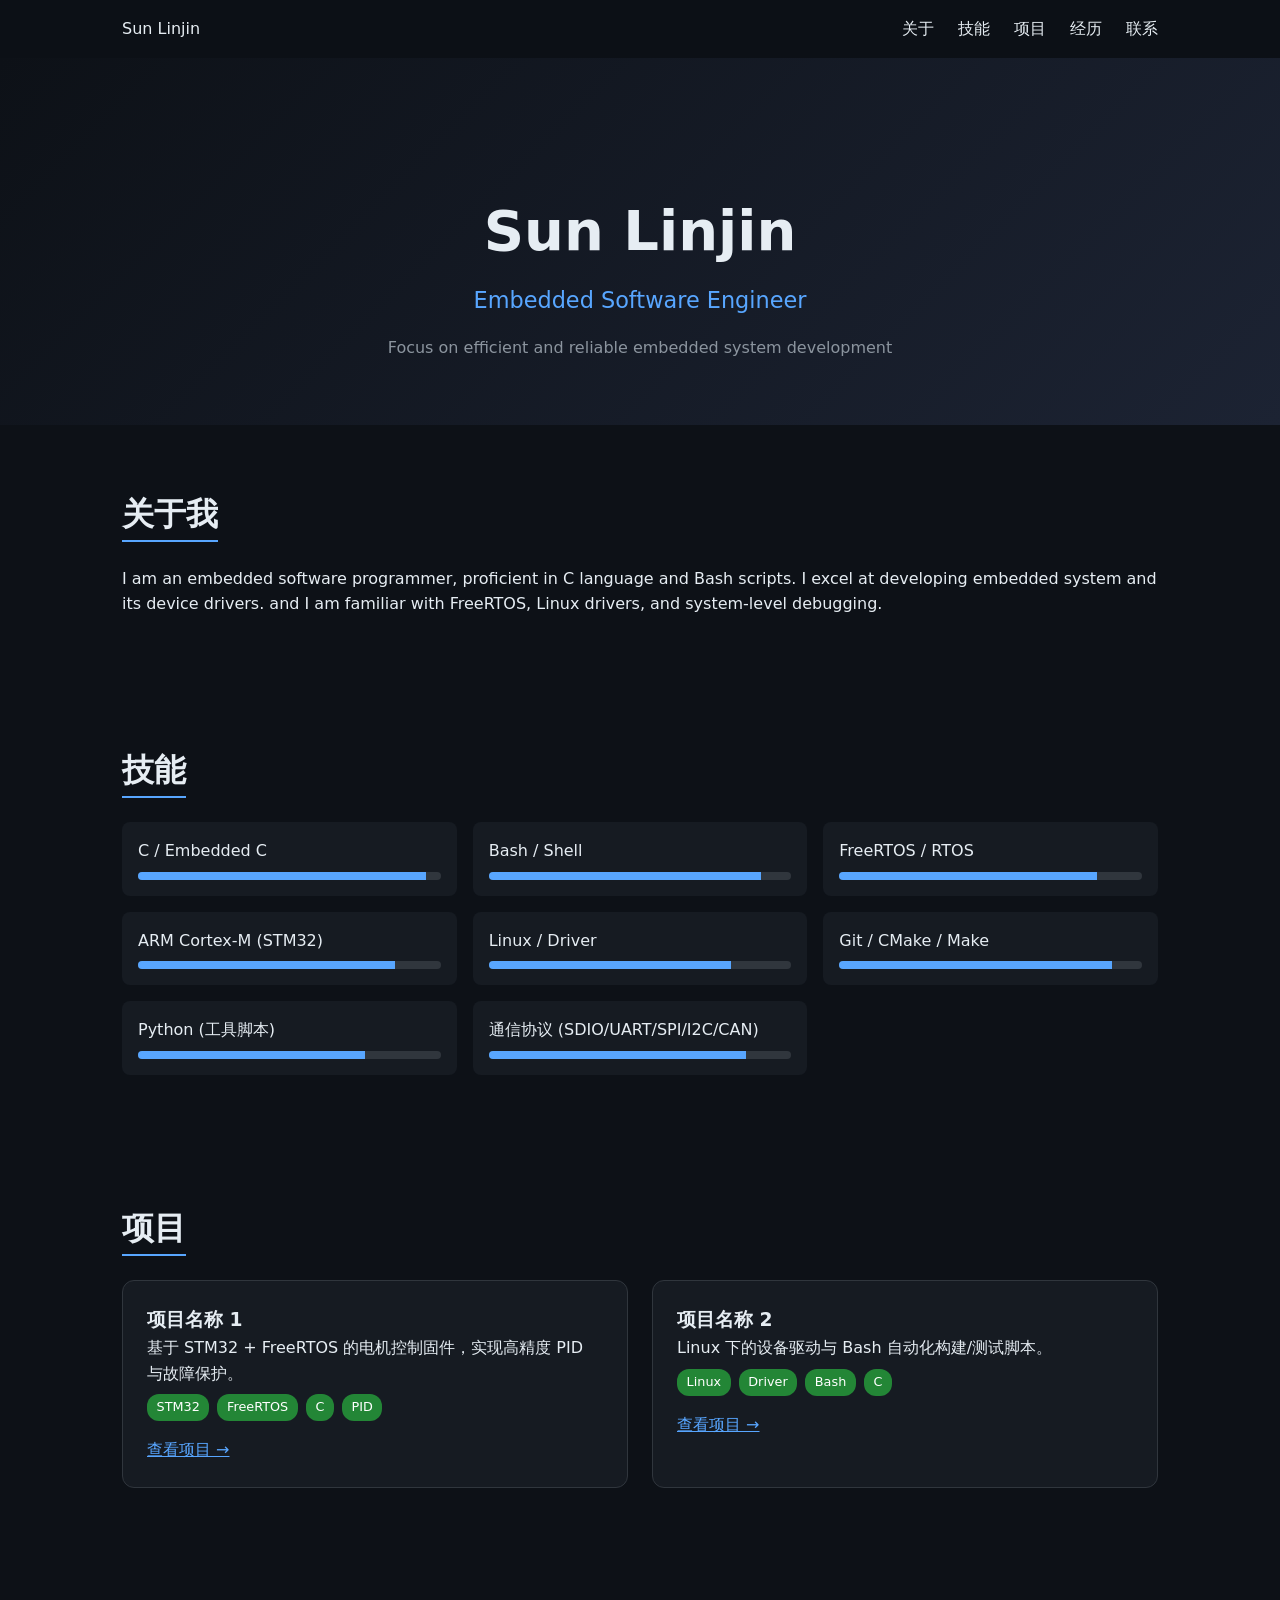
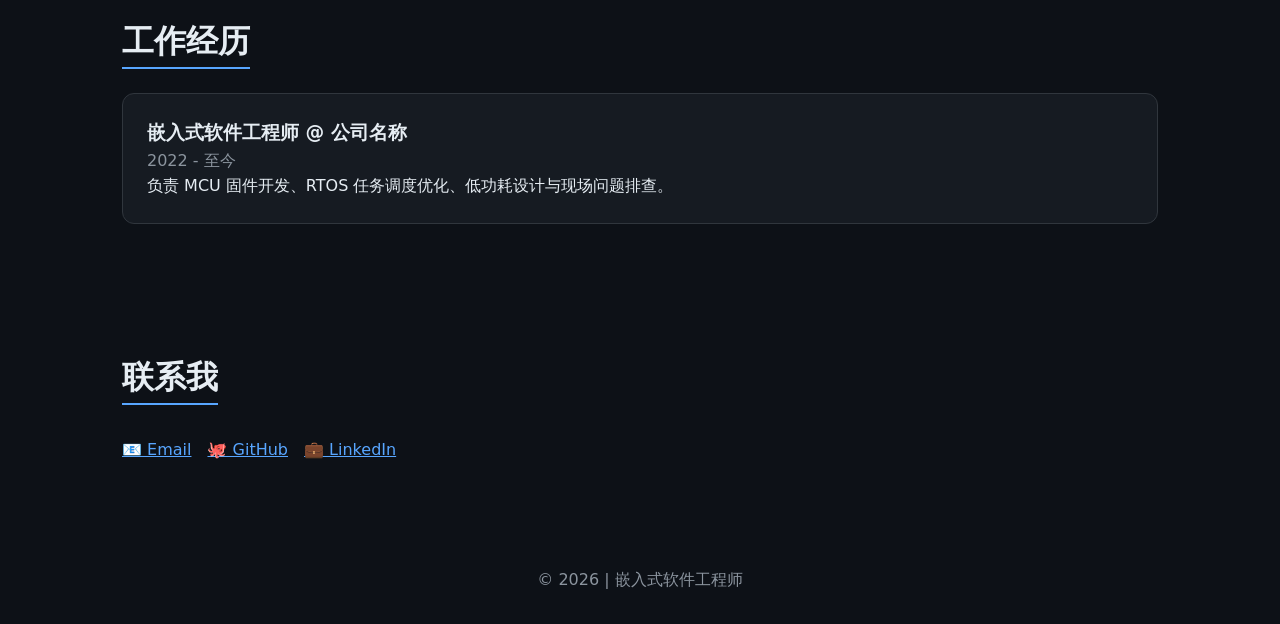
==== commit 2e0dce0f: "init from Grok AI" ====
--- a/index.html
+++ b/index.html
@@ -1,698 +1,61 @@
-<!DOCTYPE HTML PUBLIC "-//W3C//DTD HTML 4.0 Transitional//EN">
-<html>
+<!DOCTYPE html>
+<html lang="zh-CN">
 <head>
-	<meta http-equiv="content-type" content="text/html; charset=utf-8"/>
-	<title></title>
-	<meta name="generator" content="LibreOffice 6.0.7.3 (Linux)"/>
-	<meta name="created" content="00:00:00"/>
-	<meta name="changed" content="2020-04-10T16:11:20.432883574"/>
-	<meta name="Originator" content="Microsoft Word 15"/>
-	<meta name="ProgId" content="Word.Document"/>
-	<meta name="created" content="00:00:00">
-	<!--[if !mso]>
-<style>
-v\:* {behavior:url(#default#VML);}
-o\:* {behavior:url(#default#VML);}
-w\:* {behavior:url(#default#VML);}
-.shape {behavior:url(#default#VML);}
-</style>
-<![endif]-->
-	<!--[if gte mso 9]><xml>
- <w:WordDocument>
-  <w:View>Print</w:View>
-  <w:TrackMoves>false</w:TrackMoves>
-  <w:TrackFormatting/>
-  <w:ValidateAgainstSchemas/>
-  <w:SaveIfXMLInvalid>false</w:SaveIfXMLInvalid>
-  <w:IgnoreMixedContent>false</w:IgnoreMixedContent>
-  <w:AlwaysShowPlaceholderText>false</w:AlwaysShowPlaceholderText>
-  <w:DoNotPromoteQF/>
-  <w:LidThemeOther>EN-US</w:LidThemeOther>
-  <w:LidThemeAsian>ZH-CN</w:LidThemeAsian>
-  <w:LidThemeComplexScript>X-NONE</w:LidThemeComplexScript>
-  <w:Compatibility>
-   <w:BreakWrappedTables/>
-   <w:SplitPgBreakAndParaMark/>
-   <w:UseFELayout/>
-  </w:Compatibility>
-  <w:BrowserLevel>MicrosoftInternetExplorer4</w:BrowserLevel>
-  <m:mathPr>
-   <m:mathFont m:val="Cambria Math"/>
-   <m:brkBin m:val="before"/>
-   <m:brkBinSub m:val="&#45;-"/>
-   <m:smallFrac m:val="off"/>
-   <m:dispDef/>
-   <m:lMargin m:val="0"/>
-   <m:rMargin m:val="0"/>
-   <m:defJc m:val="centerGroup"/>
-   <m:wrapIndent m:val="1440"/>
-   <m:intLim m:val="subSup"/>
-   <m:naryLim m:val="undOvr"/>
-  </m:mathPr></w:WordDocument>
-</xml><![endif]-->
-	<!--[if gte mso 9]><xml>
- <w:LatentStyles DefLockedState="false" DefUnhideWhenUsed="false"
-  DefSemiHidden="false" DefQFormat="false" DefPriority="99"
-  LatentStyleCount="377">
-  <w:LsdException Locked="false" Priority="0" QFormat="true" Name="Normal"/>
-  <w:LsdException Locked="false" Priority="9" QFormat="true" Name="heading 1"/>
-  <w:LsdException Locked="false" Priority="9" SemiHidden="true"
-   UnhideWhenUsed="true" QFormat="true" Name="heading 2"/>
-  <w:LsdException Locked="false" Priority="9" SemiHidden="true"
-   UnhideWhenUsed="true" QFormat="true" Name="heading 3"/>
-  <w:LsdException Locked="false" Priority="9" SemiHidden="true"
-   UnhideWhenUsed="true" QFormat="true" Name="heading 4"/>
-  <w:LsdException Locked="false" Priority="9" SemiHidden="true"
-   UnhideWhenUsed="true" QFormat="true" Name="heading 5"/>
-  <w:LsdException Locked="false" Priority="9" SemiHidden="true"
-   UnhideWhenUsed="true" QFormat="true" Name="heading 6"/>
-  <w:LsdException Locked="false" Priority="9" SemiHidden="true"
-   UnhideWhenUsed="true" QFormat="true" Name="heading 7"/>
-  <w:LsdException Locked="false" Priority="9" SemiHidden="true"
-   UnhideWhenUsed="true" QFormat="true" Name="heading 8"/>
-  <w:LsdException Locked="false" Priority="9" SemiHidden="true"
-   UnhideWhenUsed="true" QFormat="true" Name="heading 9"/>
-  <w:LsdException Locked="false" SemiHidden="true" UnhideWhenUsed="true"
-   Name="index 1"/>
-  <w:LsdException Locked="false" SemiHidden="true" UnhideWhenUsed="true"
-   Name="index 2"/>
-  <w:LsdException Locked="false" SemiHidden="true" UnhideWhenUsed="true"
-   Name="index 3"/>
-  <w:LsdException Locked="false" SemiHidden="true" UnhideWhenUsed="true"
-   Name="index 4"/>
-  <w:LsdException Locked="false" SemiHidden="true" UnhideWhenUsed="true"
-   Name="index 5"/>
-  <w:LsdException Locked="false" SemiHidden="true" UnhideWhenUsed="true"
-   Name="index 6"/>
-  <w:LsdException Locked="false" SemiHidden="true" UnhideWhenUsed="true"
-   Name="index 7"/>
-  <w:LsdException Locked="false" SemiHidden="true" UnhideWhenUsed="true"
-   Name="index 8"/>
-  <w:LsdException Locked="false" SemiHidden="true" UnhideWhenUsed="true"
-   Name="index 9"/>
-  <w:LsdException Locked="false" Priority="39" SemiHidden="true"
-   UnhideWhenUsed="true" Name="toc 1"/>
-  <w:LsdException Locked="false" Priority="39" SemiHidden="true"
-   UnhideWhenUsed="true" Name="toc 2"/>
-  <w:LsdException Locked="false" Priority="39" SemiHidden="true"
-   UnhideWhenUsed="true" Name="toc 3"/>
-  <w:LsdException Locked="false" Priority="39" SemiHidden="true"
-   UnhideWhenUsed="true" Name="toc 4"/>
-  <w:LsdException Locked="false" Priority="39" SemiHidden="true"
-   UnhideWhenUsed="true" Name="toc 5"/>
-  <w:LsdException Locked="false" Priority="39" SemiHidden="true"
-   UnhideWhenUsed="true" Name="toc 6"/>
-  <w:LsdException Locked="false" Priority="39" SemiHidden="true"
-   UnhideWhenUsed="true" Name="toc 7"/>
-  <w:LsdException Locked="false" Priority="39" SemiHidden="true"
-   UnhideWhenUsed="true" Name="toc 8"/>
-  <w:LsdException Locked="false" Priority="39" SemiHidden="true"
-   UnhideWhenUsed="true" Name="toc 9"/>
-  <w:LsdException Locked="false" SemiHidden="true" UnhideWhenUsed="true"
-   Name="Normal Indent"/>
-  <w:LsdException Locked="false" SemiHidden="true" UnhideWhenUsed="true"
-   Name="footnote text"/>
-  <w:LsdException Locked="false" SemiHidden="true" UnhideWhenUsed="true"
-   Name="annotation text"/>
-  <w:LsdException Locked="false" SemiHidden="true" UnhideWhenUsed="true"
-   Name="header"/>
-  <w:LsdException Locked="false" SemiHidden="true" UnhideWhenUsed="true"
-   Name="footer"/>
-  <w:LsdException Locked="false" SemiHidden="true" UnhideWhenUsed="true"
-   Name="index heading"/>
-  <w:LsdException Locked="false" Priority="35" SemiHidden="true"
-   UnhideWhenUsed="true" QFormat="true" Name="caption"/>
-  <w:LsdException Locked="false" SemiHidden="true" UnhideWhenUsed="true"
-   Name="table of figures"/>
-  <w:LsdException Locked="false" SemiHidden="true" UnhideWhenUsed="true"
-   Name="envelope address"/>
-  <w:LsdException Locked="false" SemiHidden="true" UnhideWhenUsed="true"
-   Name="envelope return"/>
-  <w:LsdException Locked="false" SemiHidden="true" UnhideWhenUsed="true"
-   Name="footnote reference"/>
-  <w:LsdException Locked="false" SemiHidden="true" UnhideWhenUsed="true"
-   Name="annotation reference"/>
-  <w:LsdException Locked="false" SemiHidden="true" UnhideWhenUsed="true"
-   Name="line number"/>
-  <w:LsdException Locked="false" SemiHidden="true" UnhideWhenUsed="true"
-   Name="page number"/>
-  <w:LsdException Locked="false" SemiHidden="true" UnhideWhenUsed="true"
-   Name="endnote reference"/>
-  <w:LsdException Locked="false" SemiHidden="true" UnhideWhenUsed="true"
-   Name="endnote text"/>
-  <w:LsdException Locked="false" SemiHidden="true" UnhideWhenUsed="true"
-   Name="table of authorities"/>
-  <w:LsdException Locked="false" SemiHidden="true" UnhideWhenUsed="true"
-   Name="macro"/>
-  <w:LsdException Locked="false" SemiHidden="true" UnhideWhenUsed="true"
-   Name="toa heading"/>
-  <w:LsdException Locked="false" SemiHidden="true" UnhideWhenUsed="true"
-   Name="List"/>
-  <w:LsdException Locked="false" SemiHidden="true" UnhideWhenUsed="true"
-   Name="List Bullet"/>
-  <w:LsdException Locked="false" SemiHidden="true" UnhideWhenUsed="true"
-   Name="List Number"/>
-  <w:LsdException Locked="false" SemiHidden="true" UnhideWhenUsed="true"
-   Name="List 2"/>
-  <w:LsdException Locked="false" SemiHidden="true" UnhideWhenUsed="true"
-   Name="List 3"/>
-  <w:LsdException Locked="false" SemiHidden="true" UnhideWhenUsed="true"
-   Name="List 4"/>
-  <w:LsdException Locked="false" SemiHidden="true" UnhideWhenUsed="true"
-   Name="List 5"/>
-  <w:LsdException Locked="false" SemiHidden="true" UnhideWhenUsed="true"
-   Name="List Bullet 2"/>
-  <w:LsdException Locked="false" SemiHidden="true" UnhideWhenUsed="true"
-   Name="List Bullet 3"/>
-  <w:LsdException Locked="false" SemiHidden="true" UnhideWhenUsed="true"
-   Name="List Bullet 4"/>
-  <w:LsdException Locked="false" SemiHidden="true" UnhideWhenUsed="true"
-   Name="List Bullet 5"/>
-  <w:LsdException Locked="false" SemiHidden="true" UnhideWhenUsed="true"
-   Name="List Number 2"/>
-  <w:LsdException Locked="false" SemiHidden="true" UnhideWhenUsed="true"
-   Name="List Number 3"/>
-  <w:LsdException Locked="false" SemiHidden="true" UnhideWhenUsed="true"
-   Name="List Number 4"/>
-  <w:LsdException Locked="false" SemiHidden="true" UnhideWhenUsed="true"
-   Name="List Number 5"/>
-  <w:LsdException Locked="false" Priority="10" QFormat="true" Name="Title"/>
-  <w:LsdException Locked="false" SemiHidden="true" UnhideWhenUsed="true"
-   Name="Closing"/>
-  <w:LsdException Locked="false" SemiHidden="true" UnhideWhenUsed="true"
-   Name="Signature"/>
-  <w:LsdException Locked="false" Priority="1" SemiHidden="true"
-   UnhideWhenUsed="true" Name="Default Paragraph Font"/>
-  <w:LsdException Locked="false" SemiHidden="true" UnhideWhenUsed="true"
-   Name="Body Text"/>
-  <w:LsdException Locked="false" SemiHidden="true" UnhideWhenUsed="true"
-   Name="Body Text Indent"/>
-  <w:LsdException Locked="false" SemiHidden="true" UnhideWhenUsed="true"
-   Name="List Continue"/>
-  <w:LsdException Locked="false" SemiHidden="true" UnhideWhenUsed="true"
-   Name="List Continue 2"/>
-  <w:LsdException Locked="false" SemiHidden="true" UnhideWhenUsed="true"
-   Name="List Continue 3"/>
-  <w:LsdException Locked="false" SemiHidden="true" UnhideWhenUsed="true"
-   Name="List Continue 4"/>
-  <w:LsdException Locked="false" SemiHidden="true" UnhideWhenUsed="true"
-   Name="List Continue 5"/>
-  <w:LsdException Locked="false" SemiHidden="true" UnhideWhenUsed="true"
-   Name="Message Header"/>
-  <w:LsdException Locked="false" Priority="11" QFormat="true" Name="Subtitle"/>
-  <w:LsdException Locked="false" SemiHidden="true" UnhideWhenUsed="true"
-   Name="Salutation"/>
-  <w:LsdException Locked="false" SemiHidden="true" UnhideWhenUsed="true"
-   Name="Date"/>
-  <w:LsdException Locked="false" SemiHidden="true" UnhideWhenUsed="true"
-   Name="Body Text First Indent"/>
-  <w:LsdException Locked="false" SemiHidden="true" UnhideWhenUsed="true"
-   Name="Body Text First Indent 2"/>
-  <w:LsdException Locked="false" SemiHidden="true" UnhideWhenUsed="true"
-   Name="Note Heading"/>
-  <w:LsdException Locked="false" SemiHidden="true" UnhideWhenUsed="true"
-   Name="Body Text 2"/>
-  <w:LsdException Locked="false" SemiHidden="true" UnhideWhenUsed="true"
-   Name="Body Text 3"/>
-  <w:LsdException Locked="false" SemiHidden="true" UnhideWhenUsed="true"
-   Name="Body Text Indent 2"/>
-  <w:LsdException Locked="false" SemiHidden="true" UnhideWhenUsed="true"
-   Name="Body Text Indent 3"/>
-  <w:LsdException Locked="false" SemiHidden="true" UnhideWhenUsed="true"
-   Name="Block Text"/>
-  <w:LsdException Locked="false" SemiHidden="true" UnhideWhenUsed="true"
-   Name="Hyperlink"/>
-  <w:LsdException Locked="false" SemiHidden="true" UnhideWhenUsed="true"
-   Name="FollowedHyperlink"/>
-  <w:LsdException Locked="false" Priority="22" QFormat="true" Name="Strong"/>
-  <w:LsdException Locked="false" Priority="20" QFormat="true" Name="Emphasis"/>
-  <w:LsdException Locked="false" SemiHidden="true" UnhideWhenUsed="true"
-   Name="Document Map"/>
-  <w:LsdException Locked="false" SemiHidden="true" UnhideWhenUsed="true"
-   Name="Plain Text"/>
-  <w:LsdException Locked="false" SemiHidden="true" UnhideWhenUsed="true"
-   Name="E-mail Signature"/>
-  <w:LsdException Locked="false" SemiHidden="true" UnhideWhenUsed="true"
-   Name="HTML Top of Form"/>
-  <w:LsdException Locked="false" SemiHidden="true" UnhideWhenUsed="true"
-   Name="HTML Bottom of Form"/>
-  <w:LsdException Locked="false" SemiHidden="true" UnhideWhenUsed="true"
-   Name="Normal (Web)"/>
-  <w:LsdException Locked="false" SemiHidden="true" UnhideWhenUsed="true"
-   Name="HTML Acronym"/>
-  <w:LsdException Locked="false" SemiHidden="true" UnhideWhenUsed="true"
-   Name="HTML Address"/>
-  <w:LsdException Locked="false" SemiHidden="true" UnhideWhenUsed="true"
-   Name="HTML Cite"/>
-  <w:LsdException Locked="false" SemiHidden="true" UnhideWhenUsed="true"
-   Name="HTML Code"/>
-  <w:LsdException Locked="false" SemiHidden="true" UnhideWhenUsed="true"
-   Name="HTML Definition"/>
-  <w:LsdException Locked="false" SemiHidden="true" UnhideWhenUsed="true"
-   Name="HTML Keyboard"/>
-  <w:LsdException Locked="false" SemiHidden="true" UnhideWhenUsed="true"
-   Name="HTML Preformatted"/>
-  <w:LsdException Locked="false" SemiHidden="true" UnhideWhenUsed="true"
-   Name="HTML Sample"/>
-  <w:LsdException Locked="false" SemiHidden="true" UnhideWhenUsed="true"
-   Name="HTML Typewriter"/>
-  <w:LsdException Locked="false" SemiHidden="true" UnhideWhenUsed="true"
-   Name="HTML Variable"/>
-  <w:LsdException Locked="false" SemiHidden="true" UnhideWhenUsed="true"
-   Name="Normal Table"/>
-  <w:LsdException Locked="false" SemiHidden="true" UnhideWhenUsed="true"
-   Name="annotation subject"/>
-  <w:LsdException Locked="false" SemiHidden="true" UnhideWhenUsed="true"
-   Name="No List"/>
-  <w:LsdException Locked="false" SemiHidden="true" UnhideWhenUsed="true"
-   Name="Outline List 1"/>
-  <w:LsdException Locked="false" SemiHidden="true" UnhideWhenUsed="true"
-   Name="Outline List 2"/>
-  <w:LsdException Locked="false" SemiHidden="true" UnhideWhenUsed="true"
-   Name="Outline List 3"/>
-  <w:LsdException Locked="false" SemiHidden="true" UnhideWhenUsed="true"
-   Name="Table Simple 1"/>
-  <w:LsdException Locked="false" SemiHidden="true" UnhideWhenUsed="true"
-   Name="Table Simple 2"/>
-  <w:LsdException Locked="false" SemiHidden="true" UnhideWhenUsed="true"
-   Name="Table Simple 3"/>
-  <w:LsdException Locked="false" SemiHidden="true" UnhideWhenUsed="true"
-   Name="Table Classic 1"/>
-  <w:LsdException Locked="false" SemiHidden="true" UnhideWhenUsed="true"
-   Name="Table Classic 2"/>
-  <w:LsdException Locked="false" SemiHidden="true" UnhideWhenUsed="true"
-   Name="Table Classic 3"/>
-  <w:LsdException Locked="false" SemiHidden="true" UnhideWhenUsed="true"
-   Name="Table Classic 4"/>
-  <w:LsdException Locked="false" SemiHidden="true" UnhideWhenUsed="true"
-   Name="Table Colorful 1"/>
-  <w:LsdException Locked="false" SemiHidden="true" UnhideWhenUsed="true"
-   Name="Table Colorful 2"/>
-  <w:LsdException Locked="false" SemiHidden="true" UnhideWhenUsed="true"
-   Name="Table Colorful 3"/>
-  <w:LsdException Locked="false" SemiHidden="true" UnhideWhenUsed="true"
-   Name="Table Columns 1"/>
-  <w:LsdException Locked="false" SemiHidden="true" UnhideWhenUsed="true"
-   Name="Table Columns 2"/>
-  <w:LsdException Locked="false" SemiHidden="true" UnhideWhenUsed="true"
-   Name="Table Columns 3"/>
-  <w:LsdException Locked="false" SemiHidden="true" UnhideWhenUsed="true"
-   Name="Table Columns 4"/>
-  <w:LsdException Locked="false" SemiHidden="true" UnhideWhenUsed="true"
-   Name="Table Columns 5"/>
-  <w:LsdException Locked="false" SemiHidden="true" UnhideWhenUsed="true"
-   Name="Table Grid 1"/>
-  <w:LsdException Locked="false" SemiHidden="true" UnhideWhenUsed="true"
-   Name="Table Grid 2"/>
-  <w:LsdException Locked="false" SemiHidden="true" UnhideWhenUsed="true"
-   Name="Table Grid 3"/>
-  <w:LsdException Locked="false" SemiHidden="true" UnhideWhenUsed="true"
-   Name="Table Grid 4"/>
-  <w:LsdException Locked="false" SemiHidden="true" UnhideWhenUsed="true"
-   Name="Table Grid 5"/>
-  <w:LsdException Locked="false" SemiHidden="true" UnhideWhenUsed="true"
-   Name="Table Grid 6"/>
-  <w:LsdException Locked="false" SemiHidden="true" UnhideWhenUsed="true"
-   Name="Table Grid 7"/>
-  <w:LsdException Locked="false" SemiHidden="true" UnhideWhenUsed="true"
-   Name="Table Grid 8"/>
-  <w:LsdException Locked="false" SemiHidden="true" UnhideWhenUsed="true"
-   Name="Table List 1"/>
-  <w:LsdException Locked="false" SemiHidden="true" UnhideWhenUsed="true"
-   Name="Table List 2"/>
-  <w:LsdException Locked="false" SemiHidden="true" UnhideWhenUsed="true"
-   Name="Table List 3"/>
-  <w:LsdException Locked="false" SemiHidden="true" UnhideWhenUsed="true"
-   Name="Table List 4"/>
-  <w:LsdException Locked="false" SemiHidden="true" UnhideWhenUsed="true"
-   Name="Table List 5"/>
-  <w:LsdException Locked="false" SemiHidden="true" UnhideWhenUsed="true"
-   Name="Table List 6"/>
-  <w:LsdException Locked="false" SemiHidden="true" UnhideWhenUsed="true"
-   Name="Table List 7"/>
-  <w:LsdException Locked="false" SemiHidden="true" UnhideWhenUsed="true"
-   Name="Table List 8"/>
-  <w:LsdException Locked="false" SemiHidden="true" UnhideWhenUsed="true"
-   Name="Table 3D effects 1"/>
-  <w:LsdException Locked="false" SemiHidden="true" UnhideWhenUsed="true"
-   Name="Table 3D effects 2"/>
-  <w:LsdException Locked="false" SemiHidden="true" UnhideWhenUsed="true"
-   Name="Table 3D effects 3"/>
-  <w:LsdException Locked="false" SemiHidden="true" UnhideWhenUsed="true"
-   Name="Table Contemporary"/>
-  <w:LsdException Locked="false" SemiHidden="true" UnhideWhenUsed="true"
-   Name="Table Elegant"/>
-  <w:LsdException Locked="false" SemiHidden="true" UnhideWhenUsed="true"
-   Name="Table Professional"/>
-  <w:LsdException Locked="false" SemiHidden="true" UnhideWhenUsed="true"
-   Name="Table Subtle 1"/>
-  <w:LsdException Locked="false" SemiHidden="true" UnhideWhenUsed="true"
-   Name="Table Subtle 2"/>
-  <w:LsdException Locked="false" SemiHidden="true" UnhideWhenUsed="true"
-   Name="Table Web 1"/>
-  <w:LsdException Locked="false" SemiHidden="true" UnhideWhenUsed="true"
-   Name="Table Web 2"/>
-  <w:LsdException Locked="false" SemiHidden="true" UnhideWhenUsed="true"
-   Name="Table Web 3"/>
-  <w:LsdException Locked="false" SemiHidden="true" UnhideWhenUsed="true"
-   Name="Balloon Text"/>
-  <w:LsdException Locked="false" Priority="39" Name="Table Grid"/>
-  <w:LsdException Locked="false" SemiHidden="true" UnhideWhenUsed="true"
-   Name="Table Theme"/>
-  <w:LsdException Locked="false" SemiHidden="true" Name="Placeholder Text"/>
-  <w:LsdException Locked="false" Priority="1" QFormat="true" Name="No Spacing"/>
-  <w:LsdException Locked="false" Priority="60" Name="Light Shading"/>
-  <w:LsdException Locked="false" Priority="61" Name="Light List"/>
-  <w:LsdException Locked="false" Priority="62" Name="Light Grid"/>
-  <w:LsdException Locked="false" Priority="63" Name="Medium Shading 1"/>
-  <w:LsdException Locked="false" Priority="64" Name="Medium Shading 2"/>
-  <w:LsdException Locked="false" Priority="65" Name="Medium List 1"/>
-  <w:LsdException Locked="false" Priority="66" Name="Medium List 2"/>
-  <w:LsdException Locked="false" Priority="67" Name="Medium Grid 1"/>
-  <w:LsdException Locked="false" Priority="68" Name="Medium Grid 2"/>
-  <w:LsdException Locked="false" Priority="69" Name="Medium Grid 3"/>
-  <w:LsdException Locked="false" Priority="70" Name="Dark List"/>
-  <w:LsdException Locked="false" Priority="71" Name="Colorful Shading"/>
-  <w:LsdException Locked="false" Priority="72" Name="Colorful List"/>
-  <w:LsdException Locked="false" Priority="73" Name="Colorful Grid"/>
-  <w:LsdException Locked="false" Priority="60" Name="Light Shading Accent 1"/>
-  <w:LsdException Locked="false" Priority="61" Name="Light List Accent 1"/>
-  <w:LsdException Locked="false" Priority="62" Name="Light Grid Accent 1"/>
-  <w:LsdException Locked="false" Priority="63" Name="Medium Shading 1 Accent 1"/>
-  <w:LsdException Locked="false" Priority="64" Name="Medium Shading 2 Accent 1"/>
-  <w:LsdException Locked="false" Priority="65" Name="Medium List 1 Accent 1"/>
-  <w:LsdException Locked="false" SemiHidden="true" Name="Revision"/>
-  <w:LsdException Locked="false" Priority="34" QFormat="true"
-   Name="List Paragraph"/>
-  <w:LsdException Locked="false" Priority="29" QFormat="true" Name="Quote"/>
-  <w:LsdException Locked="false" Priority="30" QFormat="true"
-   Name="Intense Quote"/>
-  <w:LsdException Locked="false" Priority="66" Name="Medium List 2 Accent 1"/>
-  <w:LsdException Locked="false" Priority="67" Name="Medium Grid 1 Accent 1"/>
-  <w:LsdException Locked="false" Priority="68" Name="Medium Grid 2 Accent 1"/>
-  <w:LsdException Locked="false" Priority="69" Name="Medium Grid 3 Accent 1"/>
-  <w:LsdException Locked="false" Priority="70" Name="Dark List Accent 1"/>
-  <w:LsdException Locked="false" Priority="71" Name="Colorful Shading Accent 1"/>
-  <w:LsdException Locked="false" Priority="72" Name="Colorful List Accent 1"/>
-  <w:LsdException Locked="false" Priority="73" Name="Colorful Grid Accent 1"/>
-  <w:LsdException Locked="false" Priority="60" Name="Light Shading Accent 2"/>
-  <w:LsdException Locked="false" Priority="61" Name="Light List Accent 2"/>
-  <w:LsdException Locked="false" Priority="62" Name="Light Grid Accent 2"/>
-  <w:LsdException Locked="false" Priority="63" Name="Medium Shading 1 Accent 2"/>
-  <w:LsdException Locked="false" Priority="64" Name="Medium Shading 2 Accent 2"/>
-  <w:LsdException Locked="false" Priority="65" Name="Medium List 1 Accent 2"/>
-  <w:LsdException Locked="false" Priority="66" Name="Medium List 2 Accent 2"/>
-  <w:LsdException Locked="false" Priority="67" Name="Medium Grid 1 Accent 2"/>
-  <w:LsdException Locked="false" Priority="68" Name="Medium Grid 2 Accent 2"/>
-  <w:LsdException Locked="false" Priority="69" Name="Medium Grid 3 Accent 2"/>
-  <w:LsdException Locked="false" Priority="70" Name="Dark List Accent 2"/>
-  <w:LsdException Locked="false" Priority="71" Name="Colorful Shading Accent 2"/>
-  <w:LsdException Locked="false" Priority="72" Name="Colorful List Accent 2"/>
-  <w:LsdException Locked="false" Priority="73" Name="Colorful Grid Accent 2"/>
-  <w:LsdException Locked="false" Priority="60" Name="Light Shading Accent 3"/>
-  <w:LsdException Locked="false" Priority="61" Name="Light List Accent 3"/>
-  <w:LsdException Locked="false" Priority="62" Name="Light Grid Accent 3"/>
-  <w:LsdException Locked="false" Priority="63" Name="Medium Shading 1 Accent 3"/>
-  <w:LsdException Locked="false" Priority="64" Name="Medium Shading 2 Accent 3"/>
-  <w:LsdException Locked="false" Priority="65" Name="Medium List 1 Accent 3"/>
-  <w:LsdException Locked="false" Priority="66" Name="Medium List 2 Accent 3"/>
-  <w:LsdException Locked="false" Priority="67" Name="Medium Grid 1 Accent 3"/>
-  <w:LsdException Locked="false" Priority="68" Name="Medium Grid 2 Accent 3"/>
-  <w:LsdException Locked="false" Priority="69" Name="Medium Grid 3 Accent 3"/>
-  <w:LsdException Locked="false" Priority="70" Name="Dark List Accent 3"/>
-  <w:LsdException Locked="false" Priority="71" Name="Colorful Shading Accent 3"/>
-  <w:LsdException Locked="false" Priority="72" Name="Colorful List Accent 3"/>
-  <w:LsdException Locked="false" Priority="73" Name="Colorful Grid Accent 3"/>
-  <w:LsdException Locked="false" Priority="60" Name="Light Shading Accent 4"/>
-  <w:LsdException Locked="false" Priority="61" Name="Light List Accent 4"/>
-  <w:LsdException Locked="false" Priority="62" Name="Light Grid Accent 4"/>
-  <w:LsdException Locked="false" Priority="63" Name="Medium Shading 1 Accent 4"/>
-  <w:LsdException Locked="false" Priority="64" Name="Medium Shading 2 Accent 4"/>
-  <w:LsdException Locked="false" Priority="65" Name="Medium List 1 Accent 4"/>
-  <w:LsdException Locked="false" Priority="66" Name="Medium List 2 Accent 4"/>
-  <w:LsdException Locked="false" Priority="67" Name="Medium Grid 1 Accent 4"/>
-  <w:LsdException Locked="false" Priority="68" Name="Medium Grid 2 Accent 4"/>
-  <w:LsdException Locked="false" Priority="69" Name="Medium Grid 3 Accent 4"/>
-  <w:LsdException Locked="false" Priority="70" Name="Dark List Accent 4"/>
-  <w:LsdException Locked="false" Priority="71" Name="Colorful Shading Accent 4"/>
-  <w:LsdException Locked="false" Priority="72" Name="Colorful List Accent 4"/>
-  <w:LsdException Locked="false" Priority="73" Name="Colorful Grid Accent 4"/>
-  <w:LsdException Locked="false" Priority="60" Name="Light Shading Accent 5"/>
-  <w:LsdException Locked="false" Priority="61" Name="Light List Accent 5"/>
-  <w:LsdException Locked="false" Priority="62" Name="Light Grid Accent 5"/>
-  <w:LsdException Locked="false" Priority="63" Name="Medium Shading 1 Accent 5"/>
-  <w:LsdException Locked="false" Priority="64" Name="Medium Shading 2 Accent 5"/>
-  <w:LsdException Locked="false" Priority="65" Name="Medium List 1 Accent 5"/>
-  <w:LsdException Locked="false" Priority="66" Name="Medium List 2 Accent 5"/>
-  <w:LsdException Locked="false" Priority="67" Name="Medium Grid 1 Accent 5"/>
-  <w:LsdException Locked="false" Priority="68" Name="Medium Grid 2 Accent 5"/>
-  <w:LsdException Locked="false" Priority="69" Name="Medium Grid 3 Accent 5"/>
-  <w:LsdException Locked="false" Priority="70" Name="Dark List Accent 5"/>
-  <w:LsdException Locked="false" Priority="71" Name="Colorful Shading Accent 5"/>
-  <w:LsdException Locked="false" Priority="72" Name="Colorful List Accent 5"/>
-  <w:LsdException Locked="false" Priority="73" Name="Colorful Grid Accent 5"/>
-  <w:LsdException Locked="false" Priority="60" Name="Light Shading Accent 6"/>
-  <w:LsdException Locked="false" Priority="61" Name="Light List Accent 6"/>
-  <w:LsdException Locked="false" Priority="62" Name="Light Grid Accent 6"/>
-  <w:LsdException Locked="false" Priority="63" Name="Medium Shading 1 Accent 6"/>
-  <w:LsdException Locked="false" Priority="64" Name="Medium Shading 2 Accent 6"/>
-  <w:LsdException Locked="false" Priority="65" Name="Medium List 1 Accent 6"/>
-  <w:LsdException Locked="false" Priority="66" Name="Medium List 2 Accent 6"/>
-  <w:LsdException Locked="false" Priority="67" Name="Medium Grid 1 Accent 6"/>
-  <w:LsdException Locked="false" Priority="68" Name="Medium Grid 2 Accent 6"/>
-  <w:LsdException Locked="false" Priority="69" Name="Medium Grid 3 Accent 6"/>
-  <w:LsdException Locked="false" Priority="70" Name="Dark List Accent 6"/>
-  <w:LsdException Locked="false" Priority="71" Name="Colorful Shading Accent 6"/>
-  <w:LsdException Locked="false" Priority="72" Name="Colorful List Accent 6"/>
-  <w:LsdException Locked="false" Priority="73" Name="Colorful Grid Accent 6"/>
-  <w:LsdException Locked="false" Priority="19" QFormat="true"
-   Name="Subtle Emphasis"/>
-  <w:LsdException Locked="false" Priority="21" QFormat="true"
-   Name="Intense Emphasis"/>
-  <w:LsdException Locked="false" Priority="31" QFormat="true"
-   Name="Subtle Reference"/>
-  <w:LsdException Locked="false" Priority="32" QFormat="true"
-   Name="Intense Reference"/>
-  <w:LsdException Locked="false" Priority="33" QFormat="true" Name="Book Title"/>
-  <w:LsdException Locked="false" Priority="37" SemiHidden="true"
-   UnhideWhenUsed="true" Name="Bibliography"/>
-  <w:LsdException Locked="false" Priority="39" SemiHidden="true"
-   UnhideWhenUsed="true" QFormat="true" Name="TOC Heading"/>
-  <w:LsdException Locked="false" Priority="41" Name="Plain Table 1"/>
-  <w:LsdException Locked="false" Priority="42" Name="Plain Table 2"/>
-  <w:LsdException Locked="false" Priority="43" Name="Plain Table 3"/>
-  <w:LsdException Locked="false" Priority="44" Name="Plain Table 4"/>
-  <w:LsdException Locked="false" Priority="45" Name="Plain Table 5"/>
-  <w:LsdException Locked="false" Priority="40" Name="Grid Table Light"/>
-  <w:LsdException Locked="false" Priority="46" Name="Grid Table 1 Light"/>
-  <w:LsdException Locked="false" Priority="47" Name="Grid Table 2"/>
-  <w:LsdException Locked="false" Priority="48" Name="Grid Table 3"/>
-  <w:LsdException Locked="false" Priority="49" Name="Grid Table 4"/>
-  <w:LsdException Locked="false" Priority="50" Name="Grid Table 5 Dark"/>
-  <w:LsdException Locked="false" Priority="51" Name="Grid Table 6 Colorful"/>
-  <w:LsdException Locked="false" Priority="52" Name="Grid Table 7 Colorful"/>
-  <w:LsdException Locked="false" Priority="46"
-   Name="Grid Table 1 Light Accent 1"/>
-  <w:LsdException Locked="false" Priority="47" Name="Grid Table 2 Accent 1"/>
-  <w:LsdException Locked="false" Priority="48" Name="Grid Table 3 Accent 1"/>
-  <w:LsdException Locked="false" Priority="49" Name="Grid Table 4 Accent 1"/>
-  <w:LsdException Locked="false" Priority="50" Name="Grid Table 5 Dark Accent 1"/>
-  <w:LsdException Locked="false" Priority="51"
-   Name="Grid Table 6 Colorful Accent 1"/>
-  <w:LsdException Locked="false" Priority="52"
-   Name="Grid Table 7 Colorful Accent 1"/>
-  <w:LsdException Locked="false" Priority="46"
-   Name="Grid Table 1 Light Accent 2"/>
-  <w:LsdException Locked="false" Priority="47" Name="Grid Table 2 Accent 2"/>
-  <w:LsdException Locked="false" Priority="48" Name="Grid Table 3 Accent 2"/>
-  <w:LsdException Locked="false" Priority="49" Name="Grid Table 4 Accent 2"/>
-  <w:LsdException Locked="false" Priority="50" Name="Grid Table 5 Dark Accent 2"/>
-  <w:LsdException Locked="false" Priority="51"
-   Name="Grid Table 6 Colorful Accent 2"/>
-  <w:LsdException Locked="false" Priority="52"
-   Name="Grid Table 7 Colorful Accent 2"/>
-  <w:LsdException Locked="false" Priority="46"
-   Name="Grid Table 1 Light Accent 3"/>
-  <w:LsdException Locked="false" Priority="47" Name="Grid Table 2 Accent 3"/>
-  <w:LsdException Locked="false" Priority="48" Name="Grid Table 3 Accent 3"/>
-  <w:LsdException Locked="false" Priority="49" Name="Grid Table 4 Accent 3"/>
-  <w:LsdException Locked="false" Priority="50" Name="Grid Table 5 Dark Accent 3"/>
-  <w:LsdException Locked="false" Priority="51"
-   Name="Grid Table 6 Colorful Accent 3"/>
-  <w:LsdException Locked="false" Priority="52"
-   Name="Grid Table 7 Colorful Accent 3"/>
-  <w:LsdException Locked="false" Priority="46"
-   Name="Grid Table 1 Light Accent 4"/>
-  <w:LsdException Locked="false" Priority="47" Name="Grid Table 2 Accent 4"/>
-  <w:LsdException Locked="false" Priority="48" Name="Grid Table 3 Accent 4"/>
-  <w:LsdException Locked="false" Priority="49" Name="Grid Table 4 Accent 4"/>
-  <w:LsdException Locked="false" Priority="50" Name="Grid Table 5 Dark Accent 4"/>
-  <w:LsdException Locked="false" Priority="51"
-   Name="Grid Table 6 Colorful Accent 4"/>
-  <w:LsdException Locked="false" Priority="52"
-   Name="Grid Table 7 Colorful Accent 4"/>
-  <w:LsdException Locked="false" Priority="46"
-   Name="Grid Table 1 Light Accent 5"/>
-  <w:LsdException Locked="false" Priority="47" Name="Grid Table 2 Accent 5"/>
-  <w:LsdException Locked="false" Priority="48" Name="Grid Table 3 Accent 5"/>
-  <w:LsdException Locked="false" Priority="49" Name="Grid Table 4 Accent 5"/>
-  <w:LsdException Locked="false" Priority="50" Name="Grid Table 5 Dark Accent 5"/>
-  <w:LsdException Locked="false" Priority="51"
-   Name="Grid Table 6 Colorful Accent 5"/>
-  <w:LsdException Locked="false" Priority="52"
-   Name="Grid Table 7 Colorful Accent 5"/>
-  <w:LsdException Locked="false" Priority="46"
-   Name="Grid Table 1 Light Accent 6"/>
-  <w:LsdException Locked="false" Priority="47" Name="Grid Table 2 Accent 6"/>
-  <w:LsdException Locked="false" Priority="48" Name="Grid Table 3 Accent 6"/>
-  <w:LsdException Locked="false" Priority="49" Name="Grid Table 4 Accent 6"/>
-  <w:LsdException Locked="false" Priority="50" Name="Grid Table 5 Dark Accent 6"/>
-  <w:LsdException Locked="false" Priority="51"
-   Name="Grid Table 6 Colorful Accent 6"/>
-  <w:LsdException Locked="false" Priority="52"
-   Name="Grid Table 7 Colorful Accent 6"/>
-  <w:LsdException Locked="false" Priority="46" Name="List Table 1 Light"/>
-  <w:LsdException Locked="false" Priority="47" Name="List Table 2"/>
-  <w:LsdException Locked="false" Priority="48" Name="List Table 3"/>
-  <w:LsdException Locked="false" Priority="49" Name="List Table 4"/>
-  <w:LsdException Locked="false" Priority="50" Name="List Table 5 Dark"/>
-  <w:LsdException Locked="false" Priority="51" Name="List Table 6 Colorful"/>
-  <w:LsdException Locked="false" Priority="52" Name="List Table 7 Colorful"/>
-  <w:LsdException Locked="false" Priority="46"
-   Name="List Table 1 Light Accent 1"/>
-  <w:LsdException Locked="false" Priority="47" Name="List Table 2 Accent 1"/>
-  <w:LsdException Locked="false" Priority="48" Name="List Table 3 Accent 1"/>
-  <w:LsdException Locked="false" Priority="49" Name="List Table 4 Accent 1"/>
-  <w:LsdException Locked="false" Priority="50" Name="List Table 5 Dark Accent 1"/>
-  <w:LsdException Locked="false" Priority="51"
-   Name="List Table 6 Colorful Accent 1"/>
-  <w:LsdException Locked="false" Priority="52"
-   Name="List Table 7 Colorful Accent 1"/>
-  <w:LsdException Locked="false" Priority="46"
-   Name="List Table 1 Light Accent 2"/>
-  <w:LsdException Locked="false" Priority="47" Name="List Table 2 Accent 2"/>
-  <w:LsdException Locked="false" Priority="48" Name="List Table 3 Accent 2"/>
-  <w:LsdException Locked="false" Priority="49" Name="List Table 4 Accent 2"/>
-  <w:LsdException Locked="false" Priority="50" Name="List Table 5 Dark Accent 2"/>
-  <w:LsdException Locked="false" Priority="51"
-   Name="List Table 6 Colorful Accent 2"/>
-  <w:LsdException Locked="false" Priority="52"
-   Name="List Table 7 Colorful Accent 2"/>
-  <w:LsdException Locked="false" Priority="46"
-   Name="List Table 1 Light Accent 3"/>
-  <w:LsdException Locked="false" Priority="47" Name="List Table 2 Accent 3"/>
-  <w:LsdException Locked="false" Priority="48" Name="List Table 3 Accent 3"/>
-  <w:LsdException Locked="false" Priority="49" Name="List Table 4 Accent 3"/>
-  <w:LsdException Locked="false" Priority="50" Name="List Table 5 Dark Accent 3"/>
-  <w:LsdException Locked="false" Priority="51"
-   Name="List Table 6 Colorful Accent 3"/>
-  <w:LsdException Locked="false" Priority="52"
-   Name="List Table 7 Colorful Accent 3"/>
-  <w:LsdException Locked="false" Priority="46"
-   Name="List Table 1 Light Accent 4"/>
-  <w:LsdException Locked="false" Priority="47" Name="List Table 2 Accent 4"/>
-  <w:LsdException Locked="false" Priority="48" Name="List Table 3 Accent 4"/>
-  <w:LsdException Locked="false" Priority="49" Name="List Table 4 Accent 4"/>
-  <w:LsdException Locked="false" Priority="50" Name="List Table 5 Dark Accent 4"/>
-  <w:LsdException Locked="false" Priority="51"
-   Name="List Table 6 Colorful Accent 4"/>
-  <w:LsdException Locked="false" Priority="52"
-   Name="List Table 7 Colorful Accent 4"/>
-  <w:LsdException Locked="false" Priority="46"
-   Name="List Table 1 Light Accent 5"/>
-  <w:LsdException Locked="false" Priority="47" Name="List Table 2 Accent 5"/>
-  <w:LsdException Locked="false" Priority="48" Name="List Table 3 Accent 5"/>
-  <w:LsdException Locked="false" Priority="49" Name="List Table 4 Accent 5"/>
-  <w:LsdException Locked="false" Priority="50" Name="List Table 5 Dark Accent 5"/>
-  <w:LsdException Locked="false" Priority="51"
-   Name="List Table 6 Colorful Accent 5"/>
-  <w:LsdException Locked="false" Priority="52"
-   Name="List Table 7 Colorful Accent 5"/>
-  <w:LsdException Locked="false" Priority="46"
-   Name="List Table 1 Light Accent 6"/>
-  <w:LsdException Locked="false" Priority="47" Name="List Table 2 Accent 6"/>
-  <w:LsdException Locked="false" Priority="48" Name="List Table 3 Accent 6"/>
-  <w:LsdException Locked="false" Priority="49" Name="List Table 4 Accent 6"/>
-  <w:LsdException Locked="false" Priority="50" Name="List Table 5 Dark Accent 6"/>
-  <w:LsdException Locked="false" Priority="51"
-   Name="List Table 6 Colorful Accent 6"/>
-  <w:LsdException Locked="false" Priority="52"
-   Name="List Table 7 Colorful Accent 6"/>
-  <w:LsdException Locked="false" SemiHidden="true" UnhideWhenUsed="true"
-   Name="Mention"/>
-  <w:LsdException Locked="false" SemiHidden="true" UnhideWhenUsed="true"
-   Name="Smart Hyperlink"/>
-  <w:LsdException Locked="false" SemiHidden="true" UnhideWhenUsed="true"
-   Name="Hashtag"/>
-  <w:LsdException Locked="false" SemiHidden="true" UnhideWhenUsed="true"
-   Name="Unresolved Mention"/>
-  <w:LsdException Locked="false" SemiHidden="true" UnhideWhenUsed="true"
-   Name="Smart Link"/>
-  <w:LsdException Locked="false" SemiHidden="true" UnhideWhenUsed="true"
-   Name="Smart Link Error"/>
- </w:LatentStyles>
-</xml><![endif]-->
-	<!--[if gte mso 10]>
-<style>
- /* Style Definitions */
- table.MsoNormalTable
-	{mso-style-name:普通表格;
-	mso-tstyle-rowband-size:0;
-	mso-tstyle-colband-size:0;
-	mso-style-noshow:yes;
-	mso-style-priority:99;
-	mso-style-parent:"";
-	mso-padding-alt:0cm 5.4pt 0cm 5.4pt;
-	mso-para-margin:0cm;
-	mso-para-margin-bottom:.0001pt;
-	mso-pagination:widow-orphan;
-	font-size:10.0pt;
-	font-family:等线;
-	mso-hansi-font-family:"Times New Roman";}
-table.TableNormal
-	{mso-style-name:"Table Normal";
-	mso-tstyle-rowband-size:0;
-	mso-tstyle-colband-size:0;
-	mso-style-noshow:yes;
-	mso-style-priority:99;
-	mso-style-unhide:no;
-	mso-style-parent:"";
-	mso-padding-alt:0cm 5.4pt 0cm 5.4pt;
-	mso-para-margin:0cm;
-	mso-para-margin-bottom:.0001pt;
-	mso-pagination:widow-orphan;
-	font-size:10.0pt;
-	font-family:等线;}
-</style>
-<![endif]-->
-	<!--[if gte mso 9]><xml>
- <o:shapedefaults v:ext="edit" spidmax="1026"/>
-</xml><![endif]-->
-	<!--[if gte mso 9]><xml>
- <o:shapelayout v:ext="edit">
-  <o:idmap v:ext="edit" data="1"/>
- </o:shapelayout></xml><![endif]-->
-	<style type="text/css">
-		@page { size: landscape; margin: 3cm }
-		p { color: #000000 }
-		td p { color: #000000 }
-	</style>
+  <meta charset="UTF-8">
+  <meta name="viewport" content="width=device-width, initial-scale=1.0">
+  <title>个人主页</title>
+  <link rel="stylesheet" href="style.css">
 </head>
-<body lang="en-AU" text="#000000" dir="ltr">
-<p lang="en-US" align="center"><font face="Courier New"><font size="7" style="font-size: 36pt"><b>Sun
-Linjin (Sam)</b></font></font></p>
-<p><br/>
-<br/>
+<body>
+  <header>
+    <nav>
+      <div class="logo" id="nav-name"></div>
+      <ul>
+        <li><a href="#about">关于</a></li>
+        <li><a href="#skills">技能</a></li>
+        <li><a href="#projects">项目</a></li>
+        <li><a href="#experience">经历</a></li>
+        <li><a href="#contact">联系</a></li>
+      </ul>
+    </nav>
+  </header>
 
-</p>
-<p><font color="#000000"><font face="Courier New"><font size="4" style="font-size: 14pt"><span lang="en-US">	Hi,
-I'm an embedded software engineer. </span></font></font></font><font face="Courier New"><font size="4" style="font-size: 14pt"><span lang="en-US">I
-am pretty good at C programming and Linux shell(bash) programming.</span></font></font></p>
-<p lang="en-US"><font face="Courier New"><font size="4" style="font-size: 14pt">	I
-am professional with the driver/firmware development. And I am also
-familiar with Linux distributions, like CentOS Ubuntu Debian etc. I’m
-also good at Git &amp; GitHub, Jenkins, Yocto, buildroot, Docker etc.</font></font></p>
-<p lang="en-US"><font face="Courier New"><font size="4" style="font-size: 14pt">E-mail
-: sun.linjin#163.com</font></font></p>
+  <section class="hero" id="hero">
+    <h1 id="hero-name"></h1>
+    <p class="subtitle" id="hero-title"></p>
+    <p class="tagline" id="hero-tagline"></p>
+  </section>
+
+  <section id="about" class="section">
+    <h2>关于我</h2>
+    <p id="about-text"></p>
+  </section>
+
+  <section id="skills" class="section">
+    <h2>技能</h2>
+    <div id="skills-container" class="skills-grid"></div>
+  </section>
+
+  <section id="projects" class="section">
+    <h2>项目</h2>
+    <div id="projects-container" class="cards"></div>
+  </section>
+
+  <section id="experience" class="section">
+    <h2>工作经历</h2>
+    <div id="experience-container"></div>
+  </section>
+
+  <section id="contact" class="section">
+    <h2>联系我</h2>
+    <div id="contact-container" class="contact-links"></div>
+  </section>
+
+  <footer>
+    <p>© <span id="year"></span> | 嵌入式软件工程师</p>
+  </footer>
+
+  <script src="config.js"></script>
+  <script src="script.js"></script>
 </body>
-</html>+</html>
--- a/style.css
+++ b/style.css
@@ -0,0 +1,31 @@
+:root {
+  --bg: #0d1117;
+  --card: #161b22;
+  --text: #e6edf3;
+  --accent: #58a6ff;
+  --muted: #8b949e;
+}
+
+* { box-sizing: border-box; margin: 0; padding: 0; }
+body { font-family: system-ui, -apple-system, sans-serif; background: var(--bg); color: var(--text); line-height: 1.6; }
+header { position: sticky; top: 0; background: rgba(13,17,23,0.95); backdrop-filter: blur(10px); z-index: 10; }
+nav { max-width: 1100px; margin: 0 auto; display: flex; justify-content: space-between; align-items: center; padding: 1rem 2rem; }
+nav ul { display: flex; list-style: none; gap: 1.5rem; }
+nav a { color: var(--text); text-decoration: none; }
+.hero { text-align: center; padding: 8rem 2rem 4rem; background: linear-gradient(135deg, #0d1117, #1c2333); }
+.hero h1 { font-size: 3.5rem; margin-bottom: 0.5rem; }
+.subtitle { color: var(--accent); font-size: 1.4rem; }
+.tagline { color: var(--muted); margin-top: 1rem; }
+.section { max-width: 1100px; margin: 0 auto; padding: 4rem 2rem; }
+h2 { font-size: 2rem; margin-bottom: 1.5rem; border-bottom: 2px solid var(--accent); display: inline-block; }
+.skills-grid { display: grid; grid-template-columns: repeat(auto-fit, minmax(280px, 1fr)); gap: 1rem; }
+.skill { background: var(--card); padding: 1rem; border-radius: 8px; }
+.skill .bar { height: 8px; background: #30363d; border-radius: 4px; margin-top: 0.5rem; overflow: hidden; }
+.skill .fill { height: 100%; background: var(--accent); }
+.cards { display: grid; grid-template-columns: repeat(auto-fit, minmax(300px, 1fr)); gap: 1.5rem; }
+.card { background: var(--card); padding: 1.5rem; border-radius: 12px; border: 1px solid #30363d; transition: transform 0.2s; }
+.card:hover { transform: translateY(-5px); }
+.tags span { display: inline-block; background: #238636; color: white; padding: 0.2rem 0.6rem; border-radius: 12px; font-size: 0.8rem; margin-right: 0.5rem; margin-top: 0.5rem; }
+.contact-links a { display: inline-block; margin: 0.5rem 1rem 0.5rem 0; color: var(--accent); }
+footer { text-align: center; padding: 2rem; color: var(--muted); }
+@media (max-width: 768px) { .hero h1 { font-size: 2.5rem; } nav ul { display: none; } }
